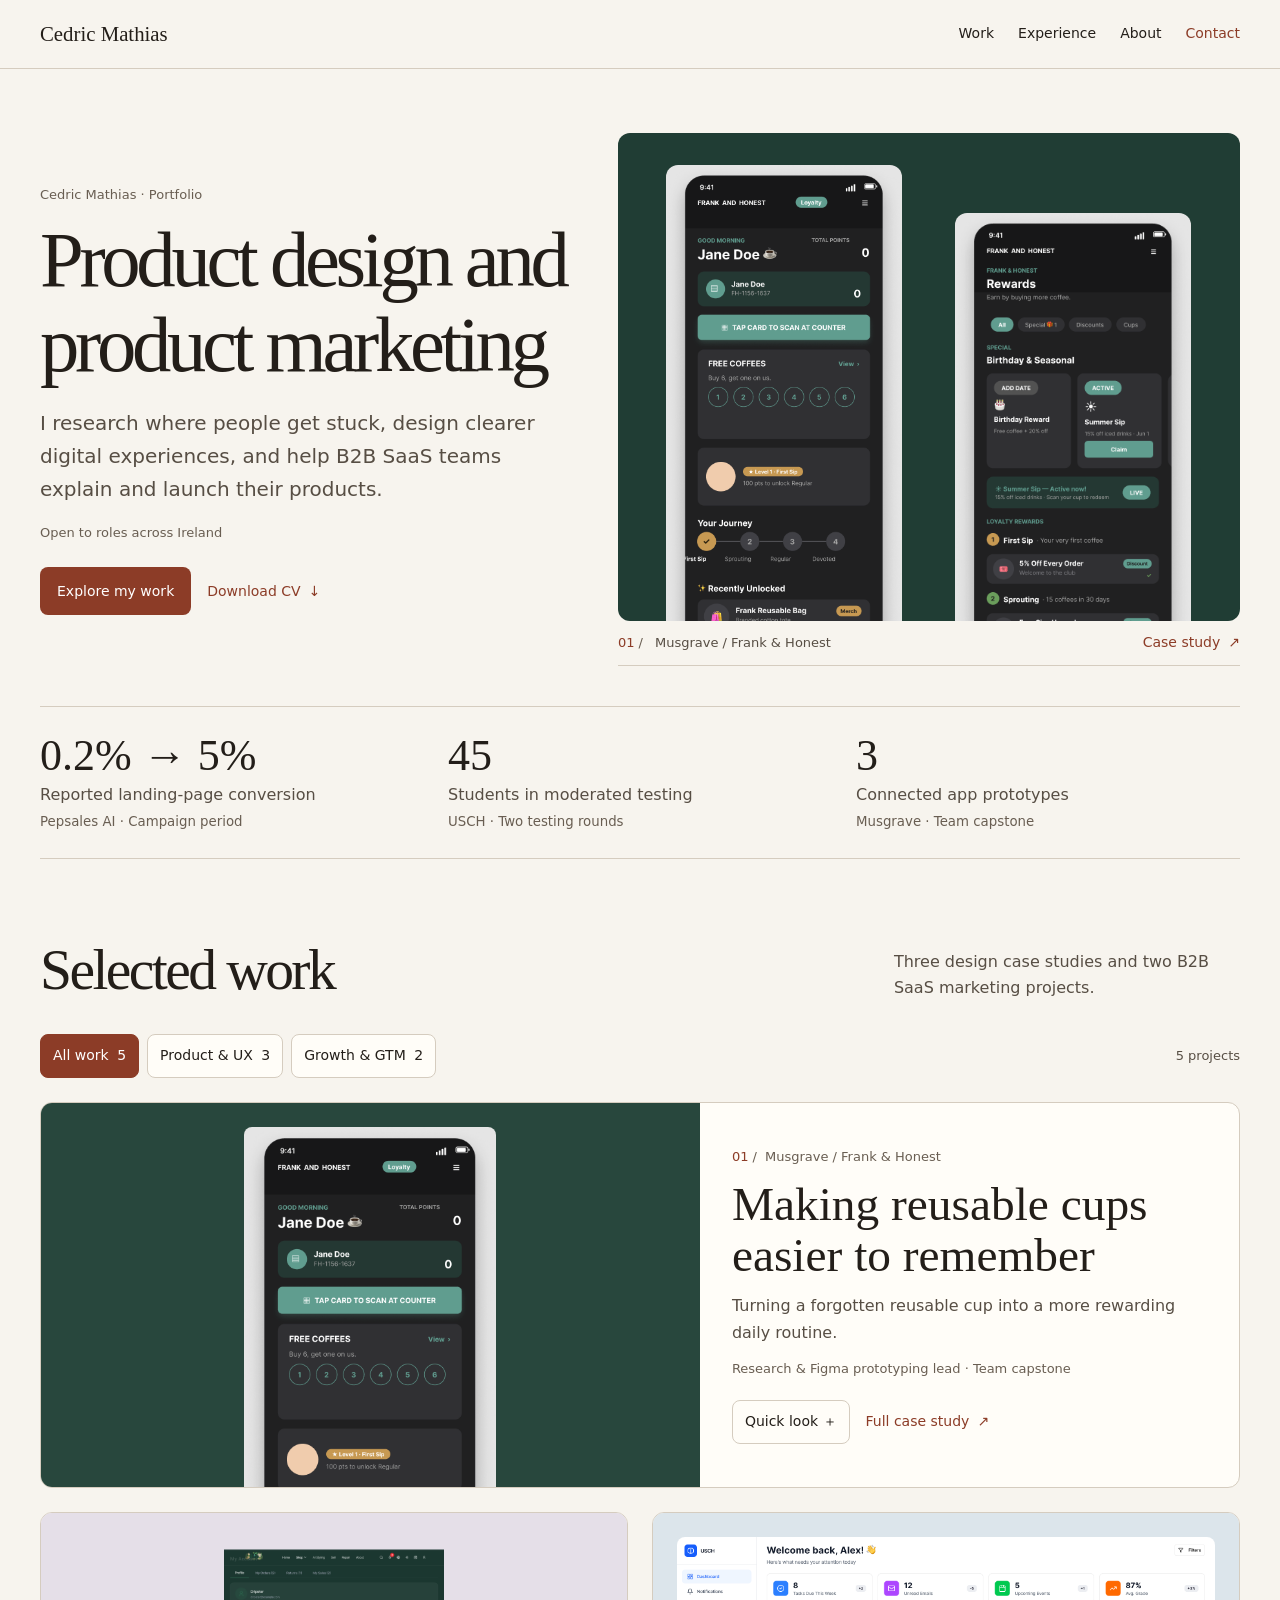
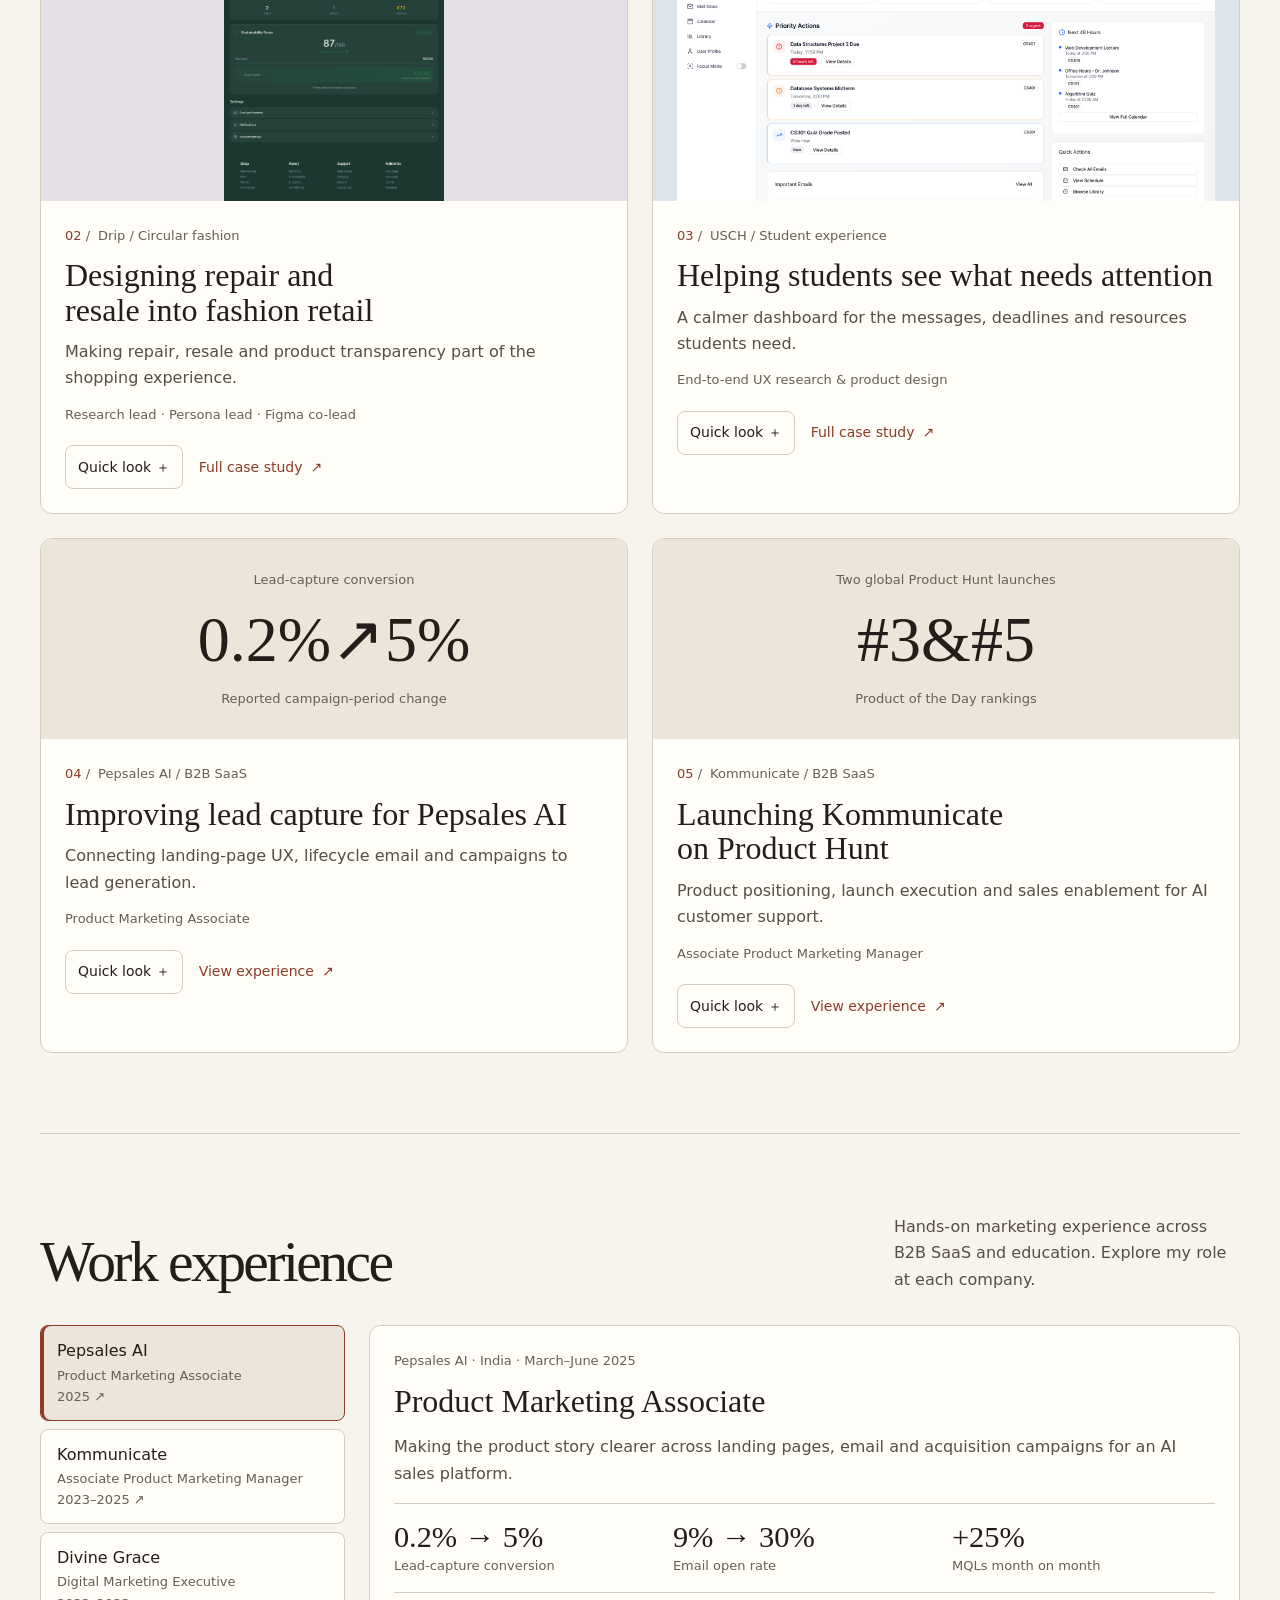
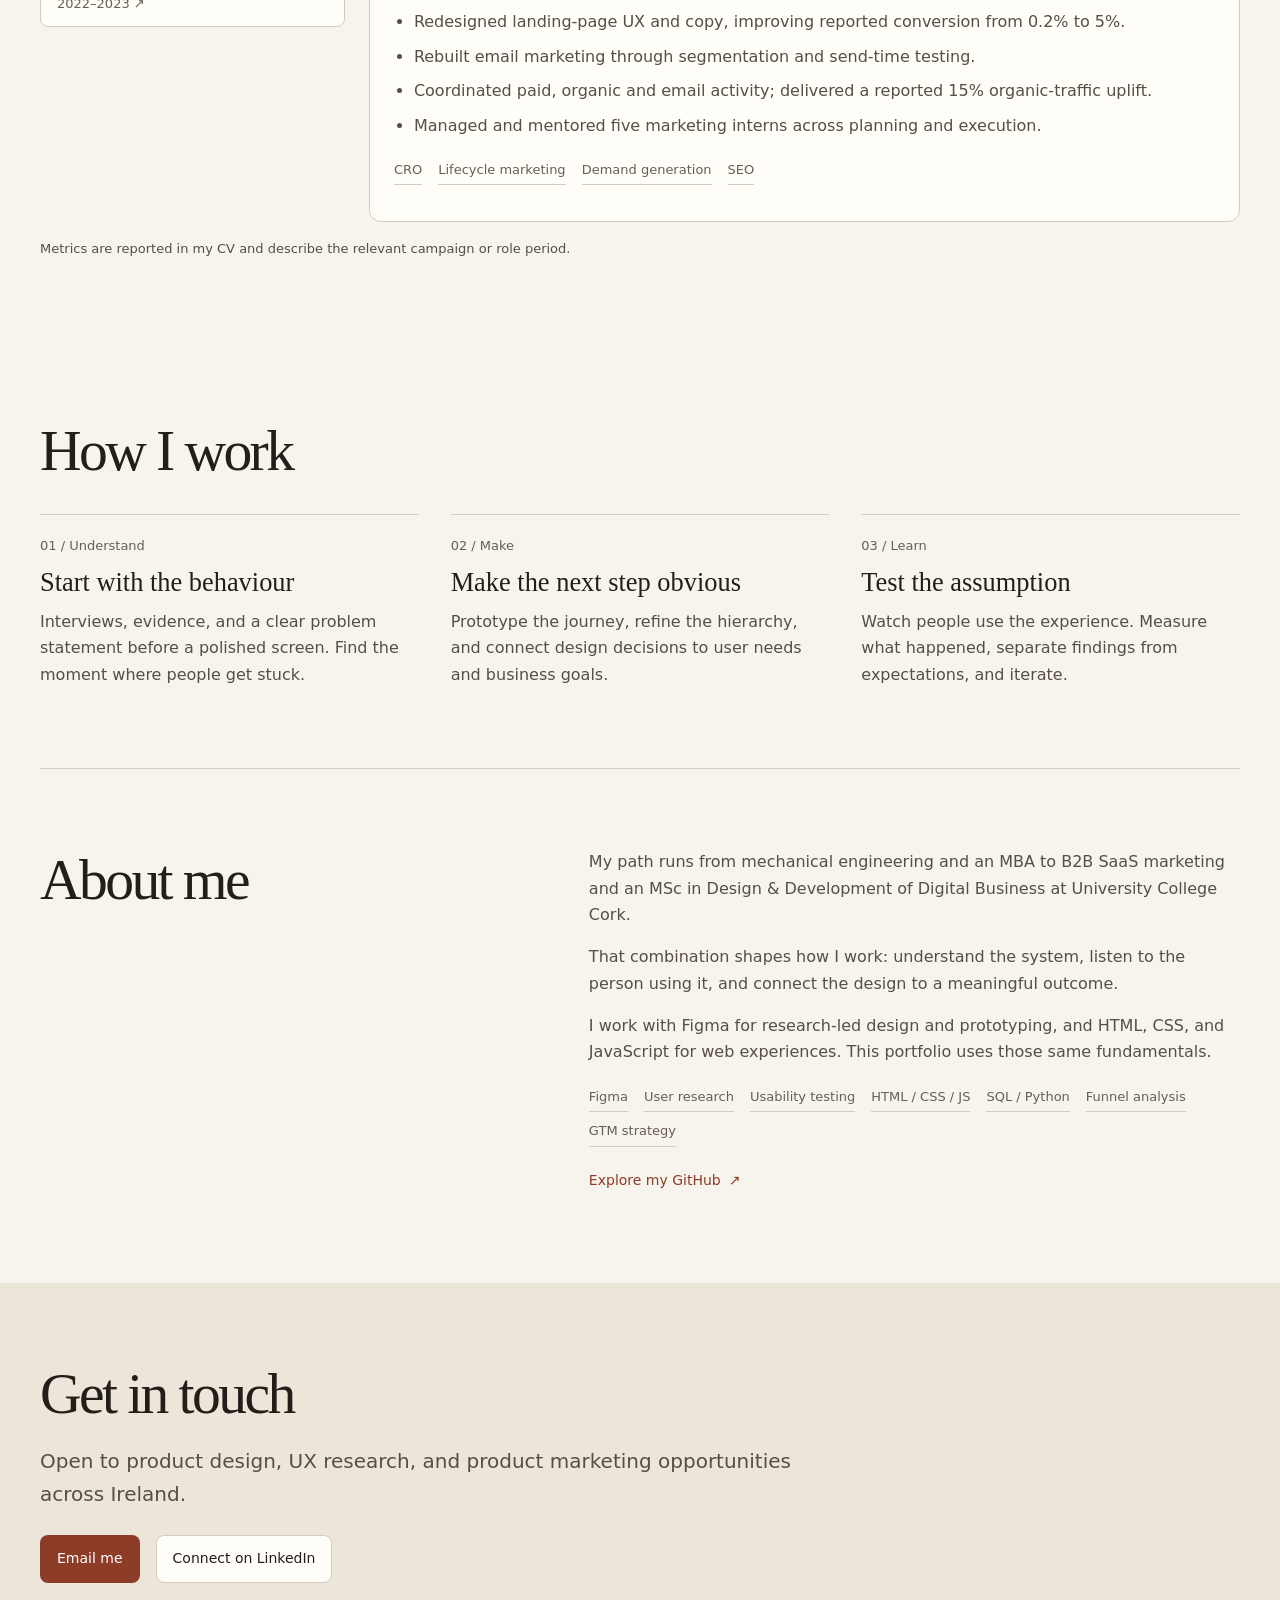
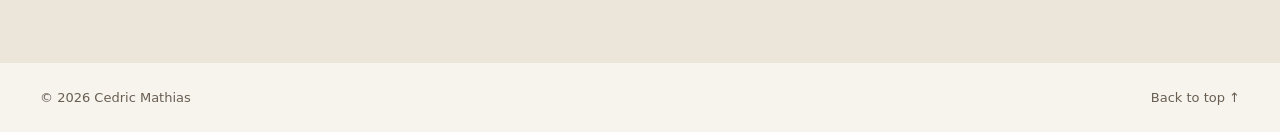
==== index.html @ 1164833d "Redesign portfolio as an editorial casebook" ====
<!doctype html>
<html lang="en">
<head>
  <meta charset="utf-8">
  <meta name="viewport" content="width=device-width,initial-scale=1">
  <meta name="theme-color" content="#f7f4ee">
  <title>Cedric Mathias | Product Design & Growth</title>
  <meta name="description" content="Product design informed by research. Growth grounded in real behaviour. Explore Cedric Mathias’s work across Musgrave, Drip, student experience and B2B SaaS.">
  <link rel="canonical" href="https://cedricmathias1.github.io/">
  <meta property="og:title" content="Cedric Mathias | Product design &amp; product marketing">
  <meta property="og:description" content="Selected work in product design, user research and B2B SaaS growth.">
  <meta property="og:type" content="website">
  <meta property="og:url" content="https://cedricmathias1.github.io/">
  <meta property="og:image" content="https://cedricmathias1.github.io/images/USCH_Dashboard.png">
  <meta name="twitter:card" content="summary_large_image">
  <link rel="icon" href="data:image/svg+xml,%3Csvg xmlns='http://www.w3.org/2000/svg' viewBox='0 0 64 64'%3E%3Crect width='64' height='64' rx='16' fill='%2308090b'/%3E%3Ctext x='32' y='43' text-anchor='middle' font-family='Arial' font-size='32' fill='white'%3EC%3C/text%3E%3C/svg%3E">
  <link rel="stylesheet" href="styles.css?v=casebook">
  <link rel="stylesheet" href="explore.css?v=casebook">
  <script src="project-data.js?v=casebook" defer></script>
  <script src="explore.js?v=casebook" defer></script>
</head>
<body>
<a class="skip" href="#main">Skip to content</a>
<header class="nav-shell"><nav class="nav" aria-label="Main navigation">
  <a class="brand" href="./" aria-label="Cedric Mathias home">Cedric Mathias</a>
  <div class="nav-links"><a href="#work">Work</a><a class="experience-link" href="#experience">Experience</a><a class="about-link" href="#about">About</a><a class="contact-link" href="#contact">Contact</a></div>
</nav></header>
<main id="main">
  <section class="hero" aria-labelledby="hero-title">
    <div class="wrap hero-grid">
      <div class="hero-copy">
        <p class="eyebrow">Cedric Mathias · Portfolio</p>
        <h1 id="hero-title">Product design and product marketing</h1>
        <p class="lede">I research where people get stuck, design clearer digital experiences, and help B2B SaaS teams explain and launch their products.</p>
        <p class="availability">Open to roles across Ireland</p>
        <div class="actions"><a class="button" href="#work">Explore my work</a><a class="text-link" href="Cedric-Mathias-CV.pdf" download>Download CV <span aria-hidden="true">↓</span></a></div>
      </div>
      <figure class="hero-feature">
        <a href="musgrave.html" class="hero-visual" aria-label="Read the Musgrave reusable-cup case study">
          <img src="images/musgrave-home.png" alt="Frank &amp; Honest loyalty prototype showing a barcode, cup journey, and rewards" fetchpriority="high">
          <img src="images/musgrave-rewards.png" alt="" aria-hidden="true">
        </a>
        <figcaption><span class="folio">01</span><span>Musgrave / Frank &amp; Honest</span><a class="text-link" href="musgrave.html">Case study <span aria-hidden="true">↗</span></a></figcaption>
      </figure>
    </div>
  </section>
  <div class="wrap proof" aria-label="Selected evidence">
    <div><strong>0.2% → 5%</strong><p>Reported landing-page conversion</p><small>Pepsales AI · Campaign period</small></div>
    <div><strong>45</strong><p>Students in moderated testing</p><small>USCH · Two testing rounds</small></div>
    <div><strong>3</strong><p>Connected app prototypes</p><small>Musgrave · Team capstone</small></div>
  </div>
  <section class="section wrap work-explorer" id="work" aria-labelledby="work-title">
    <div class="explorer-heading"><h2 id="work-title">Selected work</h2><p>Three design case studies and two B2B SaaS marketing projects.</p></div>
    <div class="filter-row" hidden><div class="filter-buttons" role="group" aria-label="Filter projects"><button type="button" data-filter="all" aria-pressed="true">All work <span>5</span></button><button type="button" data-filter="design" aria-pressed="false">Product & UX <span>3</span></button><button type="button" data-filter="growth" aria-pressed="false">Growth & GTM <span>2</span></button></div><p id="project-count" role="status" aria-live="polite">5 projects</p></div>
    <div class="work-grid"><article class="work-card card-featured" data-category="design" data-project="musgrave">
      <div class="card-art art-musgrave"><img src="images/musgrave-home.png" alt="Home dashboard with loyalty barcode, cup journey and coffee reminders" loading="lazy" decoding="async"></div><div class="card-copy"><p class="eyebrow"><span class="folio">01</span>Musgrave / Frank &amp; Honest</p><h3>Making reusable cups easier to remember</h3><p class="card-summary">Turning a forgotten reusable cup into a more rewarding daily routine.</p><p class="card-role">Research &amp; Figma prototyping lead · Team capstone</p><div class="card-actions"><button class="quick-button" data-quick="musgrave" hidden>Quick look <span aria-hidden="true">＋</span><span class="sr-only">: Musgrave / Frank &amp; Honest</span></button><a class="text-link" href="musgrave.html">Full case study <span aria-hidden="true">↗</span></a></div></div></article><article class="work-card " data-category="design" data-project="drip">
      <div class="card-art art-drip"><img src="images/drip-profile.png" alt="Sustainability profile with progress, Eco Points and store credit" loading="lazy" decoding="async"></div><div class="card-copy"><p class="eyebrow"><span class="folio">02</span>Drip / Circular fashion</p><h3>Designing repair and resale into fashion retail</h3><p class="card-summary">Making repair, resale and product transparency part of the shopping experience.</p><p class="card-role">Research lead · Persona lead · Figma co-lead</p><div class="card-actions"><button class="quick-button" data-quick="drip" hidden>Quick look <span aria-hidden="true">＋</span><span class="sr-only">: Drip / Circular fashion</span></button><a class="text-link" href="drip.html">Full case study <span aria-hidden="true">↗</span></a></div></div></article><article class="work-card " data-category="design" data-project="usch">
      <div class="card-art art-usch"><img src="images/USCH_Dashboard.png" alt="Unified dashboard with priority actions, events and messages" loading="lazy" decoding="async"></div><div class="card-copy"><p class="eyebrow"><span class="folio">03</span>USCH / Student experience</p><h3>Helping students see what needs attention</h3><p class="card-summary">A calmer dashboard for the messages, deadlines and resources students need.</p><p class="card-role">End-to-end UX research &amp; product design</p><div class="card-actions"><button class="quick-button" data-quick="usch" hidden>Quick look <span aria-hidden="true">＋</span><span class="sr-only">: USCH / Student experience</span></button><a class="text-link" href="usch.html">Full case study <span aria-hidden="true">↗</span></a></div></div></article><article class="work-card " data-category="growth" data-project="pepsales">
      <div class="card-art art-pepsales"><span class="art-kicker">Lead-capture conversion</span><div class="art-conversion"><span>0.2%</span><i aria-hidden="true">↗</i><strong>5%</strong></div><span class="art-caption">Reported campaign-period change</span></div><div class="card-copy"><p class="eyebrow"><span class="folio">04</span>Pepsales AI / B2B SaaS</p><h3>Improving lead capture for Pepsales AI</h3><p class="card-summary">Connecting landing-page UX, lifecycle email and campaigns to lead generation.</p><p class="card-role">Product Marketing Associate</p><div class="card-actions"><button class="quick-button" data-quick="pepsales" hidden>Quick look <span aria-hidden="true">＋</span><span class="sr-only">: Pepsales AI / B2B SaaS</span></button><a class="text-link" href="#experience">View experience <span aria-hidden="true">↗</span></a></div></div></article><article class="work-card " data-category="growth" data-project="kommunicate">
      <div class="card-art art-kommunicate"><span class="art-kicker">Two global Product Hunt launches</span><div class="launch-ranks"><strong>#3</strong><span>&</span><strong>#5</strong></div><span class="art-caption">Product of the Day rankings</span></div><div class="card-copy"><p class="eyebrow"><span class="folio">05</span>Kommunicate / B2B SaaS</p><h3>Launching Kommunicate on Product Hunt</h3><p class="card-summary">Product positioning, launch execution and sales enablement for AI customer support.</p><p class="card-role">Associate Product Marketing Manager</p><div class="card-actions"><button class="quick-button" data-quick="kommunicate" hidden>Quick look <span aria-hidden="true">＋</span><span class="sr-only">: Kommunicate / B2B SaaS</span></button><a class="text-link" href="#experience">View experience <span aria-hidden="true">↗</span></a></div></div></article></div>
  </section>
  <section class="section wrap experience" id="experience" aria-labelledby="experience-title">
    <div class="explorer-heading"><div><h2 id="experience-title">Work experience</h2></div><p>Hands-on marketing experience across B2B SaaS and education. Explore my role at each company.</p></div>
    <div class="experience-layout"><div class="company-list" role="tablist" aria-label="Work experience" aria-orientation="vertical" hidden>
      <button id="tab-pepsales" type="button" role="tab" aria-selected="true" aria-controls="job-pepsales" tabindex="0"><span>Pepsales AI</span><small>Product Marketing Associate</small><span class="company-period">2025 <i aria-hidden="true">↗</i></span></button>
      <button id="tab-kommunicate" type="button" role="tab" aria-selected="false" aria-controls="job-kommunicate" tabindex="-1"><span>Kommunicate</span><small>Associate Product Marketing Manager</small><span class="company-period">2023–2025 <i aria-hidden="true">↗</i></span></button>
      <button id="tab-divine" type="button" role="tab" aria-selected="false" aria-controls="job-divine" tabindex="-1"><span>Divine Grace</span><small>Digital Marketing Executive</small><span class="company-period">2022–2023 <i aria-hidden="true">↗</i></span></button>
    </div><div class="job-panels">
      <article class="job-panel" id="job-pepsales"><p class="eyebrow">Pepsales AI · India · March–June 2025</p><h3>Product Marketing Associate</h3><p class="job-intro">Making the product story clearer across landing pages, email and acquisition campaigns for an AI sales platform.</p><div class="job-metrics"><div><strong>0.2% → 5%</strong><span>Lead-capture conversion</span></div><div><strong>9% → 30%</strong><span>Email open rate</span></div><div><strong>+25%</strong><span>MQLs month on month</span></div></div><ul><li>Redesigned landing-page UX and copy, improving reported conversion from 0.2% to 5%.</li><li>Rebuilt email marketing through segmentation and send-time testing.</li><li>Coordinated paid, organic and email activity; delivered a reported 15% organic-traffic uplift.</li><li>Managed and mentored five marketing interns across planning and execution.</li></ul><div class="skill-pills"><span>CRO</span><span>Lifecycle marketing</span><span>Demand generation</span><span>SEO</span></div></article>
      <article class="job-panel" id="job-kommunicate"><p class="eyebrow">Kommunicate · India · August 2023–February 2025</p><h3>Associate Product Marketing Manager</h3><p class="job-intro">Connecting an AI customer-support product with the buyers, communities and sales conversations that drive adoption.</p><div class="job-metrics"><div><strong>#3 / #5</strong><span>Global Product Hunt rankings</span></div><div><strong>+20%</strong><span>New user acquisition</span></div><div><strong>+10%</strong><span>Sales close rates</span></div></div><ul><li>Led two Product Hunt launches and worked on GTM strategy for EU and global markets.</li><li>Built collateral, battlecards and competitive positioning to support Sales.</li><li>Delivered integrated campaigns associated with a reported 15% improvement in lead conversion.</li><li>Used NPS feedback to refine messaging and retention programmes, with a reported 25% improvement in customer satisfaction scores.</li></ul><div class="skill-pills"><span>Product launches</span><span>Positioning</span><span>Sales enablement</span><span>Customer insights</span></div></article>
      <article class="job-panel" id="job-divine"><p class="eyebrow">Divine Grace Institution of Health Sciences · India · November 2022–July 2023</p><h3>Digital Marketing Executive</h3><p class="job-intro">Helping an education institution reach prospective students through useful content, search visibility and enrolment campaigns.</p><ul><li>Managed social media and digital marketing channels.</li><li>Planned and executed enrolment campaigns focused on enquiry generation and cost per lead.</li><li>Optimised website content and technical SEO to improve organic search visibility.</li><li>Restructured paid-media activity with a focus on return on ad spend.</li></ul><div class="skill-pills"><span>Social media</span><span>Content marketing</span><span>Paid campaigns</span><span>Website optimisation</span></div></article>
    </div></div><p class="experience-note">Metrics are reported in my CV and describe the relevant campaign or role period.</p>
  </section>
  <section class="section wrap" aria-labelledby="approach-title"><h2 id="approach-title">How I work</h2><div class="approach">
    <article><p class="eyebrow">01 / Understand</p><h3>Start with the behaviour</h3><p>Interviews, evidence, and a clear problem statement before a polished screen. Find the moment where people get stuck.</p></article>
    <article><p class="eyebrow">02 / Make</p><h3>Make the next step obvious</h3><p>Prototype the journey, refine the hierarchy, and connect design decisions to user needs and business goals.</p></article>
    <article><p class="eyebrow">03 / Learn</p><h3>Test the assumption</h3><p>Watch people use the experience. Measure what happened, separate findings from expectations, and iterate.</p></article>
  </div></section>
  <section class="section wrap about" id="about" aria-labelledby="about-title"><div><h2 id="about-title">About me</h2></div><div><p>My path runs from mechanical engineering and an MBA to B2B SaaS marketing and an MSc in Design & Development of Digital Business at University College Cork.</p><p>That combination shapes how I work: understand the system, listen to the person using it, and connect the design to a meaningful outcome.</p><p>I work with Figma for research-led design and prototyping, and HTML, CSS, and JavaScript for web experiences. This portfolio uses those same fundamentals.</p><div class="stack" aria-label="Tools and methods"><span>Figma</span><span>User research</span><span>Usability testing</span><span>HTML / CSS / JS</span><span>SQL / Python</span><span>Funnel analysis</span><span>GTM strategy</span></div><a class="text-link" href="https://github.com/Cedricmathias1">Explore my GitHub <span aria-hidden="true">↗</span></a></div></section>
  <section class="section contact" id="contact" aria-labelledby="contact-title"><div class="wrap"><h2 id="contact-title">Get in touch</h2><p class="lede">Open to product design, UX research, and product marketing opportunities across Ireland.</p><div class="actions"><a class="button" href="mailto:mathiascedric3@gmail.com">Email me</a><a class="button secondary" href="https://www.linkedin.com/in/cedric-mathias/">Connect on LinkedIn</a></div></div></section>
</main>
<footer class="wrap footer"><span>© 2026 Cedric Mathias</span><a href="#main">Back to top ↑</a></footer>
<dialog id="project-dialog" aria-labelledby="dialog-title"><div class="dialog-toolbar"><span id="dialog-position" class="eyebrow"></span><button type="button" class="icon-button" id="close-project" aria-label="Close project">✕</button></div><div class="dialog-content"><div class="dialog-gallery"><figure id="screen-figure"><img id="project-screen" alt=""><figcaption id="screen-caption"></figcaption></figure><div id="metric-art" class="metric-art"></div><div class="gallery-controls" id="gallery-controls"><button type="button" class="icon-button" id="previous-screen" aria-label="Previous project screen">←</button><span id="screen-position" aria-live="polite"></span><button type="button" class="icon-button" id="next-screen" aria-label="Next project screen">→</button></div></div><div class="dialog-story"><p class="eyebrow" id="dialog-client"></p><h2 id="dialog-title"></h2><p class="dialog-role" id="dialog-role"></p><div class="story-chapters"><section><h3>The challenge</h3><p id="dialog-challenge"></p></section><section><h3>My contribution</h3><ul id="dialog-contributions"></ul></section><section><h3>Evidence & outcomes</h3><div class="dialog-metrics" id="dialog-metrics"></div><p class="fine-print" id="dialog-note"></p></section></div><a class="button" id="dialog-link">Read full case study ↗</a></div></div><div class="dialog-footer"><span id="dialog-status"></span><button type="button" class="text-link" id="next-project">Next project →</button></div></dialog>
</body>
</html>
---- styles.css ----
/* Design pass informed by Unslop by Damir Sokolovsky (heydamir.design/unslop). */
:root {
  color-scheme: light;
  --paper: #f7f4ee;
  --surface: #fffdf8;
  --board: #ece6da;
  --ink: #231e19;
  --secondary: #574e44;
  --muted: #695e52;
  --line: #d5ccbf;
  --accent: #8c3c27;
  --ease: cubic-bezier(.22, 1, .36, 1);
  --sans: system-ui, sans-serif;
  --serif: Georgia, "Times New Roman", serif;
  --radius: 8px;
}
* { box-sizing: border-box; }
html { scroll-padding-top: 24px; }
body { margin: 0; background: var(--paper); color: var(--ink); font: 400 16px/1.65 var(--sans); }
[hidden] { display: none !important; }
a { color: inherit; text-decoration: none; }
button { font: inherit; }
img { display: block; max-width: 100%; height: auto; }
h1, h2, h3, p, figure { margin: 0; }
h1, h2, h3 { font: 400 2rem/1.08 var(--serif); text-wrap: balance; }
h1 { font-size: clamp(2.75rem, 6.15vw, 5.5rem); letter-spacing: -.055em; }
h2 { font-size: clamp(2.25rem, 4.5vw, 4rem); letter-spacing: -.045em; }
p { color: var(--secondary); }
:focus-visible { outline: 2px solid var(--accent); outline-offset: 4px; }
::selection { background: var(--accent); color: white; }
.wrap, .nav { width: min(1200px, calc(100% - 64px)); margin-inline: auto; }
.section { padding-block: 80px; }
.eyebrow, .availability, .caption, .fine-print { font-size: .8125rem; color: var(--muted); }
.eyebrow { margin-bottom: 12px; }
.folio { display: inline-block; margin-right: 8px; color: var(--accent); font-variant-numeric: tabular-nums; }
.folio::after { content: " /"; color: var(--muted); }
.lede { margin-top: 20px; max-width: 60ch; font-size: clamp(1.05rem, 1.6vw, 1.25rem); }
.skip { position: fixed; z-index: 3; top: 8px; left: 8px; padding: 12px; background: var(--surface); transform: translateY(-150%); }
.skip:focus { transform: none; }
.nav-shell { border-bottom: 1px solid var(--line); }
.nav, .nav-links { display: flex; align-items: center; justify-content: space-between; gap: 24px; }
.nav { min-height: 68px; }
.brand { font: 400 1.3rem/1.2 var(--serif); }
.nav-links a, .text-link { display: inline-flex; align-items: center; gap: 8px; min-height: 44px; font-size: .875rem; }
.nav-links a:hover, .text-link:hover, .footer a:hover { text-decoration: underline; text-underline-offset: 4px; }
.text-link, .contact-link { color: var(--accent); }
.actions { display: flex; align-items: center; flex-wrap: wrap; gap: 16px; margin-top: 24px; }
.button { display: inline-flex; justify-content: center; align-items: center; gap: 8px; min-height: 48px; padding: 8px 16px; border: 1px solid transparent; border-radius: var(--radius); background: var(--accent); color: white; font-size: .875rem; }
.button:hover { background: #71301f; }
.button.secondary { color: var(--ink); background: var(--surface); border-color: var(--line); }
.button.secondary:hover { background: var(--board); }
.approach { display: grid; grid-template-columns: repeat(3, minmax(0, 1fr)); gap: 32px; margin-top: 32px; }
.approach article { padding-top: 20px; border-top: 1px solid var(--line); }
.approach h3 { margin-bottom: 12px; font-size: 1.65rem; }
.about { display: grid; grid-template-columns: 1fr 1.3fr; gap: 48px; border-top: 1px solid var(--line); }
.about p + p { margin-top: 16px; }
.stack, .skill-pills { display: flex; flex-wrap: wrap; gap: 8px 16px; margin-block: 20px 12px; font-size: .8125rem; color: var(--muted); }
.stack span, .skill-pills span { border-bottom: 1px solid var(--line); padding-bottom: 4px; }
.contact { background: var(--board); }
.footer { display: flex; justify-content: space-between; flex-wrap: wrap; gap: 16px; padding-block: 24px; color: var(--muted); font-size: .8125rem; }
@media (max-width: 720px) {
  .wrap, .nav { width: calc(100% - 40px); }
  .section { padding-block: 56px; }
  .about, .approach { grid-template-columns: 1fr; gap: 24px; }
}
@media (max-width: 520px) {
  .nav { align-items: flex-start; flex-direction: column; gap: 0; padding-top: 12px; }
  .nav-links { justify-content: flex-start; flex-wrap: wrap; gap: 0 16px; }
}
@media print {
  .nav-shell, .skip, .actions { display: none; }
  body { background: white; color: black; }
  .section { padding-block: 24px; }
}
---- explore.css ----
.hero { padding-block: 64px 40px; }
.hero-grid { display: grid; grid-template-columns: .92fr 1.08fr; align-items: center; gap: 48px; }
.hero h1 { text-wrap: initial; }
.hero .availability { margin-top: 16px; }
.hero-feature { min-width: 0; }
.hero-visual { display: grid; grid-template-columns: repeat(2, minmax(0, 1fr)); align-items: end; justify-items: center; gap: 20px; padding: 32px 32px 0; height: clamp(320px, 39vw, 488px); overflow: hidden; background: #203d34; border-radius: 12px; }
.hero-visual img { width: 100%; max-width: 236px; align-self: start; border-radius: 12px; }
.hero-visual img + img { margin-top: 48px; }
.hero-feature figcaption { display: flex; align-items: center; flex-wrap: wrap; gap: 4px; color: var(--secondary); font-size: .8125rem; border-bottom: 1px solid var(--line); }
.hero-feature figcaption a { margin-left: auto; }
.proof { display: grid; grid-template-columns: repeat(3, minmax(0, 1fr)); gap: 24px; padding-block: 24px; border-block: 1px solid var(--line); }
.proof strong, .job-metrics strong, .dialog-metrics strong, .metric-art strong, .art-conversion, .launch-ranks { display: block; color: var(--ink); font: 400 clamp(1.5rem, 3.5vw, 2.75rem)/1.15 var(--serif); font-variant-numeric: tabular-nums; }
.proof small { color: var(--muted); }
.explorer-heading { display: flex; align-items: end; justify-content: space-between; gap: 24px; margin-bottom: 32px; }
.explorer-heading > p { max-width: 34ch; }
.filter-row { display: flex; align-items: center; justify-content: space-between; gap: 12px; margin-bottom: 24px; }
.filter-buttons, .card-actions { display: flex; flex-wrap: wrap; gap: 8px; }
.filter-row p { font-size: .8125rem; }
.filter-buttons button, .quick-button, .icon-button { min-height: 44px; padding: 8px 12px; background: var(--surface); color: var(--ink); border: 1px solid var(--line); border-radius: var(--radius); cursor: pointer; font-size: .875rem; }
.filter-buttons button:hover, .quick-button:hover, .icon-button:hover { background: var(--board); }
.filter-buttons button[aria-pressed=true] { color: white; background: var(--accent); border-color: var(--accent); }
.filter-buttons button span { margin-left: 4px; font-variant-numeric: tabular-nums; }
.work-grid { display: grid; grid-template-columns: repeat(2, minmax(0, 1fr)); gap: 24px; }
.work-card { background: var(--surface); border: 1px solid var(--line); border-radius: 12px; }
.work-card.card-featured { grid-column: 1 / -1; display: grid; grid-template-columns: 1.1fr .9fr; }
.card-art { display: grid; justify-items: center; align-items: start; overflow: hidden; height: 288px; padding: 24px 24px 0; background: var(--board); border-radius: 11px 11px 0 0; }
.card-featured .card-art { height: 384px; border-radius: 11px 0 0 11px; }
.card-art img { width: min(220px, 100%); border-radius: 8px; }
.art-musgrave { background: #28473d; }
.art-musgrave img { width: min(252px, 100%); }
.art-drip { background: #e5dfe8; }
.art-usch { background: #dce5eb; align-items: center; padding-bottom: 24px; }
.art-usch img { width: 100%; }
.art-pepsales, .art-kommunicate { height: 200px; align-content: center; gap: 12px; padding: 24px; text-align: center; }
.art-conversion, .launch-ranks { font-size: clamp(2.25rem, 5vw, 4.25rem); }
.art-conversion strong, .launch-ranks strong { font-weight: 400; }
.art-conversion i, .company-period i { font-style: normal; }
.art-kicker, .art-caption, .card-role { font-size: .8125rem; color: var(--muted); }
.card-copy { padding: 24px; align-self: center; }
.card-featured .card-copy { padding: 32px; }
.card-featured h3 { font-size: clamp(2rem, 3.7vw, 3.5rem); }
.card-summary, .card-role { margin-top: 12px; }
.card-actions { align-items: center; gap: 8px 16px; margin-top: 20px; }
.sr-only { position: absolute; width: 1px; height: 1px; overflow: hidden; clip-path: inset(50%); white-space: nowrap; }
.experience { border-top: 1px solid var(--line); }
.experience-layout { display: grid; grid-template-columns: minmax(0, 1fr); gap: 24px; }
.experience-layout:has(.company-list:not([hidden])) { grid-template-columns: minmax(0, .35fr) minmax(0, 1fr); }
.company-list { display: grid; align-content: start; gap: 8px; }
.company-list button { min-height: 72px; padding: 12px 16px; text-align: left; color: var(--ink); border: 1px solid var(--line); border-radius: var(--radius); background: var(--surface); cursor: pointer; }
.company-list button[aria-selected=true] { border-color: var(--accent); box-shadow: inset 3px 0 var(--accent); background: var(--board); }
.company-list small, .company-period, .job-metrics span, .dialog-metrics span, .metric-art span { display: block; color: var(--muted); font-size: .8125rem; }
.job-panel { padding: 24px; background: var(--surface); border: 1px solid var(--line); border-radius: 12px; }
.job-panel + .job-panel { margin-top: 16px; }
.job-intro, .experience-note { margin-top: 16px; }
.experience-note { font-size: .8125rem; }
.job-panel ul, .story-chapters ul { padding-left: 20px; color: var(--secondary); }
.job-panel li + li, .story-chapters li + li { margin-top: 8px; }
.job-metrics, .dialog-metrics { display: grid; grid-template-columns: repeat(3, minmax(0, 1fr)); gap: 16px; padding-block: 16px; margin-top: 16px; border-block: 1px solid var(--line); }
.job-metrics strong, .dialog-metrics strong { font-size: clamp(1.25rem, 2.6vw, 1.9rem); }
#project-dialog { width: min(1000px, calc(100% - 32px)); max-height: calc(100dvh - 32px); padding: 0; border: 1px solid var(--line); border-radius: 12px; background: var(--surface); color: var(--ink); overscroll-behavior: contain; }
#project-dialog::backdrop { background: #231e19ad; }
.dialog-toolbar, .dialog-footer { display: flex; align-items: center; justify-content: space-between; gap: 16px; padding: 12px 20px; background: var(--surface); }
.dialog-toolbar { position: sticky; top: 0; z-index: 1; border-bottom: 1px solid var(--line); }
.dialog-toolbar .eyebrow { margin: 0; }
.dialog-footer { border-top: 1px solid var(--line); font-size: .8125rem; color: var(--muted); }
.dialog-footer button { border: 0; background: none; cursor: pointer; }
.icon-button { width: 44px; padding: 0; font-size: 1.1rem; }
.dialog-content { display: grid; grid-template-columns: minmax(0, .9fr) minmax(0, 1.1fr); }
.dialog-gallery { display: grid; align-content: start; justify-items: center; gap: 16px; padding: 24px; background: var(--board); text-align: center; }
.dialog-gallery img { max-height: 420px; width: auto; margin-inline: auto; object-fit: contain; border-radius: 8px; }
.dialog-gallery figcaption, .dialog-role { color: var(--muted); font-size: .8125rem; margin-top: 12px; }
.gallery-controls { display: flex; align-items: center; gap: 16px; }
.metric-art { display: grid; gap: 16px; }
.dialog-story { padding: 24px; }
.dialog-story h2 { font-size: clamp(1.8rem, 3vw, 2.75rem); }
.story-chapters section { margin-top: 20px; }
.story-chapters h3 { font-size: 1.3rem; margin-bottom: 8px; }
.story-chapters .fine-print { margin-top: 12px; }
.dialog-story > .button { margin-top: 20px; }
.modal-open { overflow: hidden; }
@media (prefers-reduced-motion: no-preference) {
  .filter-enter, #project-dialog[open] { animation: appear 180ms var(--ease); }
  .button, .quick-button, .icon-button { transition: background-color 160ms var(--ease); }
  @keyframes appear { from { opacity: .6; } to { opacity: 1; } }
}
@media (max-width: 800px) {
  .hero-grid { gap: 24px; }
  .hero-visual { height: 320px; padding: 24px 16px 0; gap: 12px; }
}
@media (max-width: 700px) {
  .hero { padding-block: 40px 24px; }
  .hero-grid, .work-grid, .work-card.card-featured, .experience-layout:has(.company-list:not([hidden])), .dialog-content { grid-template-columns: 1fr; }
  .hero-visual { height: clamp(280px, 70vw, 404px); }
  .card-featured .card-art { border-radius: 11px 11px 0 0; height: 304px; }
  .explorer-heading, .filter-row { align-items: start; flex-direction: column; }
  .dialog-gallery img { max-height: 260px; }
}
@media (max-width: 430px) {
  .proof, .job-metrics { grid-template-columns: 1fr; gap: 12px; }
  .proof > div + div { border-top: 1px solid var(--line); padding-top: 12px; }
}
@media (forced-colors: active) {
  .filter-buttons button[aria-pressed=true], .company-list button[aria-selected=true] { outline: 2px solid Highlight; outline-offset: -3px; }
}
@media print {
  .filter-row, .quick-button, .company-list, #project-dialog { display: none !important; }
  .work-card[hidden], .job-panel[hidden] { display: block !important; }
  .work-card, .job-panel { break-inside: avoid; }
}
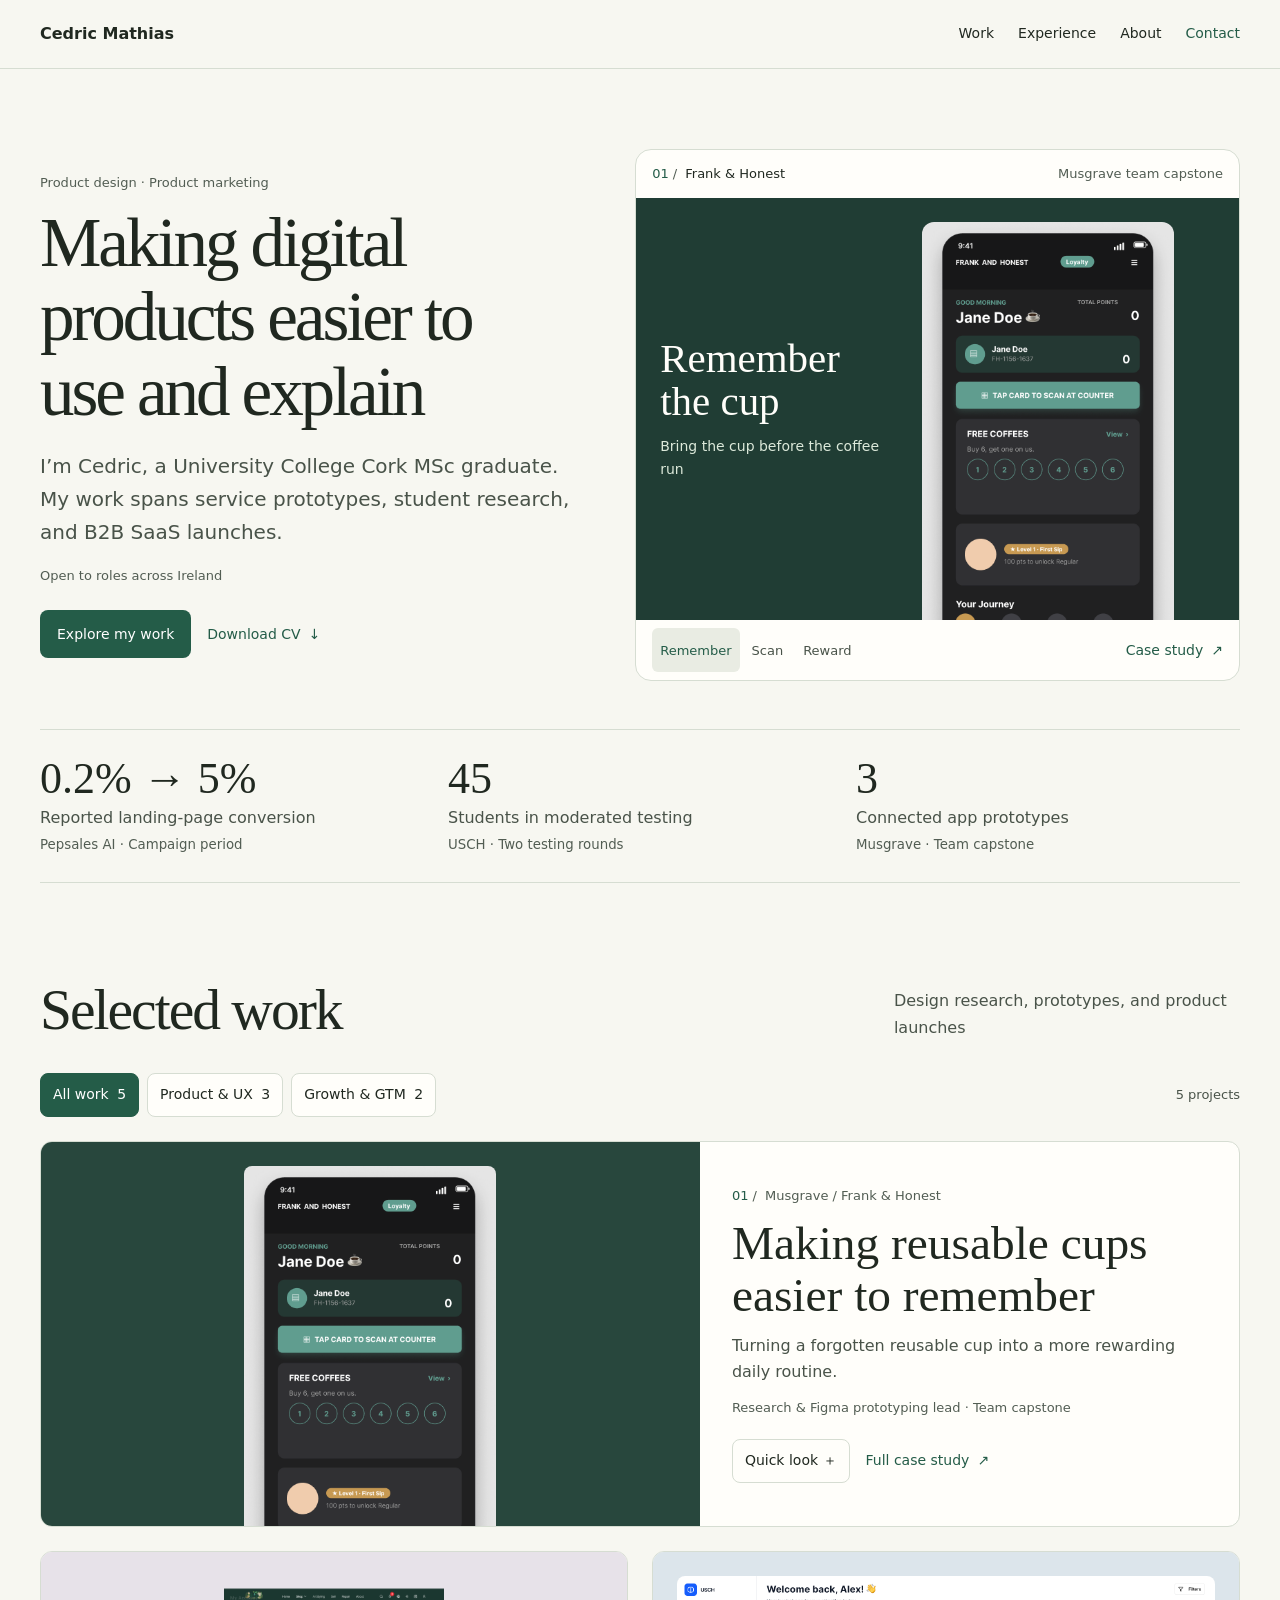
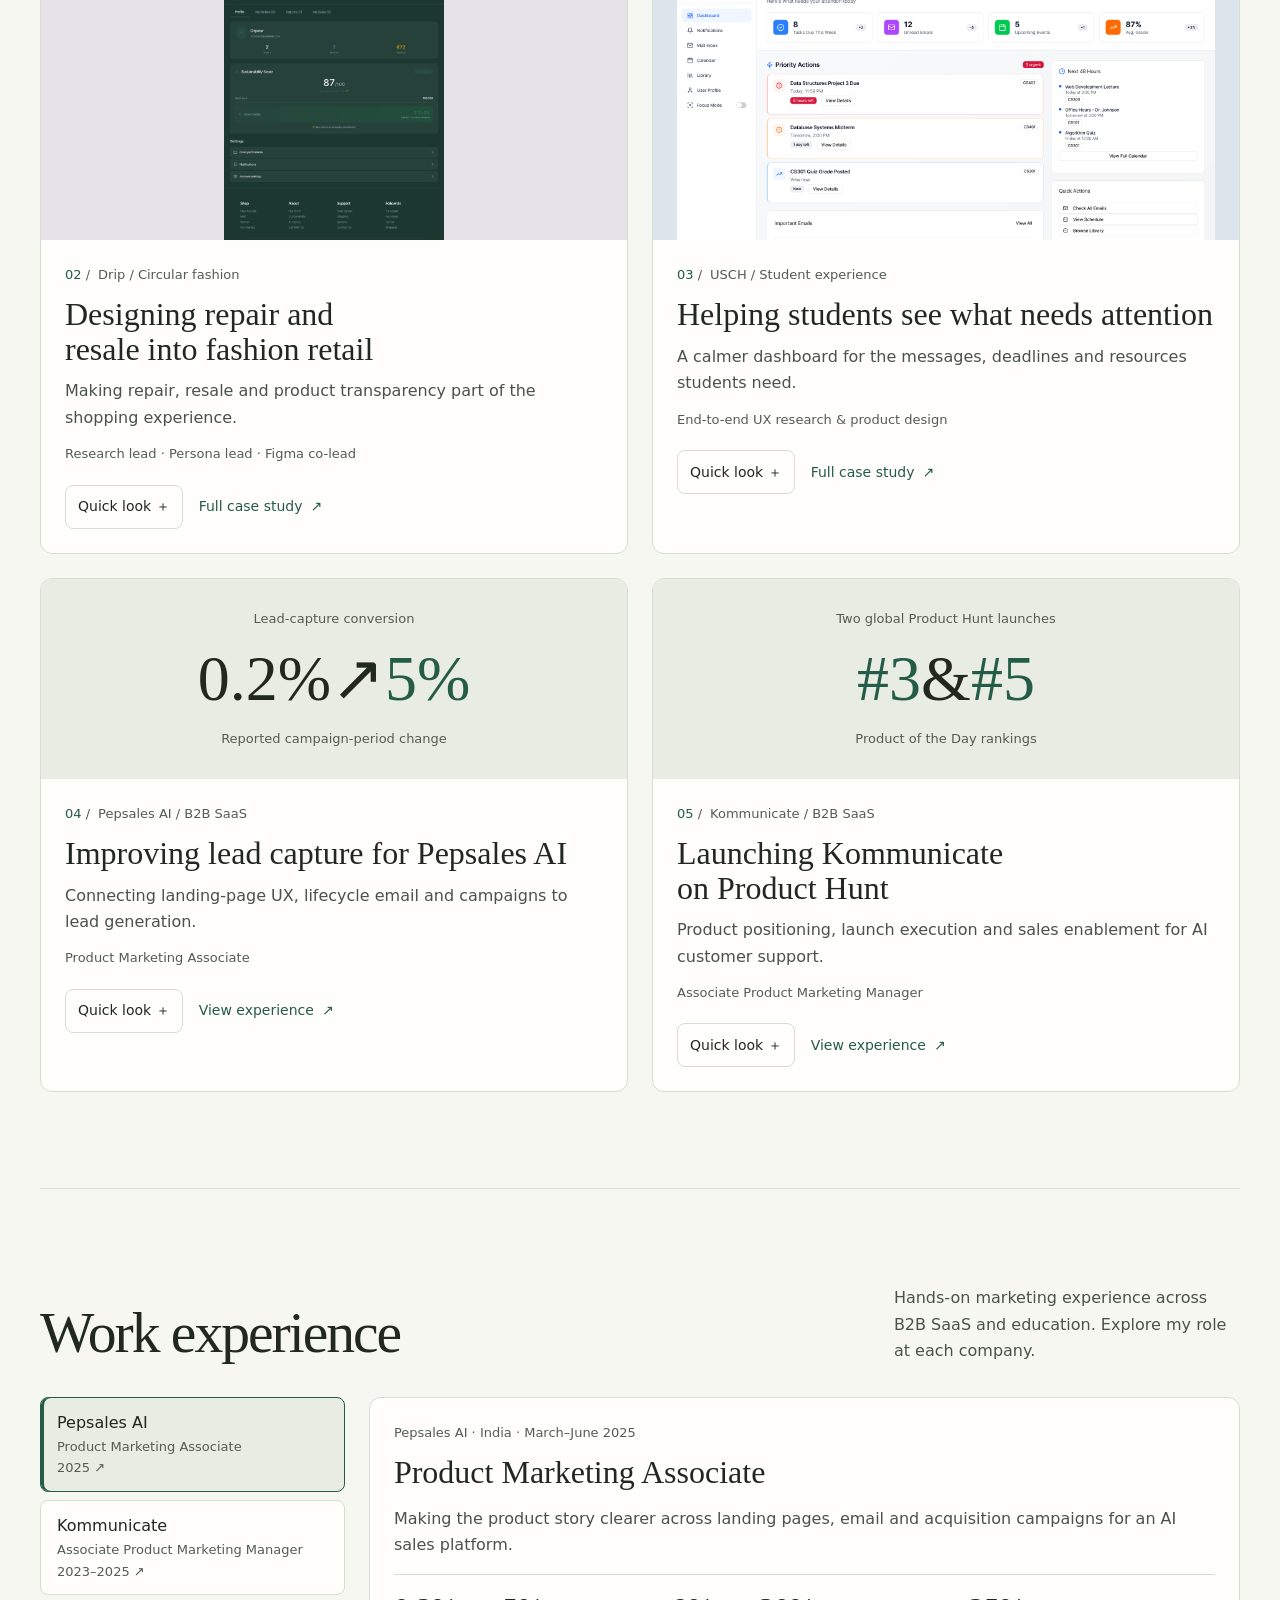
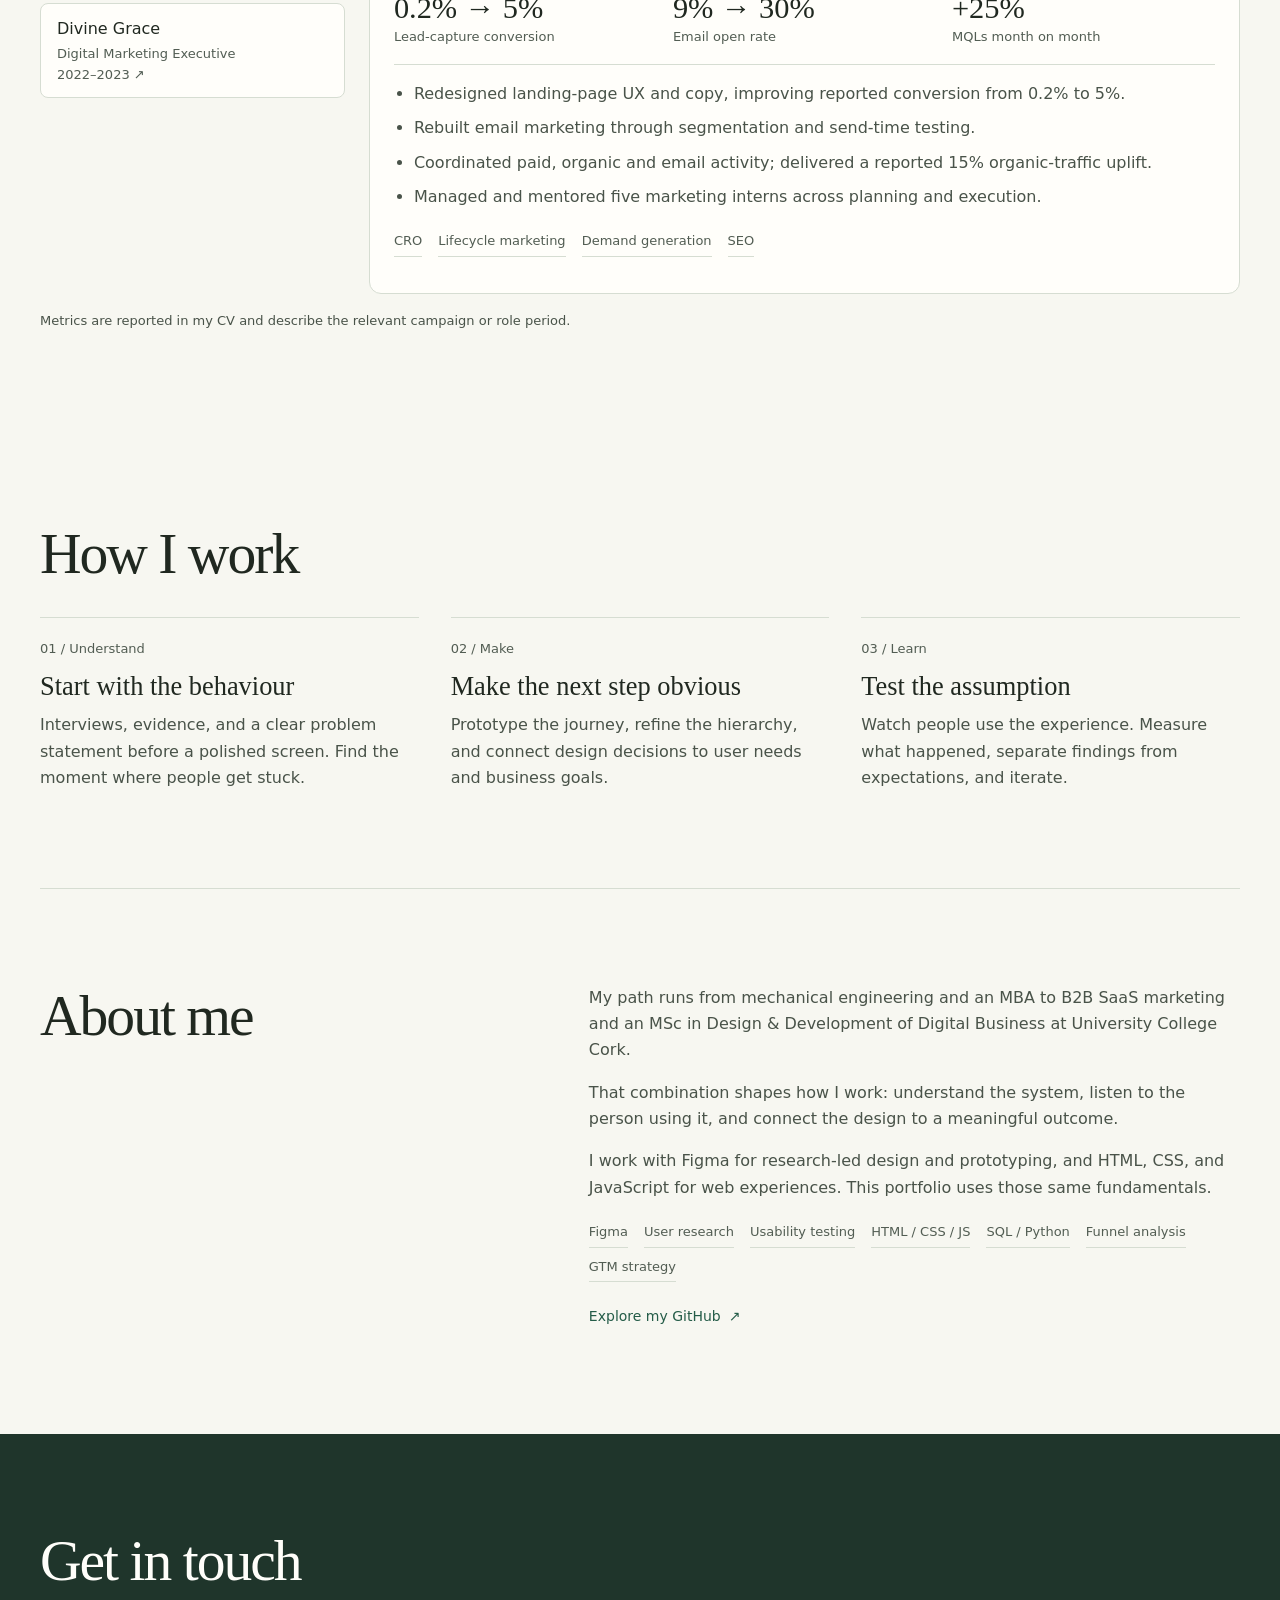
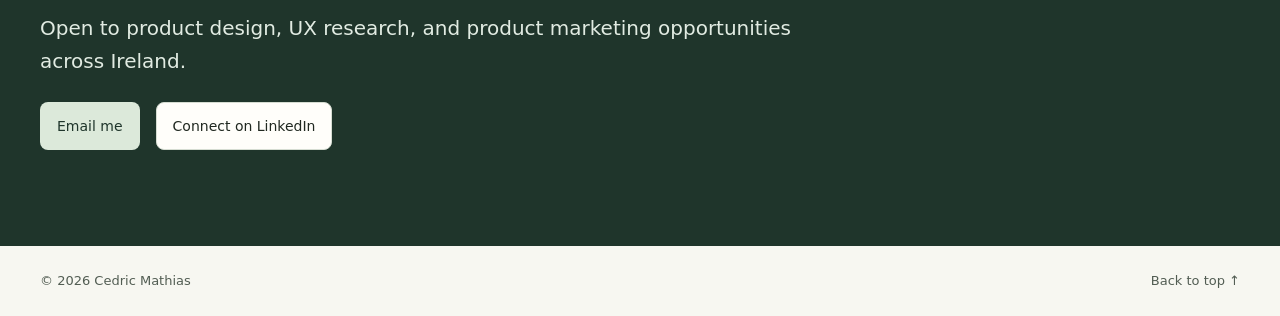
==== commit 53e7263b: "Redesign portfolio around interactive project evidence" ====
--- a/index.html
+++ b/index.html
@@ -3,7 +3,7 @@
 <head>
   <meta charset="utf-8">
   <meta name="viewport" content="width=device-width,initial-scale=1">
-  <meta name="theme-color" content="#f7f4ee">
+  <meta name="theme-color" content="#f7f7f1">
   <title>Cedric Mathias | Product Design & Growth</title>
   <meta name="description" content="Product design informed by research. Growth grounded in real behaviour. Explore Cedric Mathias’s work across Musgrave, Drip, student experience and B2B SaaS.">
   <link rel="canonical" href="https://cedricmathias1.github.io/">
@@ -14,10 +14,10 @@
   <meta property="og:image" content="https://cedricmathias1.github.io/images/USCH_Dashboard.png">
   <meta name="twitter:card" content="summary_large_image">
   <link rel="icon" href="data:image/svg+xml,%3Csvg xmlns='http://www.w3.org/2000/svg' viewBox='0 0 64 64'%3E%3Crect width='64' height='64' rx='16' fill='%2308090b'/%3E%3Ctext x='32' y='43' text-anchor='middle' font-family='Arial' font-size='32' fill='white'%3EC%3C/text%3E%3C/svg%3E">
-  <link rel="stylesheet" href="styles.css?v=casebook">
-  <link rel="stylesheet" href="explore.css?v=casebook">
-  <script src="project-data.js?v=casebook" defer></script>
-  <script src="explore.js?v=casebook" defer></script>
+  <link rel="stylesheet" href="styles.css?v=studio">
+  <link rel="stylesheet" href="explore.css?v=studio">
+  <script src="project-data.js?v=studio" defer></script>
+  <script src="explore.js?v=studio" defer></script>
 </head>
 <body>
 <a class="skip" href="#main">Skip to content</a>
@@ -29,19 +29,40 @@
   <section class="hero" aria-labelledby="hero-title">
     <div class="wrap hero-grid">
       <div class="hero-copy">
-        <p class="eyebrow">Cedric Mathias · Portfolio</p>
-        <h1 id="hero-title">Product design and product marketing</h1>
-        <p class="lede">I research where people get stuck, design clearer digital experiences, and help B2B SaaS teams explain and launch their products.</p>
+        <p class="eyebrow">Product design · Product marketing</p>
+        <h1 id="hero-title">Making digital products easier to use and explain</h1>
+        <p class="lede">I’m Cedric, a University College Cork MSc graduate. My work spans service prototypes, student research, and B2B SaaS launches.</p>
         <p class="availability">Open to roles across Ireland</p>
         <div class="actions"><a class="button" href="#work">Explore my work</a><a class="text-link" href="Cedric-Mathias-CV.pdf" download>Download CV <span aria-hidden="true">↓</span></a></div>
       </div>
-      <figure class="hero-feature">
-        <a href="musgrave.html" class="hero-visual" aria-label="Read the Musgrave reusable-cup case study">
-          <img src="images/musgrave-home.png" alt="Frank &amp; Honest loyalty prototype showing a barcode, cup journey, and rewards" fetchpriority="high">
-          <img src="images/musgrave-rewards.png" alt="" aria-hidden="true">
-        </a>
-        <figcaption><span class="folio">01</span><span>Musgrave / Frank &amp; Honest</span><a class="text-link" href="musgrave.html">Case study <span aria-hidden="true">↗</span></a></figcaption>
-      </figure>
+      <div class="hero-feature" aria-label="Featured project prototype">
+        <div class="prototype-bar">
+          <span><span class="folio">01</span>Frank &amp; Honest</span>
+          <span>Musgrave team capstone</span>
+        </div>
+        <div class="prototype-stages">
+          <figure class="prototype-stage" id="prototype-remember">
+            <figcaption><strong>Remember the cup</strong><span>Bring the cup before the coffee run</span></figcaption>
+            <a href="images/musgrave-home.png"><img src="images/musgrave-home.png" alt="Frank &amp; Honest dashboard with cup activity and reminders" width="365" height="1200" fetchpriority="high"></a>
+          </figure>
+          <figure class="prototype-stage" id="prototype-scan" hidden>
+            <figcaption><strong>Scan at the till</strong><span>Use the familiar loyalty barcode</span></figcaption>
+            <a href="images/musgrave-scan.png"><img src="images/musgrave-scan.png" alt="Frank &amp; Honest loyalty barcode screen" width="447" height="884" loading="lazy"></a>
+          </figure>
+          <figure class="prototype-stage" id="prototype-reward" hidden>
+            <figcaption><strong>See the reward</strong><span>Track progress after each reuse</span></figcaption>
+            <a href="images/musgrave-rewards.png"><img src="images/musgrave-rewards.png" alt="Frank &amp; Honest screen showing available loyalty rewards" width="312" height="1200" loading="lazy"></a>
+          </figure>
+        </div>
+        <div class="prototype-footer">
+          <div class="prototype-tabs" role="tablist" aria-label="Reusable cup journey" hidden>
+            <button type="button" role="tab" id="prototype-tab-remember" aria-controls="prototype-remember" aria-selected="true">Remember</button>
+            <button type="button" role="tab" id="prototype-tab-scan" aria-controls="prototype-scan" aria-selected="false" tabindex="-1">Scan</button>
+            <button type="button" role="tab" id="prototype-tab-reward" aria-controls="prototype-reward" aria-selected="false" tabindex="-1">Reward</button>
+          </div>
+          <a class="text-link" href="musgrave.html">Case study <span aria-hidden="true">↗︎</span></a>
+        </div>
+      </div>
     </div>
   </section>
   <div class="wrap proof" aria-label="Selected evidence">
@@ -50,21 +71,21 @@
     <div><strong>3</strong><p>Connected app prototypes</p><small>Musgrave · Team capstone</small></div>
   </div>
   <section class="section wrap work-explorer" id="work" aria-labelledby="work-title">
-    <div class="explorer-heading"><h2 id="work-title">Selected work</h2><p>Three design case studies and two B2B SaaS marketing projects.</p></div>
+    <div class="explorer-heading"><h2 id="work-title">Selected work</h2><p>Design research, prototypes, and product launches</p></div>
     <div class="filter-row" hidden><div class="filter-buttons" role="group" aria-label="Filter projects"><button type="button" data-filter="all" aria-pressed="true">All work <span>5</span></button><button type="button" data-filter="design" aria-pressed="false">Product & UX <span>3</span></button><button type="button" data-filter="growth" aria-pressed="false">Growth & GTM <span>2</span></button></div><p id="project-count" role="status" aria-live="polite">5 projects</p></div>
     <div class="work-grid"><article class="work-card card-featured" data-category="design" data-project="musgrave">
-      <div class="card-art art-musgrave"><img src="images/musgrave-home.png" alt="Home dashboard with loyalty barcode, cup journey and coffee reminders" loading="lazy" decoding="async"></div><div class="card-copy"><p class="eyebrow"><span class="folio">01</span>Musgrave / Frank &amp; Honest</p><h3>Making reusable cups easier to remember</h3><p class="card-summary">Turning a forgotten reusable cup into a more rewarding daily routine.</p><p class="card-role">Research &amp; Figma prototyping lead · Team capstone</p><div class="card-actions"><button class="quick-button" data-quick="musgrave" hidden>Quick look <span aria-hidden="true">＋</span><span class="sr-only">: Musgrave / Frank &amp; Honest</span></button><a class="text-link" href="musgrave.html">Full case study <span aria-hidden="true">↗</span></a></div></div></article><article class="work-card " data-category="design" data-project="drip">
-      <div class="card-art art-drip"><img src="images/drip-profile.png" alt="Sustainability profile with progress, Eco Points and store credit" loading="lazy" decoding="async"></div><div class="card-copy"><p class="eyebrow"><span class="folio">02</span>Drip / Circular fashion</p><h3>Designing repair and resale into fashion retail</h3><p class="card-summary">Making repair, resale and product transparency part of the shopping experience.</p><p class="card-role">Research lead · Persona lead · Figma co-lead</p><div class="card-actions"><button class="quick-button" data-quick="drip" hidden>Quick look <span aria-hidden="true">＋</span><span class="sr-only">: Drip / Circular fashion</span></button><a class="text-link" href="drip.html">Full case study <span aria-hidden="true">↗</span></a></div></div></article><article class="work-card " data-category="design" data-project="usch">
-      <div class="card-art art-usch"><img src="images/USCH_Dashboard.png" alt="Unified dashboard with priority actions, events and messages" loading="lazy" decoding="async"></div><div class="card-copy"><p class="eyebrow"><span class="folio">03</span>USCH / Student experience</p><h3>Helping students see what needs attention</h3><p class="card-summary">A calmer dashboard for the messages, deadlines and resources students need.</p><p class="card-role">End-to-end UX research &amp; product design</p><div class="card-actions"><button class="quick-button" data-quick="usch" hidden>Quick look <span aria-hidden="true">＋</span><span class="sr-only">: USCH / Student experience</span></button><a class="text-link" href="usch.html">Full case study <span aria-hidden="true">↗</span></a></div></div></article><article class="work-card " data-category="growth" data-project="pepsales">
-      <div class="card-art art-pepsales"><span class="art-kicker">Lead-capture conversion</span><div class="art-conversion"><span>0.2%</span><i aria-hidden="true">↗</i><strong>5%</strong></div><span class="art-caption">Reported campaign-period change</span></div><div class="card-copy"><p class="eyebrow"><span class="folio">04</span>Pepsales AI / B2B SaaS</p><h3>Improving lead capture for Pepsales AI</h3><p class="card-summary">Connecting landing-page UX, lifecycle email and campaigns to lead generation.</p><p class="card-role">Product Marketing Associate</p><div class="card-actions"><button class="quick-button" data-quick="pepsales" hidden>Quick look <span aria-hidden="true">＋</span><span class="sr-only">: Pepsales AI / B2B SaaS</span></button><a class="text-link" href="#experience">View experience <span aria-hidden="true">↗</span></a></div></div></article><article class="work-card " data-category="growth" data-project="kommunicate">
-      <div class="card-art art-kommunicate"><span class="art-kicker">Two global Product Hunt launches</span><div class="launch-ranks"><strong>#3</strong><span>&</span><strong>#5</strong></div><span class="art-caption">Product of the Day rankings</span></div><div class="card-copy"><p class="eyebrow"><span class="folio">05</span>Kommunicate / B2B SaaS</p><h3>Launching Kommunicate on Product Hunt</h3><p class="card-summary">Product positioning, launch execution and sales enablement for AI customer support.</p><p class="card-role">Associate Product Marketing Manager</p><div class="card-actions"><button class="quick-button" data-quick="kommunicate" hidden>Quick look <span aria-hidden="true">＋</span><span class="sr-only">: Kommunicate / B2B SaaS</span></button><a class="text-link" href="#experience">View experience <span aria-hidden="true">↗</span></a></div></div></article></div>
+      <div class="card-art art-musgrave"><img src="images/musgrave-home.png" alt="Home dashboard with loyalty barcode, cup journey and coffee reminders" loading="lazy" decoding="async"></div><div class="card-copy"><p class="eyebrow"><span class="folio">01</span>Musgrave / Frank &amp; Honest</p><h3>Making reusable cups easier to remember</h3><p class="card-summary">Turning a forgotten reusable cup into a more rewarding daily routine.</p><p class="card-role">Research &amp; Figma prototyping lead · Team capstone</p><div class="card-actions"><button class="quick-button" data-quick="musgrave" hidden>Quick look <span aria-hidden="true">＋</span><span class="sr-only">: Musgrave / Frank &amp; Honest</span></button><a class="text-link" href="musgrave.html">Full case study <span aria-hidden="true">↗︎</span></a></div></div></article><article class="work-card " data-category="design" data-project="drip">
+      <div class="card-art art-drip"><img src="images/drip-profile.png" alt="Sustainability profile with progress, Eco Points and store credit" loading="lazy" decoding="async"></div><div class="card-copy"><p class="eyebrow"><span class="folio">02</span>Drip / Circular fashion</p><h3>Designing repair and resale into fashion retail</h3><p class="card-summary">Making repair, resale and product transparency part of the shopping experience.</p><p class="card-role">Research lead · Persona lead · Figma co-lead</p><div class="card-actions"><button class="quick-button" data-quick="drip" hidden>Quick look <span aria-hidden="true">＋</span><span class="sr-only">: Drip / Circular fashion</span></button><a class="text-link" href="drip.html">Full case study <span aria-hidden="true">↗︎</span></a></div></div></article><article class="work-card " data-category="design" data-project="usch">
+      <div class="card-art art-usch"><img src="images/USCH_Dashboard.png" alt="Unified dashboard with priority actions, events and messages" loading="lazy" decoding="async"></div><div class="card-copy"><p class="eyebrow"><span class="folio">03</span>USCH / Student experience</p><h3>Helping students see what needs attention</h3><p class="card-summary">A calmer dashboard for the messages, deadlines and resources students need.</p><p class="card-role">End-to-end UX research &amp; product design</p><div class="card-actions"><button class="quick-button" data-quick="usch" hidden>Quick look <span aria-hidden="true">＋</span><span class="sr-only">: USCH / Student experience</span></button><a class="text-link" href="usch.html">Full case study <span aria-hidden="true">↗︎</span></a></div></div></article><article class="work-card " data-category="growth" data-project="pepsales">
+      <div class="card-art art-pepsales"><span class="art-kicker">Lead-capture conversion</span><div class="art-conversion"><span>0.2%</span><i aria-hidden="true">↗︎</i><strong>5%</strong></div><span class="art-caption">Reported campaign-period change</span></div><div class="card-copy"><p class="eyebrow"><span class="folio">04</span>Pepsales AI / B2B SaaS</p><h3>Improving lead capture for Pepsales AI</h3><p class="card-summary">Connecting landing-page UX, lifecycle email and campaigns to lead generation.</p><p class="card-role">Product Marketing Associate</p><div class="card-actions"><button class="quick-button" data-quick="pepsales" hidden>Quick look <span aria-hidden="true">＋</span><span class="sr-only">: Pepsales AI / B2B SaaS</span></button><a class="text-link" href="#experience">View experience <span aria-hidden="true">↗︎</span></a></div></div></article><article class="work-card " data-category="growth" data-project="kommunicate">
+      <div class="card-art art-kommunicate"><span class="art-kicker">Two global Product Hunt launches</span><div class="launch-ranks"><strong>#3</strong><span>&</span><strong>#5</strong></div><span class="art-caption">Product of the Day rankings</span></div><div class="card-copy"><p class="eyebrow"><span class="folio">05</span>Kommunicate / B2B SaaS</p><h3>Launching Kommunicate on Product Hunt</h3><p class="card-summary">Product positioning, launch execution and sales enablement for AI customer support.</p><p class="card-role">Associate Product Marketing Manager</p><div class="card-actions"><button class="quick-button" data-quick="kommunicate" hidden>Quick look <span aria-hidden="true">＋</span><span class="sr-only">: Kommunicate / B2B SaaS</span></button><a class="text-link" href="#experience">View experience <span aria-hidden="true">↗︎</span></a></div></div></article></div>
   </section>
   <section class="section wrap experience" id="experience" aria-labelledby="experience-title">
     <div class="explorer-heading"><div><h2 id="experience-title">Work experience</h2></div><p>Hands-on marketing experience across B2B SaaS and education. Explore my role at each company.</p></div>
     <div class="experience-layout"><div class="company-list" role="tablist" aria-label="Work experience" aria-orientation="vertical" hidden>
-      <button id="tab-pepsales" type="button" role="tab" aria-selected="true" aria-controls="job-pepsales" tabindex="0"><span>Pepsales AI</span><small>Product Marketing Associate</small><span class="company-period">2025 <i aria-hidden="true">↗</i></span></button>
-      <button id="tab-kommunicate" type="button" role="tab" aria-selected="false" aria-controls="job-kommunicate" tabindex="-1"><span>Kommunicate</span><small>Associate Product Marketing Manager</small><span class="company-period">2023–2025 <i aria-hidden="true">↗</i></span></button>
-      <button id="tab-divine" type="button" role="tab" aria-selected="false" aria-controls="job-divine" tabindex="-1"><span>Divine Grace</span><small>Digital Marketing Executive</small><span class="company-period">2022–2023 <i aria-hidden="true">↗</i></span></button>
+      <button id="tab-pepsales" type="button" role="tab" aria-selected="true" aria-controls="job-pepsales" tabindex="0"><span>Pepsales AI</span><small>Product Marketing Associate</small><span class="company-period">2025 <i aria-hidden="true">↗︎</i></span></button>
+      <button id="tab-kommunicate" type="button" role="tab" aria-selected="false" aria-controls="job-kommunicate" tabindex="-1"><span>Kommunicate</span><small>Associate Product Marketing Manager</small><span class="company-period">2023–2025 <i aria-hidden="true">↗︎</i></span></button>
+      <button id="tab-divine" type="button" role="tab" aria-selected="false" aria-controls="job-divine" tabindex="-1"><span>Divine Grace</span><small>Digital Marketing Executive</small><span class="company-period">2022–2023 <i aria-hidden="true">↗︎</i></span></button>
     </div><div class="job-panels">
       <article class="job-panel" id="job-pepsales"><p class="eyebrow">Pepsales AI · India · March–June 2025</p><h3>Product Marketing Associate</h3><p class="job-intro">Making the product story clearer across landing pages, email and acquisition campaigns for an AI sales platform.</p><div class="job-metrics"><div><strong>0.2% → 5%</strong><span>Lead-capture conversion</span></div><div><strong>9% → 30%</strong><span>Email open rate</span></div><div><strong>+25%</strong><span>MQLs month on month</span></div></div><ul><li>Redesigned landing-page UX and copy, improving reported conversion from 0.2% to 5%.</li><li>Rebuilt email marketing through segmentation and send-time testing.</li><li>Coordinated paid, organic and email activity; delivered a reported 15% organic-traffic uplift.</li><li>Managed and mentored five marketing interns across planning and execution.</li></ul><div class="skill-pills"><span>CRO</span><span>Lifecycle marketing</span><span>Demand generation</span><span>SEO</span></div></article>
       <article class="job-panel" id="job-kommunicate"><p class="eyebrow">Kommunicate · India · August 2023–February 2025</p><h3>Associate Product Marketing Manager</h3><p class="job-intro">Connecting an AI customer-support product with the buyers, communities and sales conversations that drive adoption.</p><div class="job-metrics"><div><strong>#3 / #5</strong><span>Global Product Hunt rankings</span></div><div><strong>+20%</strong><span>New user acquisition</span></div><div><strong>+10%</strong><span>Sales close rates</span></div></div><ul><li>Led two Product Hunt launches and worked on GTM strategy for EU and global markets.</li><li>Built collateral, battlecards and competitive positioning to support Sales.</li><li>Delivered integrated campaigns associated with a reported 15% improvement in lead conversion.</li><li>Used NPS feedback to refine messaging and retention programmes, with a reported 25% improvement in customer satisfaction scores.</li></ul><div class="skill-pills"><span>Product launches</span><span>Positioning</span><span>Sales enablement</span><span>Customer insights</span></div></article>
@@ -76,10 +97,10 @@
     <article><p class="eyebrow">02 / Make</p><h3>Make the next step obvious</h3><p>Prototype the journey, refine the hierarchy, and connect design decisions to user needs and business goals.</p></article>
     <article><p class="eyebrow">03 / Learn</p><h3>Test the assumption</h3><p>Watch people use the experience. Measure what happened, separate findings from expectations, and iterate.</p></article>
   </div></section>
-  <section class="section wrap about" id="about" aria-labelledby="about-title"><div><h2 id="about-title">About me</h2></div><div><p>My path runs from mechanical engineering and an MBA to B2B SaaS marketing and an MSc in Design & Development of Digital Business at University College Cork.</p><p>That combination shapes how I work: understand the system, listen to the person using it, and connect the design to a meaningful outcome.</p><p>I work with Figma for research-led design and prototyping, and HTML, CSS, and JavaScript for web experiences. This portfolio uses those same fundamentals.</p><div class="stack" aria-label="Tools and methods"><span>Figma</span><span>User research</span><span>Usability testing</span><span>HTML / CSS / JS</span><span>SQL / Python</span><span>Funnel analysis</span><span>GTM strategy</span></div><a class="text-link" href="https://github.com/Cedricmathias1">Explore my GitHub <span aria-hidden="true">↗</span></a></div></section>
+  <section class="section wrap about" id="about" aria-labelledby="about-title"><div><h2 id="about-title">About me</h2></div><div><p>My path runs from mechanical engineering and an MBA to B2B SaaS marketing and an MSc in Design & Development of Digital Business at University College Cork.</p><p>That combination shapes how I work: understand the system, listen to the person using it, and connect the design to a meaningful outcome.</p><p>I work with Figma for research-led design and prototyping, and HTML, CSS, and JavaScript for web experiences. This portfolio uses those same fundamentals.</p><div class="stack" aria-label="Tools and methods"><span>Figma</span><span>User research</span><span>Usability testing</span><span>HTML / CSS / JS</span><span>SQL / Python</span><span>Funnel analysis</span><span>GTM strategy</span></div><a class="text-link" href="https://github.com/Cedricmathias1">Explore my GitHub <span aria-hidden="true">↗︎</span></a></div></section>
   <section class="section contact" id="contact" aria-labelledby="contact-title"><div class="wrap"><h2 id="contact-title">Get in touch</h2><p class="lede">Open to product design, UX research, and product marketing opportunities across Ireland.</p><div class="actions"><a class="button" href="mailto:mathiascedric3@gmail.com">Email me</a><a class="button secondary" href="https://www.linkedin.com/in/cedric-mathias/">Connect on LinkedIn</a></div></div></section>
 </main>
 <footer class="wrap footer"><span>© 2026 Cedric Mathias</span><a href="#main">Back to top ↑</a></footer>
-<dialog id="project-dialog" aria-labelledby="dialog-title"><div class="dialog-toolbar"><span id="dialog-position" class="eyebrow"></span><button type="button" class="icon-button" id="close-project" aria-label="Close project">✕</button></div><div class="dialog-content"><div class="dialog-gallery"><figure id="screen-figure"><img id="project-screen" alt=""><figcaption id="screen-caption"></figcaption></figure><div id="metric-art" class="metric-art"></div><div class="gallery-controls" id="gallery-controls"><button type="button" class="icon-button" id="previous-screen" aria-label="Previous project screen">←</button><span id="screen-position" aria-live="polite"></span><button type="button" class="icon-button" id="next-screen" aria-label="Next project screen">→</button></div></div><div class="dialog-story"><p class="eyebrow" id="dialog-client"></p><h2 id="dialog-title"></h2><p class="dialog-role" id="dialog-role"></p><div class="story-chapters"><section><h3>The challenge</h3><p id="dialog-challenge"></p></section><section><h3>My contribution</h3><ul id="dialog-contributions"></ul></section><section><h3>Evidence & outcomes</h3><div class="dialog-metrics" id="dialog-metrics"></div><p class="fine-print" id="dialog-note"></p></section></div><a class="button" id="dialog-link">Read full case study ↗</a></div></div><div class="dialog-footer"><span id="dialog-status"></span><button type="button" class="text-link" id="next-project">Next project →</button></div></dialog>
+<dialog id="project-dialog" aria-labelledby="dialog-title"><div class="dialog-toolbar"><span id="dialog-position" class="eyebrow"></span><button type="button" class="icon-button" id="close-project" aria-label="Close project">✕</button></div><div class="dialog-content"><div class="dialog-gallery"><figure id="screen-figure"><img id="project-screen" alt=""><figcaption id="screen-caption"></figcaption></figure><div id="metric-art" class="metric-art"></div><div class="gallery-controls" id="gallery-controls"><button type="button" class="icon-button" id="previous-screen" aria-label="Previous project screen">←</button><span id="screen-position" aria-live="polite"></span><button type="button" class="icon-button" id="next-screen" aria-label="Next project screen">→</button></div></div><div class="dialog-story"><p class="eyebrow" id="dialog-client"></p><h2 id="dialog-title"></h2><p class="dialog-role" id="dialog-role"></p><div class="story-chapters"><section><h3>The challenge</h3><p id="dialog-challenge"></p></section><section><h3>My contribution</h3><ul id="dialog-contributions"></ul></section><section><h3>Evidence & outcomes</h3><div class="dialog-metrics" id="dialog-metrics"></div><p class="fine-print" id="dialog-note"></p></section></div><a class="button" id="dialog-link">Read full case study ↗︎</a></div></div><div class="dialog-footer"><span id="dialog-status"></span><button type="button" class="text-link" id="next-project">Next project →</button></div></dialog>
 </body>
 </html>
--- a/styles.css
+++ b/styles.css
@@ -1,14 +1,14 @@
 /* Design pass informed by Unslop by Damir Sokolovsky (heydamir.design/unslop). */
 :root {
   color-scheme: light;
-  --paper: #f7f4ee;
-  --surface: #fffdf8;
-  --board: #ece6da;
-  --ink: #231e19;
-  --secondary: #574e44;
-  --muted: #695e52;
-  --line: #d5ccbf;
-  --accent: #8c3c27;
+  --paper: #f7f7f1;
+  --surface: #fffefa;
+  --board: #e9ece3;
+  --ink: #202820;
+  --secondary: #495349;
+  --muted: #525d53;
+  --line: #d6ddd2;
+  --accent: #245c48;
   --ease: cubic-bezier(.22, 1, .36, 1);
   --sans: system-ui, sans-serif;
   --serif: Georgia, "Times New Roman", serif;
@@ -23,13 +23,13 @@
 img { display: block; max-width: 100%; height: auto; }
 h1, h2, h3, p, figure { margin: 0; }
 h1, h2, h3 { font: 400 2rem/1.08 var(--serif); text-wrap: balance; }
-h1 { font-size: clamp(2.75rem, 6.15vw, 5.5rem); letter-spacing: -.055em; }
-h2 { font-size: clamp(2.25rem, 4.5vw, 4rem); letter-spacing: -.045em; }
+h1 { font-size: clamp(2.75rem, 6.15vw, 5.5rem); letter-spacing: -.045em; }
+h2 { font-size: clamp(2.25rem, 4.5vw, 4rem); letter-spacing: -.035em; }
 p { color: var(--secondary); }
 :focus-visible { outline: 2px solid var(--accent); outline-offset: 4px; }
 ::selection { background: var(--accent); color: white; }
 .wrap, .nav { width: min(1200px, calc(100% - 64px)); margin-inline: auto; }
-.section { padding-block: 80px; }
+.section { padding-block: 96px; }
 .eyebrow, .availability, .caption, .fine-print { font-size: .8125rem; color: var(--muted); }
 .eyebrow { margin-bottom: 12px; }
 .folio { display: inline-block; margin-right: 8px; color: var(--accent); font-variant-numeric: tabular-nums; }
@@ -37,16 +37,16 @@
 .lede { margin-top: 20px; max-width: 60ch; font-size: clamp(1.05rem, 1.6vw, 1.25rem); }
 .skip { position: fixed; z-index: 3; top: 8px; left: 8px; padding: 12px; background: var(--surface); transform: translateY(-150%); }
 .skip:focus { transform: none; }
-.nav-shell { border-bottom: 1px solid var(--line); }
+.nav-shell { background: var(--paper); border-bottom: 1px solid var(--line); }
 .nav, .nav-links { display: flex; align-items: center; justify-content: space-between; gap: 24px; }
 .nav { min-height: 68px; }
-.brand { font: 400 1.3rem/1.2 var(--serif); }
+.brand { font-weight: 600; }
 .nav-links a, .text-link { display: inline-flex; align-items: center; gap: 8px; min-height: 44px; font-size: .875rem; }
 .nav-links a:hover, .text-link:hover, .footer a:hover { text-decoration: underline; text-underline-offset: 4px; }
 .text-link, .contact-link { color: var(--accent); }
 .actions { display: flex; align-items: center; flex-wrap: wrap; gap: 16px; margin-top: 24px; }
 .button { display: inline-flex; justify-content: center; align-items: center; gap: 8px; min-height: 48px; padding: 8px 16px; border: 1px solid transparent; border-radius: var(--radius); background: var(--accent); color: white; font-size: .875rem; }
-.button:hover { background: #71301f; }
+.button:hover { background: #194533; }
 .button.secondary { color: var(--ink); background: var(--surface); border-color: var(--line); }
 .button.secondary:hover { background: var(--board); }
 .approach { display: grid; grid-template-columns: repeat(3, minmax(0, 1fr)); gap: 32px; margin-top: 32px; }
@@ -56,7 +56,11 @@
 .about p + p { margin-top: 16px; }
 .stack, .skill-pills { display: flex; flex-wrap: wrap; gap: 8px 16px; margin-block: 20px 12px; font-size: .8125rem; color: var(--muted); }
 .stack span, .skill-pills span { border-bottom: 1px solid var(--line); padding-bottom: 4px; }
-.contact { background: var(--board); }
+.contact { background: #1f352b; color: #fffefa; }
+.contact .lede { color: #e1ebe2; }
+.contact .button:not(.secondary) { background: #dce9da; color: #1f352b; }
+.contact .button:not(.secondary):hover { background: #c7dcc6; }
+.contact :focus-visible { outline-color: white; }
 .footer { display: flex; justify-content: space-between; flex-wrap: wrap; gap: 16px; padding-block: 24px; color: var(--muted); font-size: .8125rem; }
 @media (max-width: 720px) {
   .wrap, .nav { width: calc(100% - 40px); }
--- a/explore.css
+++ b/explore.css
@@ -1,13 +1,23 @@
-.hero { padding-block: 64px 40px; }
-.hero-grid { display: grid; grid-template-columns: .92fr 1.08fr; align-items: center; gap: 48px; }
-.hero h1 { text-wrap: initial; }
+.hero { padding-block: 80px 48px; }
+.hero-grid { display: grid; grid-template-columns: minmax(0, .95fr) minmax(0, 1.05fr); align-items: center; gap: 48px; }
+.hero h1 { font-size: clamp(2.75rem, 5.4vw, 5.25rem); text-wrap: balance; }
 .hero .availability { margin-top: 16px; }
-.hero-feature { min-width: 0; }
-.hero-visual { display: grid; grid-template-columns: repeat(2, minmax(0, 1fr)); align-items: end; justify-items: center; gap: 20px; padding: 32px 32px 0; height: clamp(320px, 39vw, 488px); overflow: hidden; background: #203d34; border-radius: 12px; }
-.hero-visual img { width: 100%; max-width: 236px; align-self: start; border-radius: 12px; }
-.hero-visual img + img { margin-top: 48px; }
-.hero-feature figcaption { display: flex; align-items: center; flex-wrap: wrap; gap: 4px; color: var(--secondary); font-size: .8125rem; border-bottom: 1px solid var(--line); }
-.hero-feature figcaption a { margin-left: auto; }
+.hero-feature { min-width: 0; overflow: hidden; border: 1px solid var(--line); border-radius: 16px; background: var(--surface); }
+.prototype-bar, .prototype-footer { display: flex; align-items: center; justify-content: space-between; flex-wrap: wrap; gap: 4px 16px; padding: 8px 16px; font-size: .8125rem; }
+.prototype-bar { min-height: 48px; }
+.prototype-bar > span:last-child { color: var(--muted); }
+.prototype-stages { background: #203d34; color: #fffefa; }
+.prototype-stage { display: grid; grid-template-columns: minmax(0, .84fr) minmax(0, 1fr); align-items: end; grid-template-rows: minmax(0, 1fr); gap: 16px; height: clamp(296px, 33vw, 456px); padding: 24px 24px 0; overflow: hidden; }
+.prototype-stage figcaption { align-self: center; padding-block-end: 24px; }
+.prototype-stage strong { display: block; font: 400 clamp(1.75rem, 3.2vw, 3.5rem)/1.05 var(--serif); text-wrap: balance; }
+.prototype-stage figcaption span { display: block; color: #dce9da; font-size: .875rem; margin-top: 12px; }
+.prototype-stage a { display: block; width: min(100%, 252px); height: 100%; min-height: 0; align-self: start; }
+.prototype-stage a:focus-visible { outline-color: white; outline-offset: 4px; }
+.prototype-stage img { width: 100%; border-radius: 12px 12px 0 0; }
+.prototype-tabs { display: flex; flex-wrap: wrap; gap: 4px; }
+.prototype-tabs button { border: 0; border-radius: 6px; min-height: 44px; padding-inline: 8px; background: transparent; color: var(--secondary); cursor: pointer; }
+.prototype-tabs button:hover, .prototype-tabs button[aria-selected=true] { color: var(--accent); background: var(--board); }
+.prototype-footer > a { margin-left: auto; }
 .proof { display: grid; grid-template-columns: repeat(3, minmax(0, 1fr)); gap: 24px; padding-block: 24px; border-block: 1px solid var(--line); }
 .proof strong, .job-metrics strong, .dialog-metrics strong, .metric-art strong, .art-conversion, .launch-ranks { display: block; color: var(--ink); font: 400 clamp(1.5rem, 3.5vw, 2.75rem)/1.15 var(--serif); font-variant-numeric: tabular-nums; }
 .proof small { color: var(--muted); }
@@ -28,12 +38,12 @@
 .card-art img { width: min(220px, 100%); border-radius: 8px; }
 .art-musgrave { background: #28473d; }
 .art-musgrave img { width: min(252px, 100%); }
-.art-drip { background: #e5dfe8; }
+.art-drip { background: #e7e2e9; }
 .art-usch { background: #dce5eb; align-items: center; padding-bottom: 24px; }
 .art-usch img { width: 100%; }
 .art-pepsales, .art-kommunicate { height: 200px; align-content: center; gap: 12px; padding: 24px; text-align: center; }
 .art-conversion, .launch-ranks { font-size: clamp(2.25rem, 5vw, 4.25rem); }
-.art-conversion strong, .launch-ranks strong { font-weight: 400; }
+.art-conversion strong, .launch-ranks strong { display: inline; color: var(--accent); font: inherit; }
 .art-conversion i, .company-period i { font-style: normal; }
 .art-kicker, .art-caption, .card-role { font-size: .8125rem; color: var(--muted); }
 .card-copy { padding: 24px; align-self: center; }
@@ -50,7 +60,7 @@
 .company-list button[aria-selected=true] { border-color: var(--accent); box-shadow: inset 3px 0 var(--accent); background: var(--board); }
 .company-list small, .company-period, .job-metrics span, .dialog-metrics span, .metric-art span { display: block; color: var(--muted); font-size: .8125rem; }
 .job-panel { padding: 24px; background: var(--surface); border: 1px solid var(--line); border-radius: 12px; }
-.job-panel + .job-panel { margin-top: 16px; }
+.job-panel + .job-panel:not([role=tabpanel]) { margin-top: 16px; }
 .job-intro, .experience-note { margin-top: 16px; }
 .experience-note { font-size: .8125rem; }
 .job-panel ul, .story-chapters ul { padding-left: 20px; color: var(--secondary); }
@@ -79,18 +89,21 @@
 .dialog-story > .button { margin-top: 20px; }
 .modal-open { overflow: hidden; }
 @media (prefers-reduced-motion: no-preference) {
-  .filter-enter, #project-dialog[open] { animation: appear 180ms var(--ease); }
+  .filter-enter { animation: appear 160ms var(--ease); }
+  #project-dialog[open] { animation: arrive 220ms var(--ease); }
+  .hero-copy { animation: arrive 300ms var(--ease); }
+  @keyframes arrive { from { opacity: 0; transform: translateY(8px); } to { opacity: 1; transform: none; } }
   .button, .quick-button, .icon-button { transition: background-color 160ms var(--ease); }
   @keyframes appear { from { opacity: .6; } to { opacity: 1; } }
 }
 @media (max-width: 800px) {
   .hero-grid { gap: 24px; }
-  .hero-visual { height: 320px; padding: 24px 16px 0; gap: 12px; }
+
 }
 @media (max-width: 700px) {
   .hero { padding-block: 40px 24px; }
   .hero-grid, .work-grid, .work-card.card-featured, .experience-layout:has(.company-list:not([hidden])), .dialog-content { grid-template-columns: 1fr; }
-  .hero-visual { height: clamp(280px, 70vw, 404px); }
+  .prototype-stage { height: clamp(248px, 58vw, 380px); padding: 16px 16px 0; }
   .card-featured .card-art { border-radius: 11px 11px 0 0; height: 304px; }
   .explorer-heading, .filter-row { align-items: start; flex-direction: column; }
   .dialog-gallery img { max-height: 260px; }
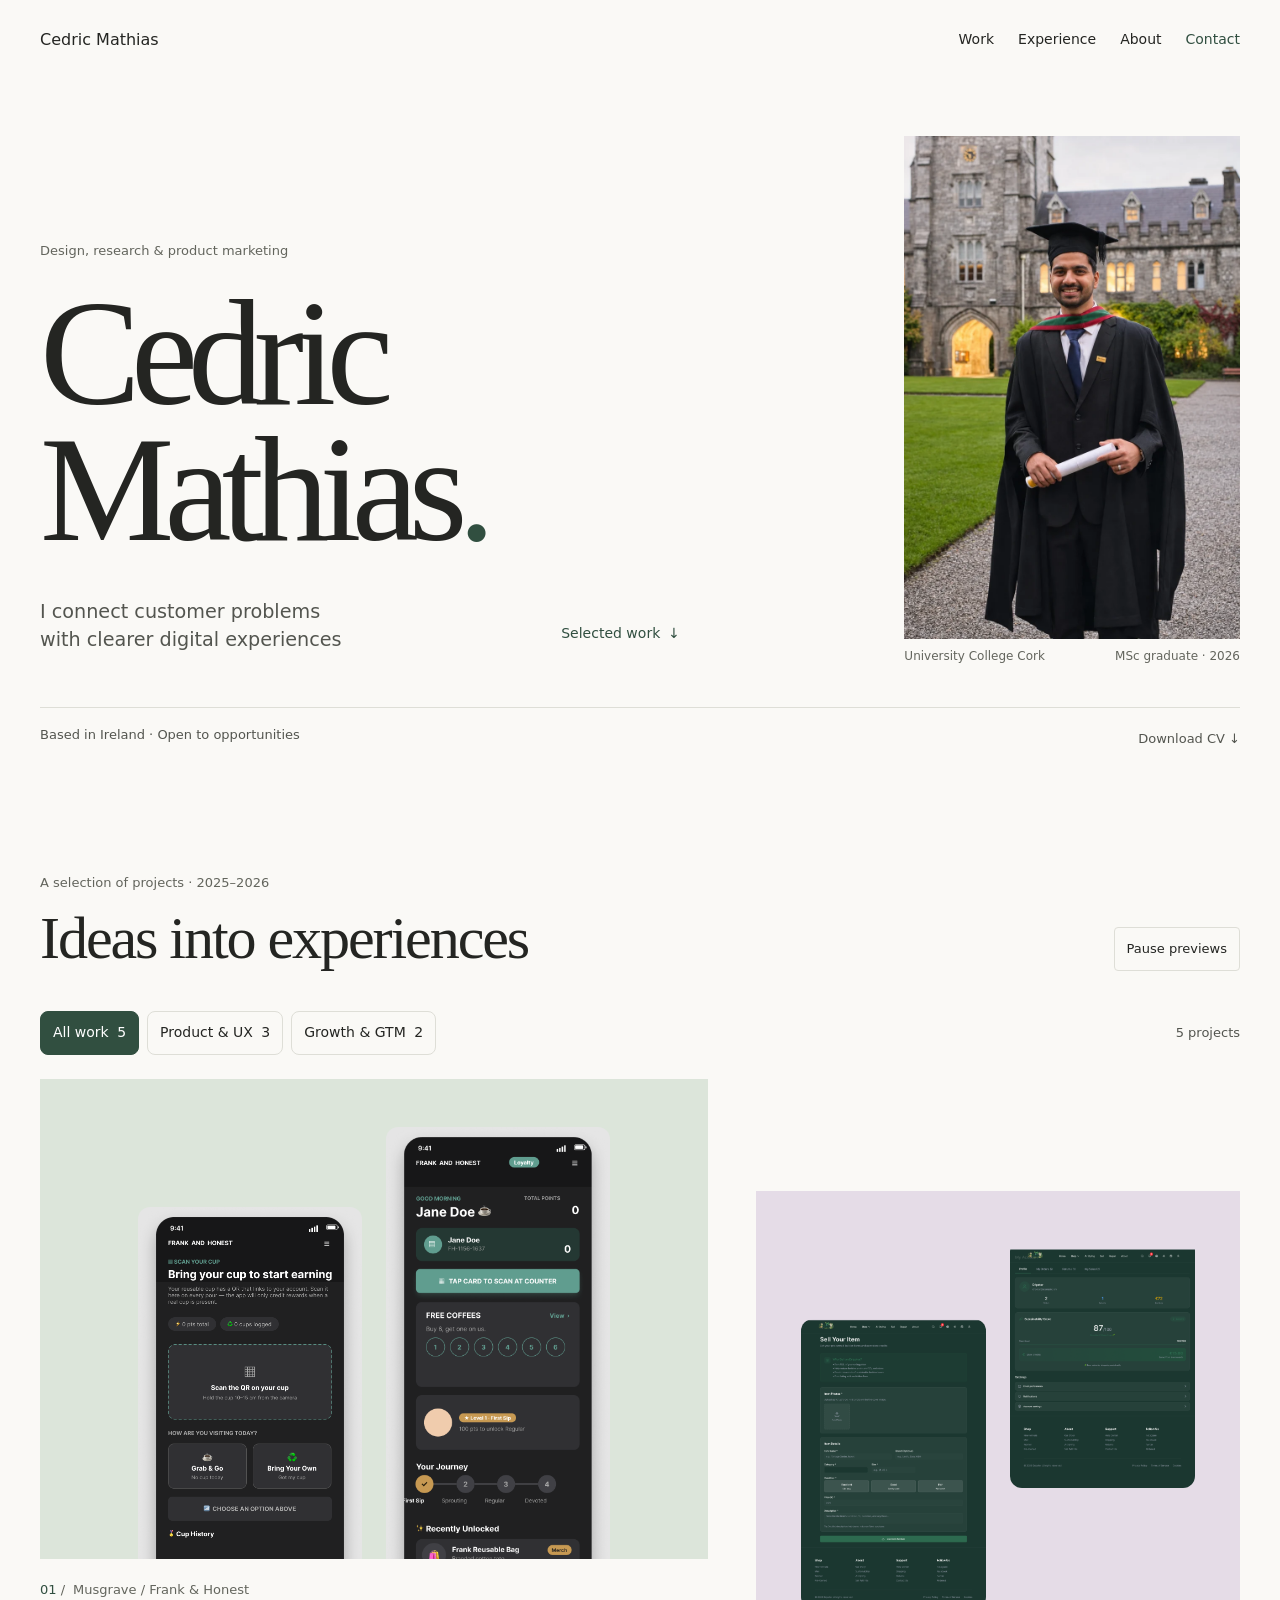
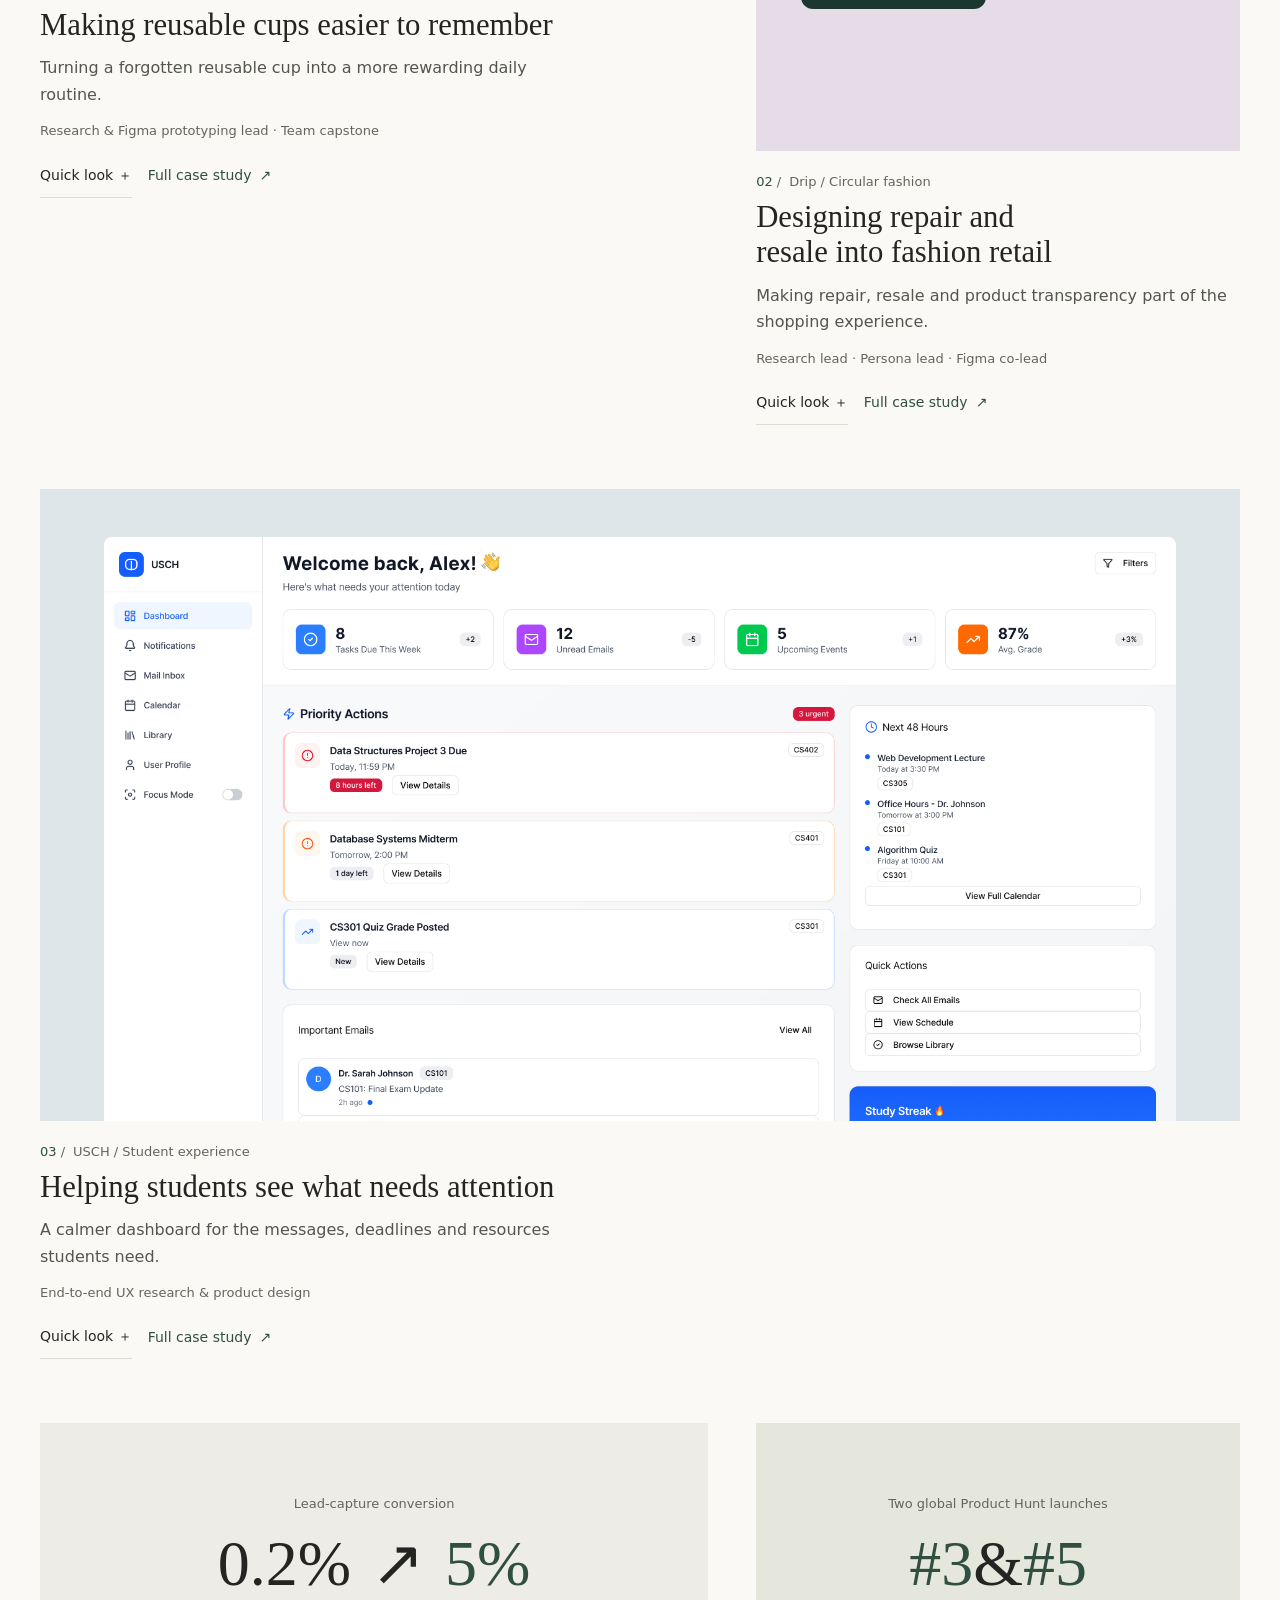
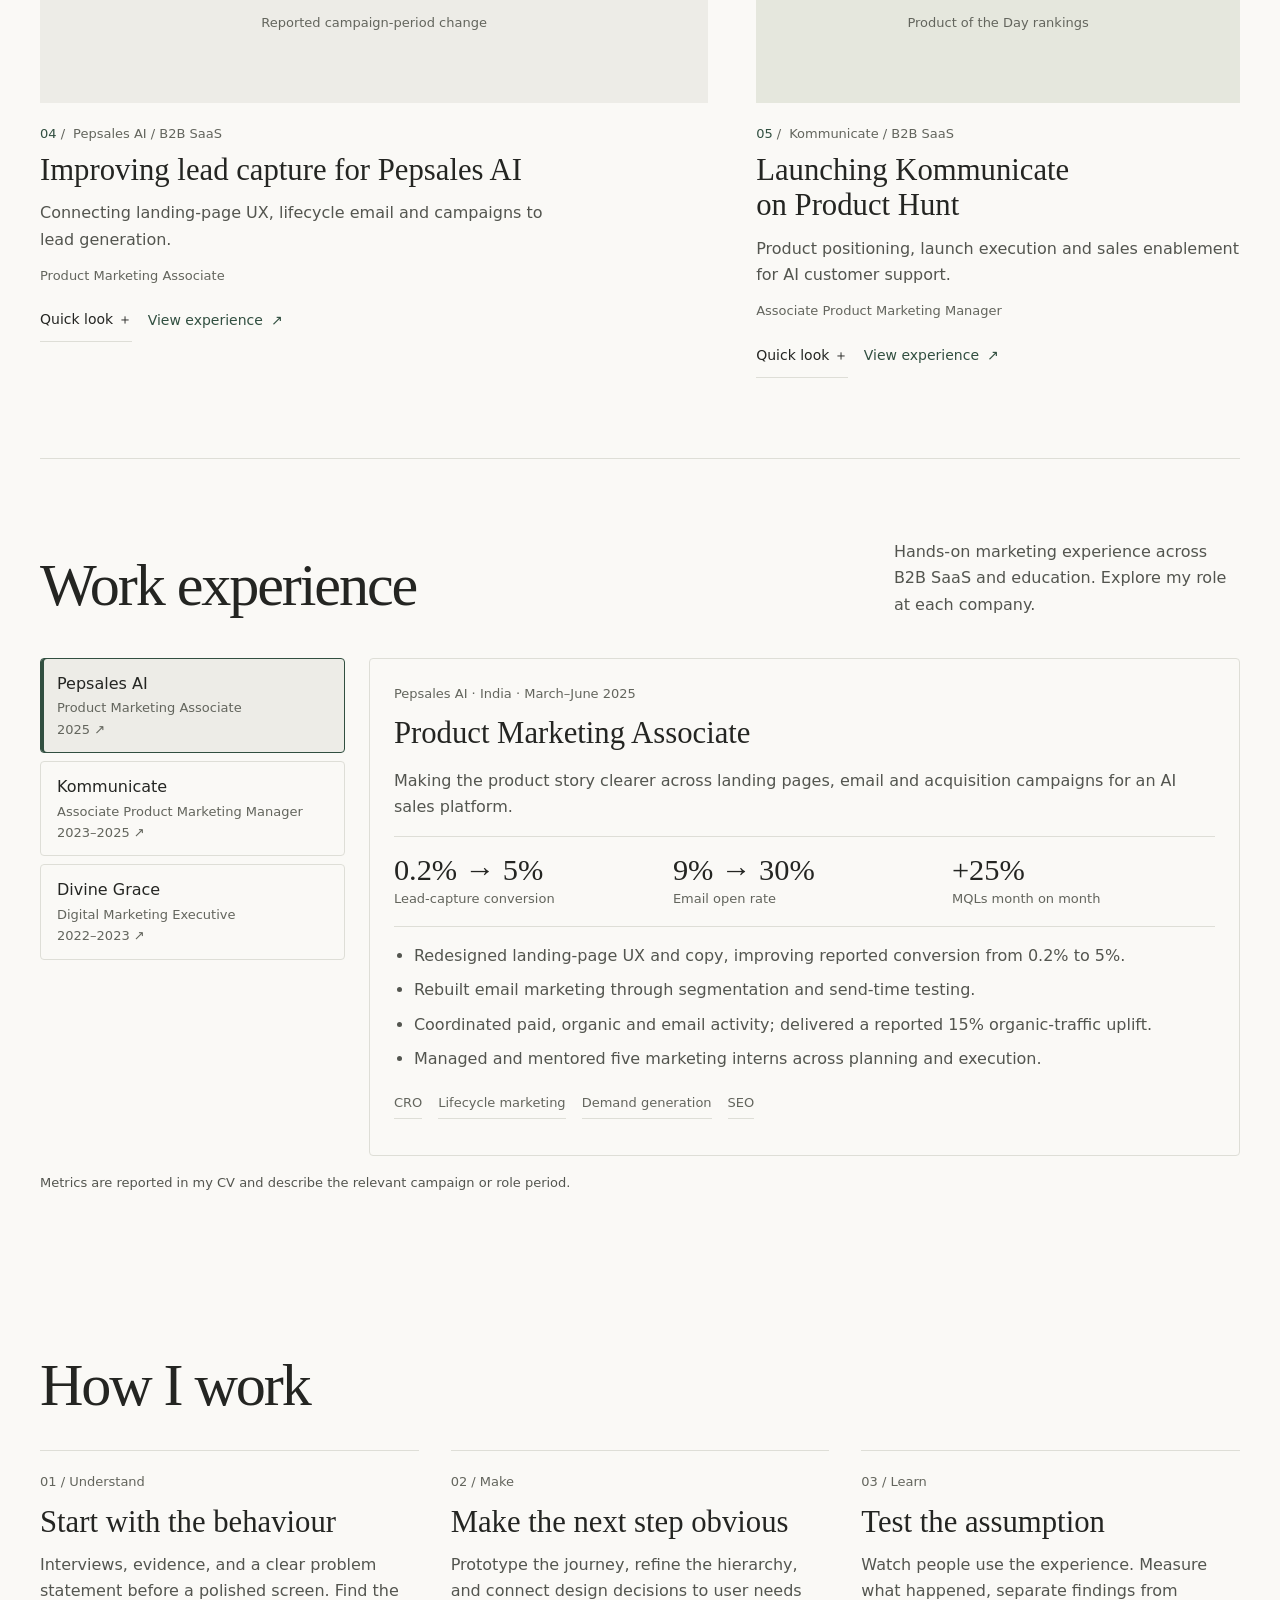
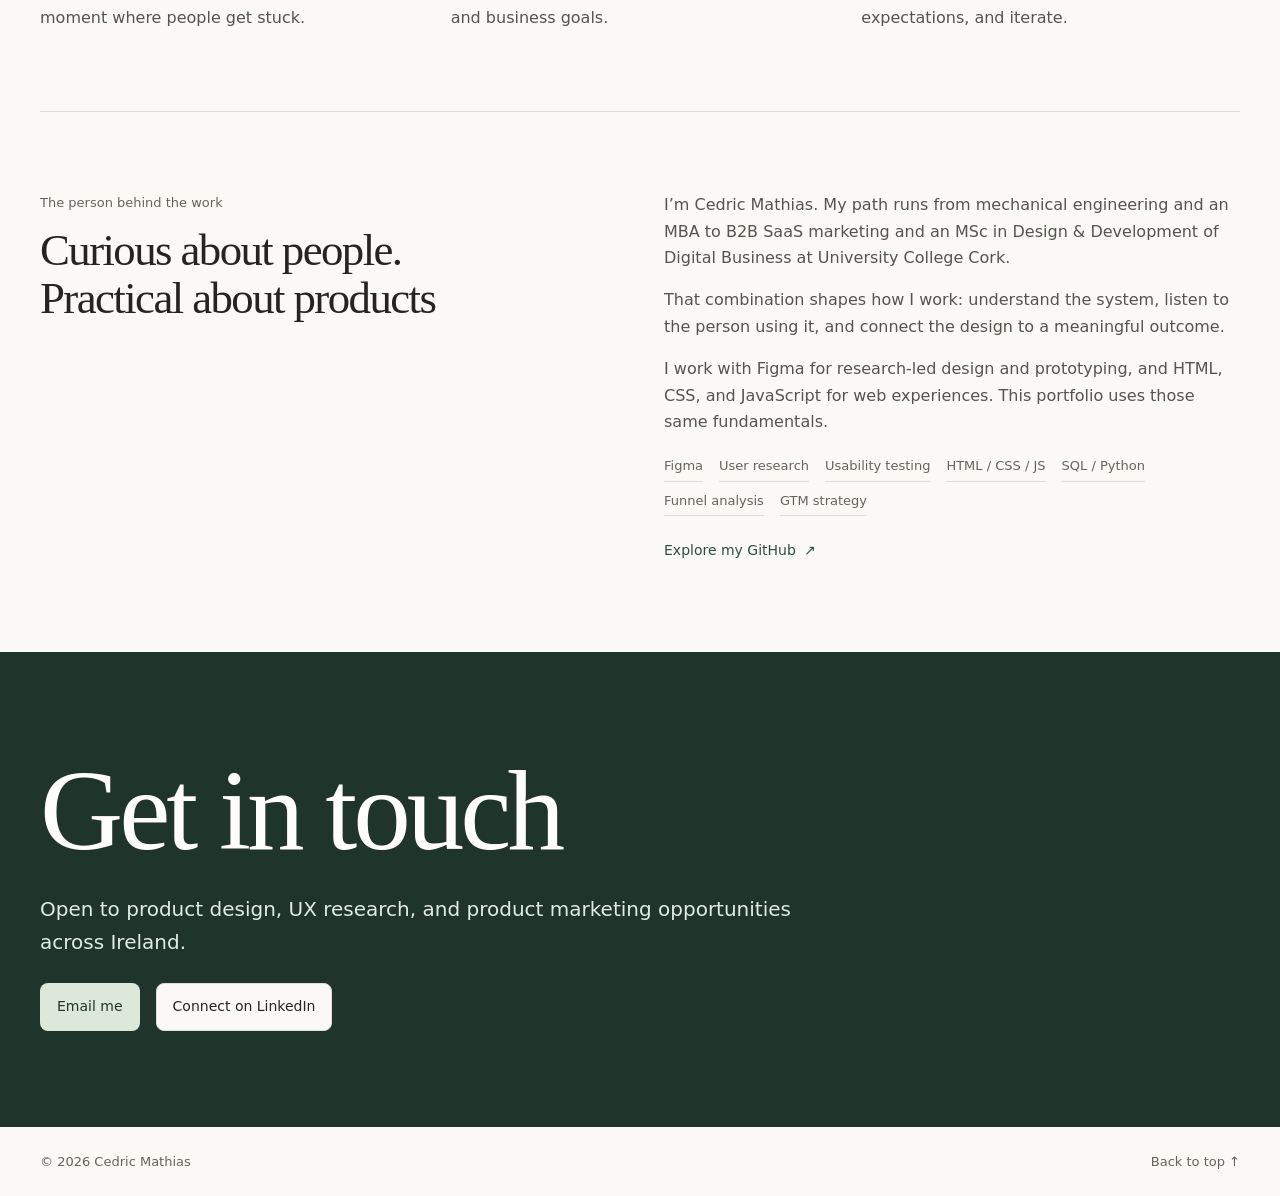
==== commit 70985950: "Create animated project gallery and add enhanced graduation portrait" ====
--- a/index.html
+++ b/index.html
@@ -18,64 +18,27 @@
   <link rel="stylesheet" href="explore.css?v=studio">
   <script src="project-data.js?v=studio" defer></script>
   <script src="explore.js?v=studio" defer></script>
+  <link rel="stylesheet" href="gallery.css?v=gallery">
+  <script src="gallery.js?v=gallery" defer></script>
 </head>
-<body>
+<body class="gallery-home">
 <a class="skip" href="#main">Skip to content</a>
 <header class="nav-shell"><nav class="nav" aria-label="Main navigation">
   <a class="brand" href="./" aria-label="Cedric Mathias home">Cedric Mathias</a>
   <div class="nav-links"><a href="#work">Work</a><a class="experience-link" href="#experience">Experience</a><a class="about-link" href="#about">About</a><a class="contact-link" href="#contact">Contact</a></div>
 </nav></header>
 <main id="main">
-  <section class="hero" aria-labelledby="hero-title">
-    <div class="wrap hero-grid">
-      <div class="hero-copy">
-        <p class="eyebrow">Product design · Product marketing</p>
-        <h1 id="hero-title">Making digital products easier to use and explain</h1>
-        <p class="lede">I’m Cedric, a University College Cork MSc graduate. My work spans service prototypes, student research, and B2B SaaS launches.</p>
-        <p class="availability">Open to roles across Ireland</p>
-        <div class="actions"><a class="button" href="#work">Explore my work</a><a class="text-link" href="Cedric-Mathias-CV.pdf" download>Download CV <span aria-hidden="true">↓</span></a></div>
-      </div>
-      <div class="hero-feature" aria-label="Featured project prototype">
-        <div class="prototype-bar">
-          <span><span class="folio">01</span>Frank &amp; Honest</span>
-          <span>Musgrave team capstone</span>
-        </div>
-        <div class="prototype-stages">
-          <figure class="prototype-stage" id="prototype-remember">
-            <figcaption><strong>Remember the cup</strong><span>Bring the cup before the coffee run</span></figcaption>
-            <a href="images/musgrave-home.png"><img src="images/musgrave-home.png" alt="Frank &amp; Honest dashboard with cup activity and reminders" width="365" height="1200" fetchpriority="high"></a>
-          </figure>
-          <figure class="prototype-stage" id="prototype-scan" hidden>
-            <figcaption><strong>Scan at the till</strong><span>Use the familiar loyalty barcode</span></figcaption>
-            <a href="images/musgrave-scan.png"><img src="images/musgrave-scan.png" alt="Frank &amp; Honest loyalty barcode screen" width="447" height="884" loading="lazy"></a>
-          </figure>
-          <figure class="prototype-stage" id="prototype-reward" hidden>
-            <figcaption><strong>See the reward</strong><span>Track progress after each reuse</span></figcaption>
-            <a href="images/musgrave-rewards.png"><img src="images/musgrave-rewards.png" alt="Frank &amp; Honest screen showing available loyalty rewards" width="312" height="1200" loading="lazy"></a>
-          </figure>
-        </div>
-        <div class="prototype-footer">
-          <div class="prototype-tabs" role="tablist" aria-label="Reusable cup journey" hidden>
-            <button type="button" role="tab" id="prototype-tab-remember" aria-controls="prototype-remember" aria-selected="true">Remember</button>
-            <button type="button" role="tab" id="prototype-tab-scan" aria-controls="prototype-scan" aria-selected="false" tabindex="-1">Scan</button>
-            <button type="button" role="tab" id="prototype-tab-reward" aria-controls="prototype-reward" aria-selected="false" tabindex="-1">Reward</button>
-          </div>
-          <a class="text-link" href="musgrave.html">Case study <span aria-hidden="true">↗︎</span></a>
-        </div>
-      </div>
-    </div>
+  <section class="intro wrap" aria-labelledby="hero-title">
+    <div class="intro-type"><p class="eyebrow">Design, research &amp; product marketing</p><h1 id="hero-title"><span>Cedric</span><span>Mathias<span class="name-dot">.</span></span></h1><div class="intro-note"><p>I connect customer problems<br>with clearer digital experiences</p><a class="text-link" href="#work">Selected work <span aria-hidden="true">↓</span></a></div></div>
+    <figure class="portrait"><img src="images/cedric-portrait.webp" alt="Cedric Mathias at his University College Cork graduation" width="800" height="1200" fetchpriority="high"><figcaption><span>University College Cork</span><span>MSc graduate · 2026</span></figcaption></figure>
+    <div class="intro-bottom"><span>Based in Ireland · Open to opportunities</span><a href="Cedric-Mathias-CV.pdf" download>Download CV ↓</a></div>
   </section>
-  <div class="wrap proof" aria-label="Selected evidence">
-    <div><strong>0.2% → 5%</strong><p>Reported landing-page conversion</p><small>Pepsales AI · Campaign period</small></div>
-    <div><strong>45</strong><p>Students in moderated testing</p><small>USCH · Two testing rounds</small></div>
-    <div><strong>3</strong><p>Connected app prototypes</p><small>Musgrave · Team capstone</small></div>
-  </div>
   <section class="section wrap work-explorer" id="work" aria-labelledby="work-title">
-    <div class="explorer-heading"><h2 id="work-title">Selected work</h2><p>Design research, prototypes, and product launches</p></div>
+    <div class="explorer-heading"><div><p class="eyebrow">A selection of projects · 2025–2026</p><h2 id="work-title">Ideas into experiences</h2></div><button class="motion-toggle" type="button" aria-pressed="false" hidden>Play previews</button></div>
     <div class="filter-row" hidden><div class="filter-buttons" role="group" aria-label="Filter projects"><button type="button" data-filter="all" aria-pressed="true">All work <span>5</span></button><button type="button" data-filter="design" aria-pressed="false">Product & UX <span>3</span></button><button type="button" data-filter="growth" aria-pressed="false">Growth & GTM <span>2</span></button></div><p id="project-count" role="status" aria-live="polite">5 projects</p></div>
     <div class="work-grid"><article class="work-card card-featured" data-category="design" data-project="musgrave">
-      <div class="card-art art-musgrave"><img src="images/musgrave-home.png" alt="Home dashboard with loyalty barcode, cup journey and coffee reminders" loading="lazy" decoding="async"></div><div class="card-copy"><p class="eyebrow"><span class="folio">01</span>Musgrave / Frank &amp; Honest</p><h3>Making reusable cups easier to remember</h3><p class="card-summary">Turning a forgotten reusable cup into a more rewarding daily routine.</p><p class="card-role">Research &amp; Figma prototyping lead · Team capstone</p><div class="card-actions"><button class="quick-button" data-quick="musgrave" hidden>Quick look <span aria-hidden="true">＋</span><span class="sr-only">: Musgrave / Frank &amp; Honest</span></button><a class="text-link" href="musgrave.html">Full case study <span aria-hidden="true">↗︎</span></a></div></div></article><article class="work-card " data-category="design" data-project="drip">
-      <div class="card-art art-drip"><img src="images/drip-profile.png" alt="Sustainability profile with progress, Eco Points and store credit" loading="lazy" decoding="async"></div><div class="card-copy"><p class="eyebrow"><span class="folio">02</span>Drip / Circular fashion</p><h3>Designing repair and resale into fashion retail</h3><p class="card-summary">Making repair, resale and product transparency part of the shopping experience.</p><p class="card-role">Research lead · Persona lead · Figma co-lead</p><div class="card-actions"><button class="quick-button" data-quick="drip" hidden>Quick look <span aria-hidden="true">＋</span><span class="sr-only">: Drip / Circular fashion</span></button><a class="text-link" href="drip.html">Full case study <span aria-hidden="true">↗︎</span></a></div></div></article><article class="work-card " data-category="design" data-project="usch">
+      <div class="card-art art-musgrave"><div class="screen-pair"><img src="images/musgrave-scan.png" alt="" aria-hidden="true" loading="lazy"><img src="images/musgrave-home.png" alt="Home dashboard with loyalty barcode, cup journey and coffee reminders" loading="lazy" decoding="async"></div></div><div class="card-copy"><p class="eyebrow"><span class="folio">01</span>Musgrave / Frank &amp; Honest</p><h3>Making reusable cups easier to remember</h3><p class="card-summary">Turning a forgotten reusable cup into a more rewarding daily routine.</p><p class="card-role">Research &amp; Figma prototyping lead · Team capstone</p><div class="card-actions"><button class="quick-button" data-quick="musgrave" hidden>Quick look <span aria-hidden="true">＋</span><span class="sr-only">: Musgrave / Frank &amp; Honest</span></button><a class="text-link" href="musgrave.html">Full case study <span aria-hidden="true">↗︎</span></a></div></div></article><article class="work-card " data-category="design" data-project="drip">
+      <div class="card-art art-drip"><div class="screen-pair"><img src="images/drip-sell.png" alt="" aria-hidden="true" loading="lazy"><img src="images/drip-profile.png" alt="Sustainability profile with progress, Eco Points and store credit" loading="lazy" decoding="async"></div></div><div class="card-copy"><p class="eyebrow"><span class="folio">02</span>Drip / Circular fashion</p><h3>Designing repair and resale into fashion retail</h3><p class="card-summary">Making repair, resale and product transparency part of the shopping experience.</p><p class="card-role">Research lead · Persona lead · Figma co-lead</p><div class="card-actions"><button class="quick-button" data-quick="drip" hidden>Quick look <span aria-hidden="true">＋</span><span class="sr-only">: Drip / Circular fashion</span></button><a class="text-link" href="drip.html">Full case study <span aria-hidden="true">↗︎</span></a></div></div></article><article class="work-card " data-category="design" data-project="usch">
       <div class="card-art art-usch"><img src="images/USCH_Dashboard.png" alt="Unified dashboard with priority actions, events and messages" loading="lazy" decoding="async"></div><div class="card-copy"><p class="eyebrow"><span class="folio">03</span>USCH / Student experience</p><h3>Helping students see what needs attention</h3><p class="card-summary">A calmer dashboard for the messages, deadlines and resources students need.</p><p class="card-role">End-to-end UX research &amp; product design</p><div class="card-actions"><button class="quick-button" data-quick="usch" hidden>Quick look <span aria-hidden="true">＋</span><span class="sr-only">: USCH / Student experience</span></button><a class="text-link" href="usch.html">Full case study <span aria-hidden="true">↗︎</span></a></div></div></article><article class="work-card " data-category="growth" data-project="pepsales">
       <div class="card-art art-pepsales"><span class="art-kicker">Lead-capture conversion</span><div class="art-conversion"><span>0.2%</span><i aria-hidden="true">↗︎</i><strong>5%</strong></div><span class="art-caption">Reported campaign-period change</span></div><div class="card-copy"><p class="eyebrow"><span class="folio">04</span>Pepsales AI / B2B SaaS</p><h3>Improving lead capture for Pepsales AI</h3><p class="card-summary">Connecting landing-page UX, lifecycle email and campaigns to lead generation.</p><p class="card-role">Product Marketing Associate</p><div class="card-actions"><button class="quick-button" data-quick="pepsales" hidden>Quick look <span aria-hidden="true">＋</span><span class="sr-only">: Pepsales AI / B2B SaaS</span></button><a class="text-link" href="#experience">View experience <span aria-hidden="true">↗︎</span></a></div></div></article><article class="work-card " data-category="growth" data-project="kommunicate">
       <div class="card-art art-kommunicate"><span class="art-kicker">Two global Product Hunt launches</span><div class="launch-ranks"><strong>#3</strong><span>&</span><strong>#5</strong></div><span class="art-caption">Product of the Day rankings</span></div><div class="card-copy"><p class="eyebrow"><span class="folio">05</span>Kommunicate / B2B SaaS</p><h3>Launching Kommunicate on Product Hunt</h3><p class="card-summary">Product positioning, launch execution and sales enablement for AI customer support.</p><p class="card-role">Associate Product Marketing Manager</p><div class="card-actions"><button class="quick-button" data-quick="kommunicate" hidden>Quick look <span aria-hidden="true">＋</span><span class="sr-only">: Kommunicate / B2B SaaS</span></button><a class="text-link" href="#experience">View experience <span aria-hidden="true">↗︎</span></a></div></div></article></div>
@@ -97,7 +60,7 @@
     <article><p class="eyebrow">02 / Make</p><h3>Make the next step obvious</h3><p>Prototype the journey, refine the hierarchy, and connect design decisions to user needs and business goals.</p></article>
     <article><p class="eyebrow">03 / Learn</p><h3>Test the assumption</h3><p>Watch people use the experience. Measure what happened, separate findings from expectations, and iterate.</p></article>
   </div></section>
-  <section class="section wrap about" id="about" aria-labelledby="about-title"><div><h2 id="about-title">About me</h2></div><div><p>My path runs from mechanical engineering and an MBA to B2B SaaS marketing and an MSc in Design & Development of Digital Business at University College Cork.</p><p>That combination shapes how I work: understand the system, listen to the person using it, and connect the design to a meaningful outcome.</p><p>I work with Figma for research-led design and prototyping, and HTML, CSS, and JavaScript for web experiences. This portfolio uses those same fundamentals.</p><div class="stack" aria-label="Tools and methods"><span>Figma</span><span>User research</span><span>Usability testing</span><span>HTML / CSS / JS</span><span>SQL / Python</span><span>Funnel analysis</span><span>GTM strategy</span></div><a class="text-link" href="https://github.com/Cedricmathias1">Explore my GitHub <span aria-hidden="true">↗︎</span></a></div></section>
+  <section class="section wrap about" id="about" aria-labelledby="about-title"><div><p class="eyebrow">The person behind the work</p><h2 id="about-title">Curious about people.<br>Practical about products</h2></div><div><p>I’m Cedric Mathias. My path runs from mechanical engineering and an MBA to B2B SaaS marketing and an MSc in Design & Development of Digital Business at University College Cork.</p><p>That combination shapes how I work: understand the system, listen to the person using it, and connect the design to a meaningful outcome.</p><p>I work with Figma for research-led design and prototyping, and HTML, CSS, and JavaScript for web experiences. This portfolio uses those same fundamentals.</p><div class="stack" aria-label="Tools and methods"><span>Figma</span><span>User research</span><span>Usability testing</span><span>HTML / CSS / JS</span><span>SQL / Python</span><span>Funnel analysis</span><span>GTM strategy</span></div><a class="text-link" href="https://github.com/Cedricmathias1">Explore my GitHub <span aria-hidden="true">↗︎</span></a></div></section>
   <section class="section contact" id="contact" aria-labelledby="contact-title"><div class="wrap"><h2 id="contact-title">Get in touch</h2><p class="lede">Open to product design, UX research, and product marketing opportunities across Ireland.</p><div class="actions"><a class="button" href="mailto:mathiascedric3@gmail.com">Email me</a><a class="button secondary" href="https://www.linkedin.com/in/cedric-mathias/">Connect on LinkedIn</a></div></div></section>
 </main>
 <footer class="wrap footer"><span>© 2026 Cedric Mathias</span><a href="#main">Back to top ↑</a></footer>
--- a/gallery.css
+++ b/gallery.css
@@ -0,0 +1,96 @@
+/* Art direction informed by Unslop, Damir Sokolovsky, CC BY 4.0. */
+.gallery-home { --paper: #faf9f6; --surface: #faf9f6; --board: #edece7; --ink: #242522; --secondary: #53554f; --muted: #63655d; --line: #deded7; --accent: #314f40; }
+.gallery-home .wrap, .gallery-home .nav { width: min(1360px, calc(100% - 80px)); }
+.gallery-home .nav { min-height: 80px; }
+.gallery-home .nav-shell { border: 0; }
+.gallery-home .brand { font-weight: 500; }
+.intro { display: grid; grid-template-columns: minmax(0, 1.55fr) minmax(0, .65fr); align-items: end; column-gap: 64px; padding-block: 56px 32px; }
+.intro-type { padding-bottom: 12px; }
+.intro h1 { font: 400 clamp(5rem, 11.8vw, 11.5rem)/.9 var(--serif); letter-spacing: -.065em; margin-top: 24px; }
+.intro h1 > span { display: block; }
+.name-dot { color: var(--accent); }
+.intro-note { display: flex; align-items: end; justify-content: space-between; gap: 24px; margin-top: 40px; max-width: 640px; }
+.intro-note p { font-size: clamp(1rem, 1.5vw, 1.25rem); line-height: 1.5; }
+.portrait { width: 100%; }
+.portrait img { width: 100%; aspect-ratio: 2 / 3; object-fit: cover; }
+.portrait figcaption { display: flex; justify-content: space-between; flex-wrap: wrap; gap: 0 8px; font-size: .75rem; color: var(--muted); margin-top: 8px; }
+.intro-bottom { grid-column: 1 / -1; display: flex; flex-wrap: wrap; justify-content: space-between; gap: 8px 24px; margin-top: 40px; border-top: 1px solid var(--line); padding-top: 16px; font-size: .8125rem; color: var(--secondary); }
+.intro-bottom a { min-height: 44px; display: inline-flex; align-items: center; margin-top: -8px; }
+.gallery-home .section { padding-block: 80px; }
+.gallery-home h2 { font-size: clamp(2.5rem, 4.7vw, 4.5rem); }
+.gallery-home h3 { font-size: clamp(1.5rem, 2.4vw, 2.25rem); line-height: 1.15; }
+.gallery-home .explorer-heading { margin-bottom: 40px; }
+.motion-toggle { min-height: 44px; padding: 4px 12px; border: 1px solid var(--line); border-radius: 4px; background: transparent; color: var(--ink); cursor: pointer; font-size: .8125rem; }
+.motion-toggle:hover { background: var(--board); }
+.gallery-home .work-grid { grid-template-columns: minmax(0, 1.16fr) minmax(0, .84fr); column-gap: 48px; row-gap: 64px; align-items: start; }
+.gallery-home .work-card, .gallery-home .work-card.card-featured { display: block; grid-column: auto; border: 0; border-radius: 0; background: transparent; min-width: 0; }
+.gallery-home .work-card:nth-child(2) { margin-top: 112px; }
+.gallery-home .work-card[data-project=usch] { grid-column: 1 / -1; }
+.gallery-home .card-art, .gallery-home .card-featured .card-art { position: relative; border-radius: 0; height: 480px; padding: 48px 32px 0; }
+.gallery-home .art-musgrave { background: #dce5da; }
+.gallery-home .art-drip { background: #e5dce7; height: 560px; }
+.screen-pair { display: flex; align-items: start; justify-content: center; gap: 24px; width: 100%; }
+.gallery-home .screen-pair img { width: min(44%, 224px); border-radius: 12px; flex: 0 0 auto; object-fit: cover; }
+.gallery-home .screen-pair img:first-child { margin-top: 80px; }
+.gallery-home .art-usch { background: #dfe6e9; height: auto; aspect-ratio: 1.9; padding: 48px 64px; overflow: hidden; align-items: center; }
+.gallery-home .art-usch img { width: 100%; max-width: none; border-radius: 8px; }
+.gallery-home .card-copy, .gallery-home .card-featured .card-copy { padding: 20px 0 0; }
+.gallery-home .card-copy .eyebrow { margin-bottom: 8px; }
+.gallery-home .card-summary { max-width: 52ch; }
+.gallery-home .card-actions { margin-top: 12px; }
+.gallery-home .quick-button { border: 0; border-bottom: 1px solid var(--line); border-radius: 0; padding-inline: 0; background: transparent; }
+.gallery-home .quick-button:hover { border-color: var(--ink); }
+.gallery-home .art-pepsales, .gallery-home .art-kommunicate { height: 280px; padding: 32px; align-content: center; background: var(--board); }
+.gallery-home .art-kommunicate { background: #e5e7dd; }
+.gallery-home .art-conversion, .gallery-home .launch-ranks { font-size: clamp(3rem, 5vw, 5rem); }
+.gallery-home .art-conversion { display: flex; align-items: center; gap: 20px; }
+.gallery-home .job-panel, .gallery-home .company-list button { border-radius: 4px; }
+.gallery-home .about { grid-template-columns: 1fr 1fr; }
+.gallery-home .about h2 { font-size: clamp(2.25rem, 3.5vw, 3.5rem); }
+.gallery-home .contact h2 { font-size: clamp(4rem, 9vw, 8rem); }
+.gallery-home .contact { padding-block: 96px; }
+@media (prefers-reduced-motion: no-preference) {
+  .intro h1 > span { animation: name-enter 700ms var(--ease) both; }
+  .intro h1 > span + span { animation-delay: 100ms; }
+  .portrait { animation: portrait-enter 800ms var(--ease) both; }
+  .gallery-arrive { animation: gallery-enter 650ms var(--ease) both; }
+  @keyframes name-enter { from { opacity: 0; transform: translateY(32px); } to { opacity: 1; transform: none; } }
+  @keyframes portrait-enter { from { opacity: 0; clip-path: inset(12% 0 0); transform: translateY(16px); } to { opacity: 1; clip-path: inset(0); transform: none; } }
+  @keyframes gallery-enter { from { opacity: .2; transform: translateY(24px); } to { opacity: 1; transform: none; } }
+}
+@media (max-width: 900px) {
+  .gallery-home .wrap, .gallery-home .nav { width: calc(100% - 48px); }
+  .intro { column-gap: 32px; grid-template-columns: minmax(0, 1.1fr) minmax(0, .7fr); padding-top: 40px; }
+  .intro h1 { font-size: clamp(4rem, 12vw, 8rem); }
+  .intro-note { display: block; margin-top: 24px; }
+  .intro-note a { margin-top: 12px; }
+  .gallery-home .work-grid { gap: 40px 24px; }
+  .gallery-home .card-art, .gallery-home .card-featured .card-art { height: 360px; padding: 24px 16px 0; }
+  .screen-pair { gap: 12px; }
+  .gallery-home .art-usch { height: auto; padding: 24px; }
+  .gallery-home .art-pepsales, .gallery-home .art-kommunicate { padding: 24px 12px; height: 240px; }
+}
+@media (max-width: 600px) {
+  .gallery-home .wrap, .gallery-home .nav { width: calc(100% - 40px); }
+  .gallery-home .nav { min-height: 72px; }
+  .intro { grid-template-columns: minmax(0, 1fr) minmax(0, .65fr); gap: 24px 16px; padding-top: 32px; align-items: start; }
+  .intro-type { grid-column: 1 / -1; }
+  .intro h1 { font-size: clamp(5rem, 22vw, 8rem); }
+  .intro-note { margin-top: 24px; }
+  .portrait { grid-column: 2; margin-top: -4px; }
+  .intro-bottom { grid-column: 1; grid-row: 2; display: block; margin: 0; padding-top: 12px; }
+  .intro-bottom a { display: flex; margin-top: 12px; }
+  .gallery-home .section { padding-block: 48px; }
+  .gallery-home .work-grid { grid-template-columns: 1fr; gap: 40px; }
+  .gallery-home .work-card:nth-child(2) { margin-top: 0; }
+  .gallery-home .card-art, .gallery-home .card-featured .card-art { height: 420px; padding: 32px 24px 0; }
+  .gallery-home .art-usch { height: auto; padding: 24px 12px; aspect-ratio: 1.4; }
+  .gallery-home .art-pepsales, .gallery-home .art-kommunicate { height: 240px; padding: 24px; }
+  .gallery-home .about { grid-template-columns: 1fr; }
+  .gallery-home .art-conversion { gap: 12px; }
+}
+@media print {
+  .motion-toggle { display: none !important; }
+  .gallery-home .work-card:nth-child(2) { margin-top: 0; }
+  .intro h1 { font-size: 5rem; }
+}
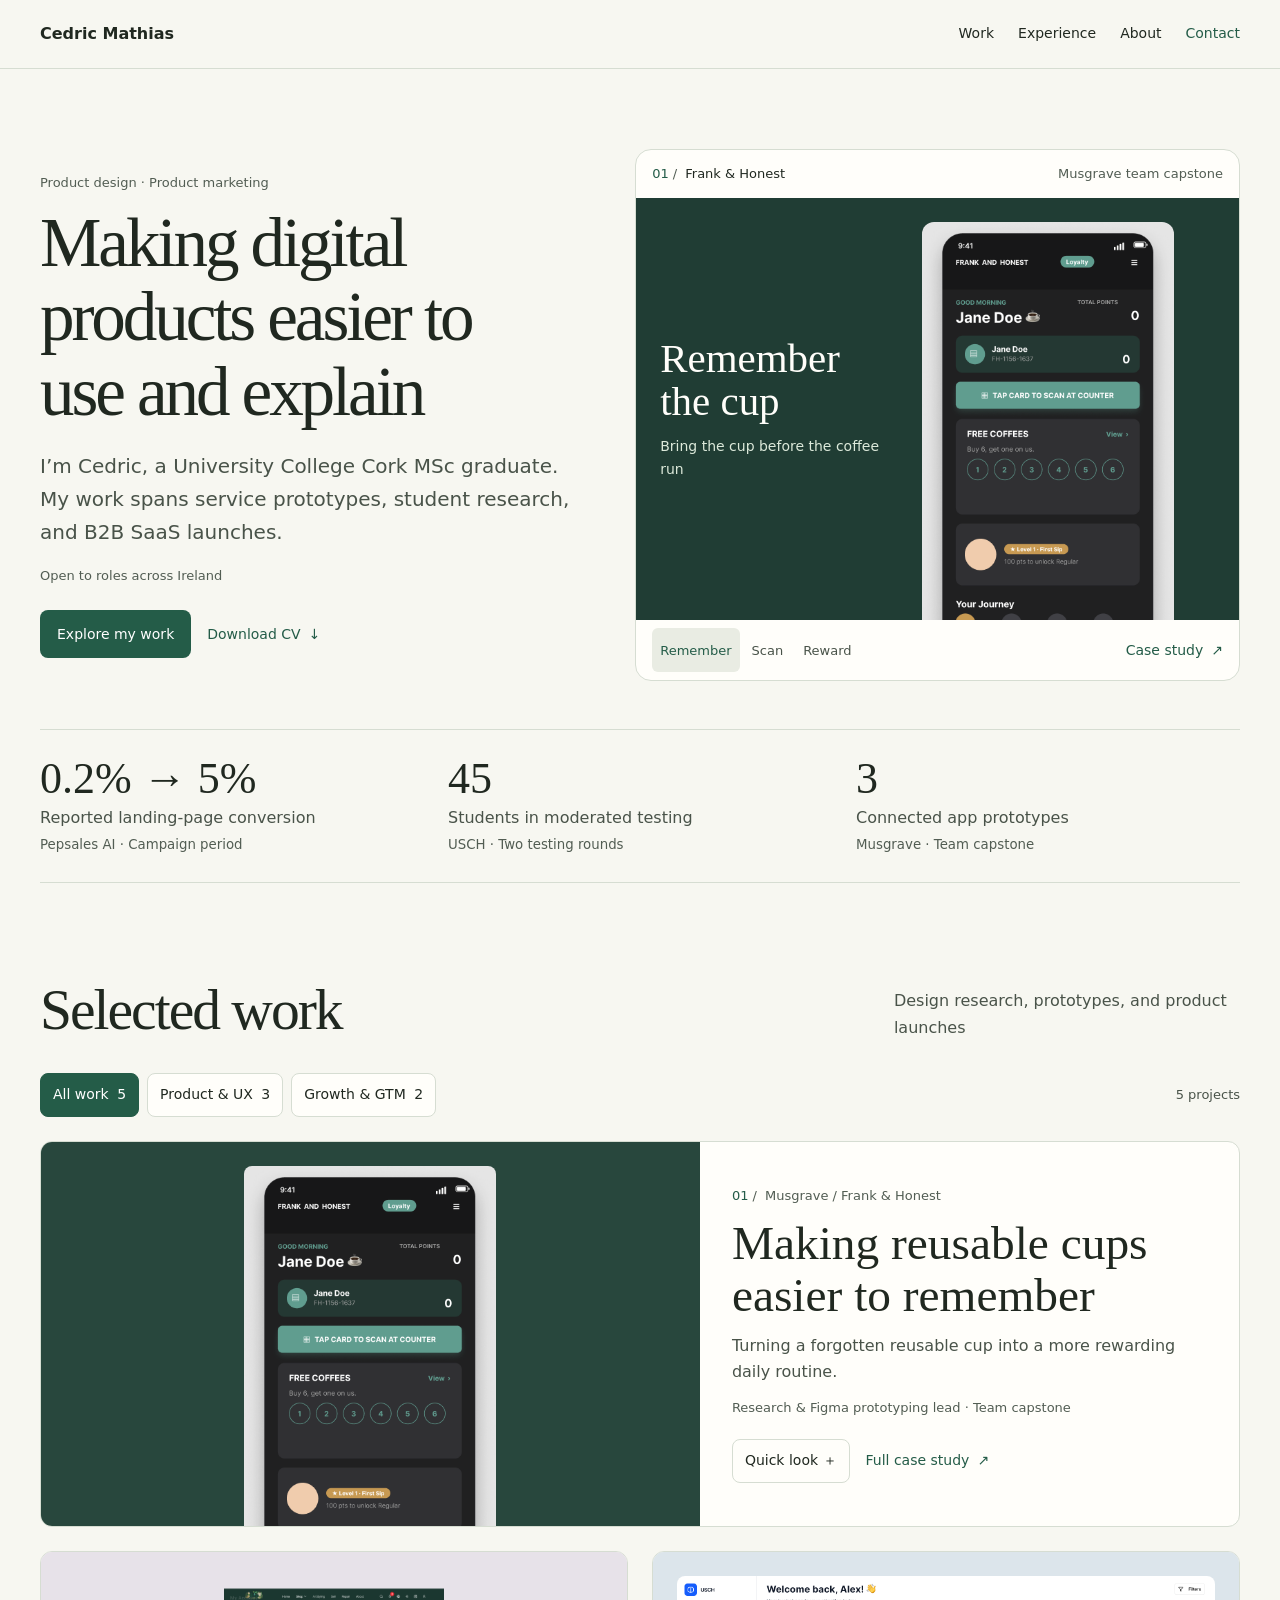
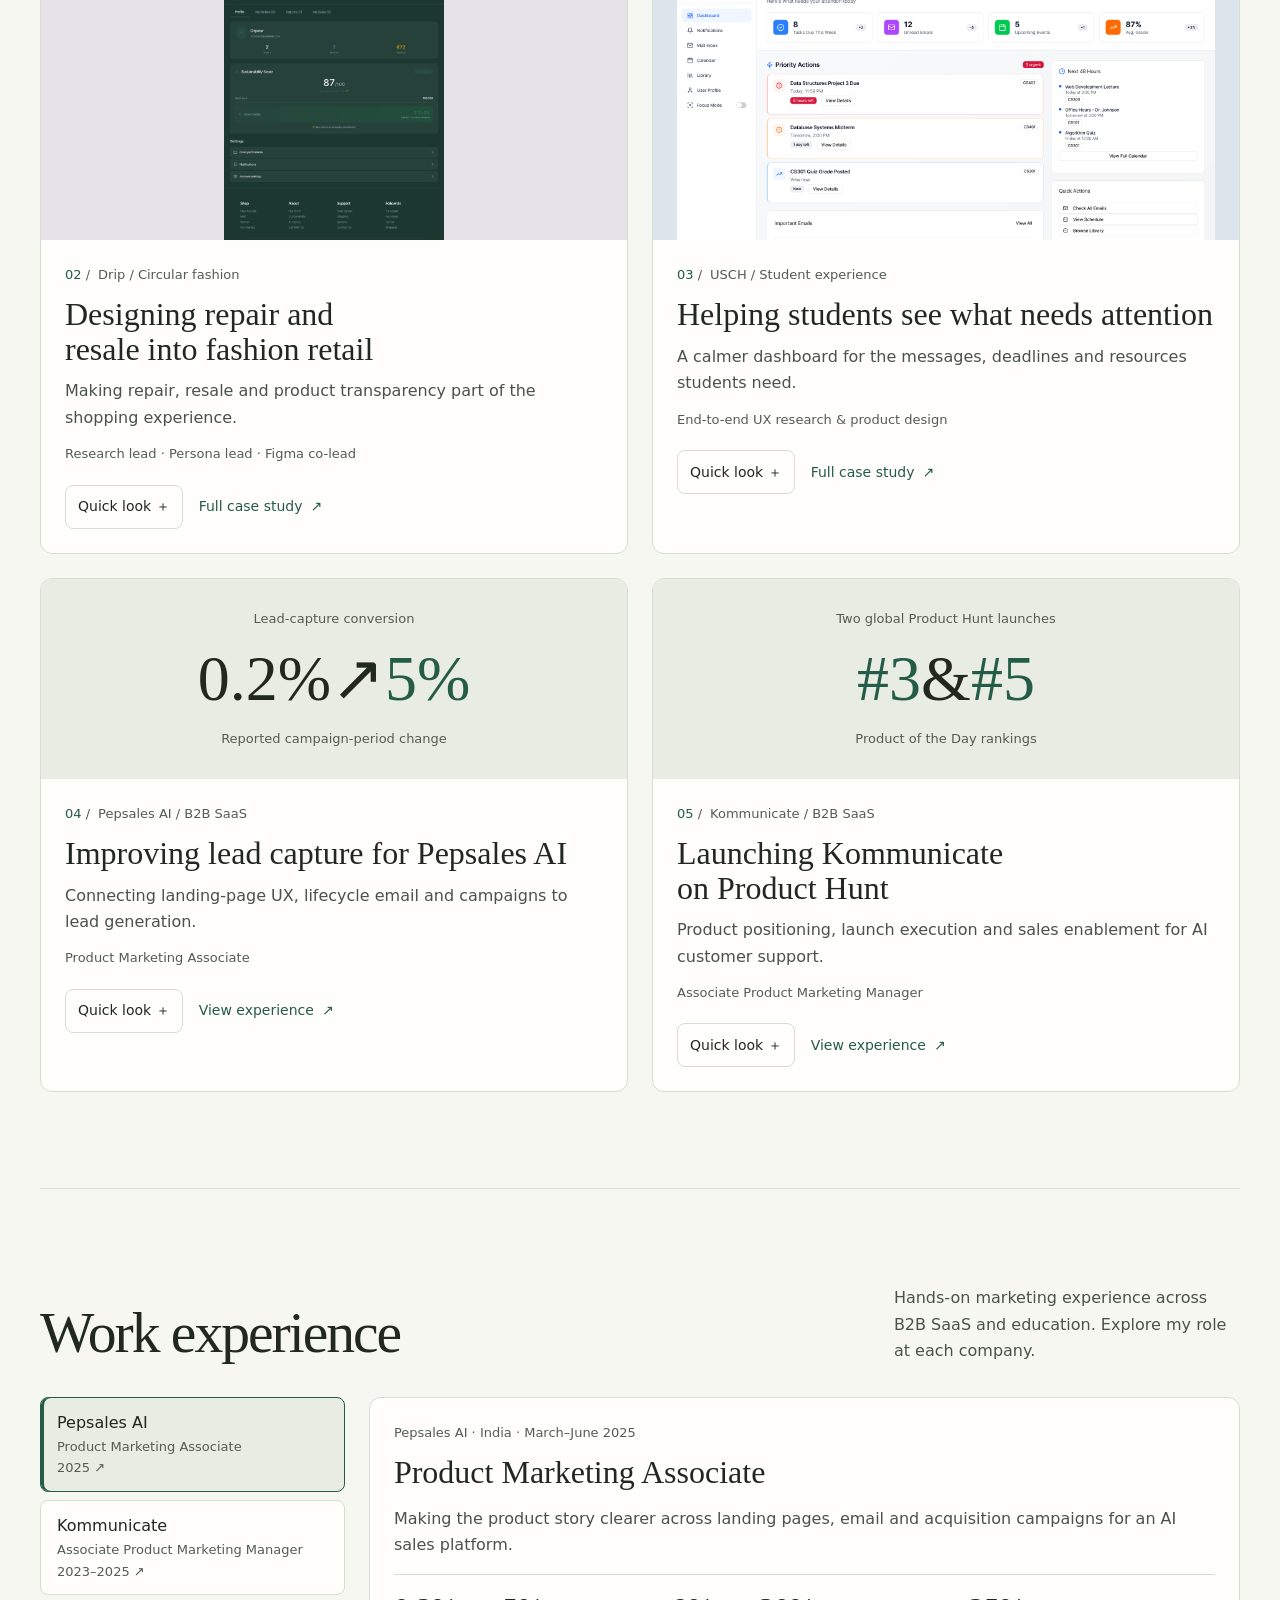
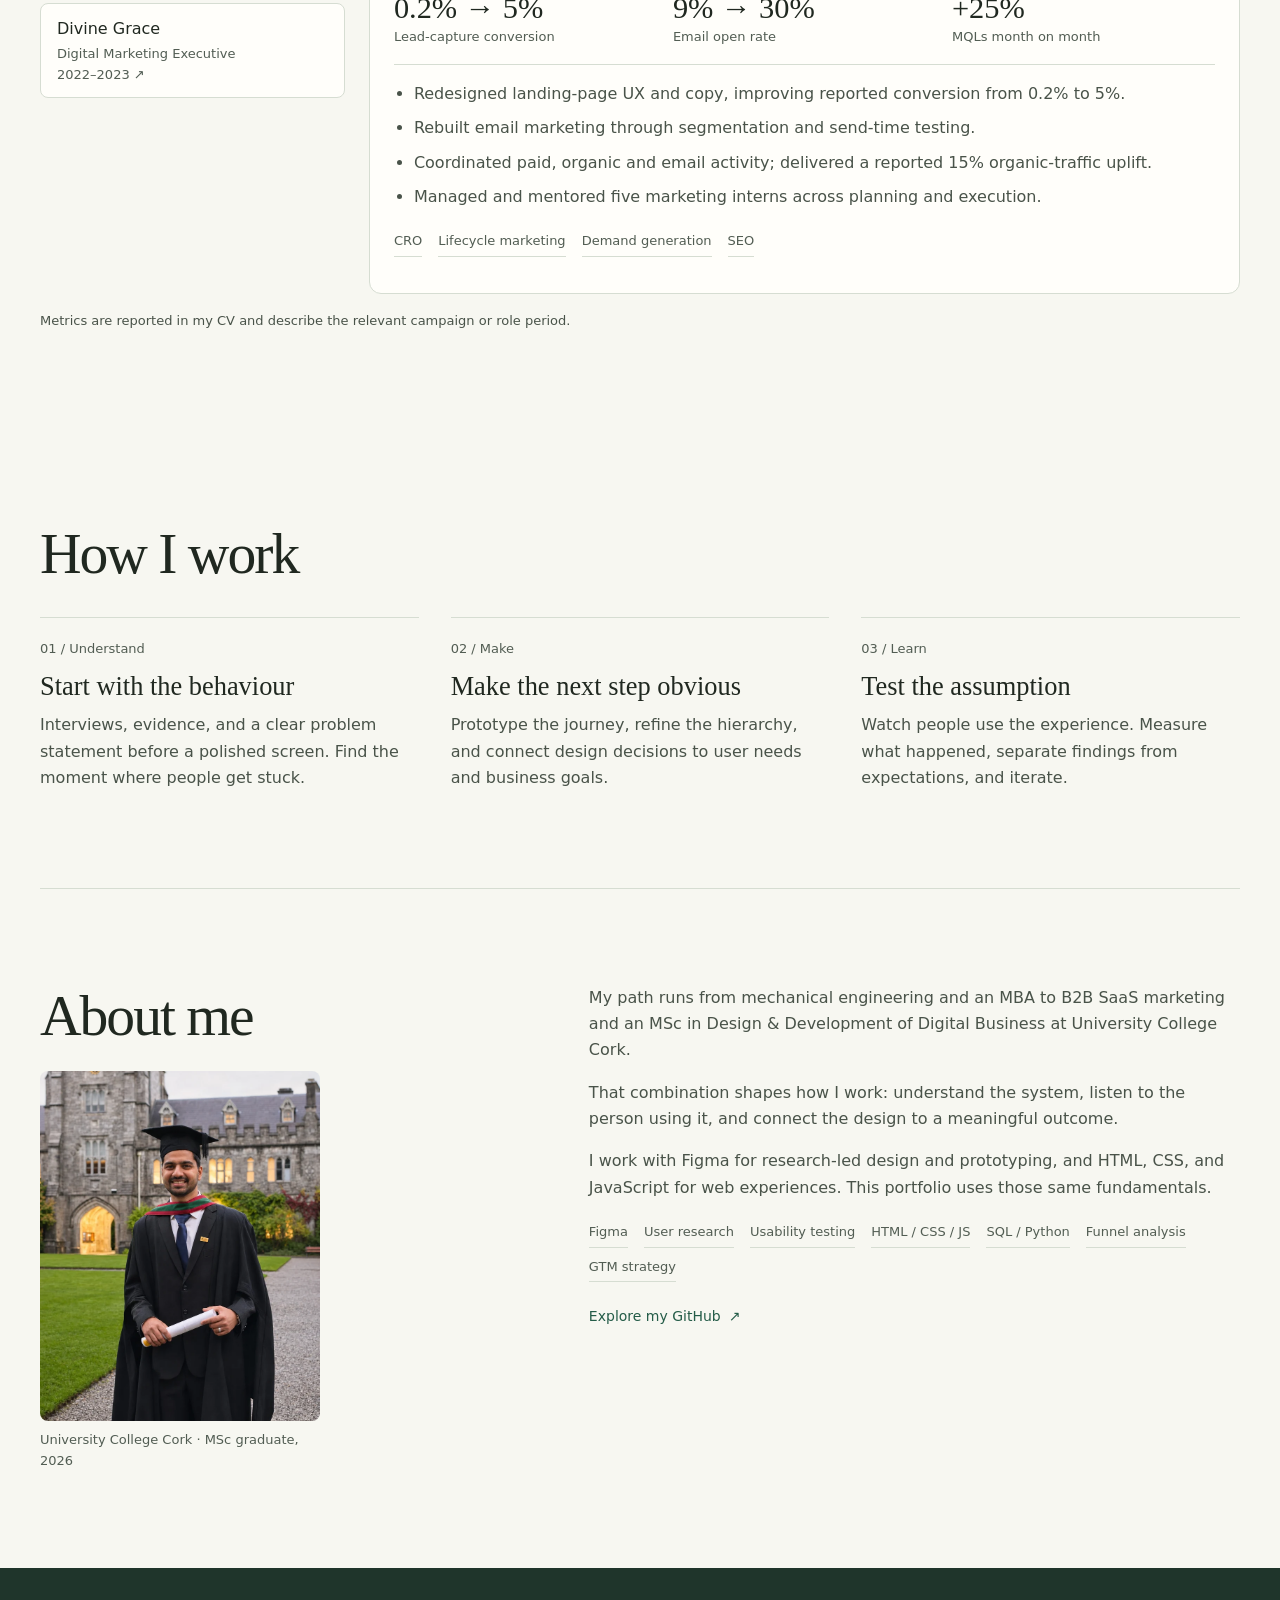
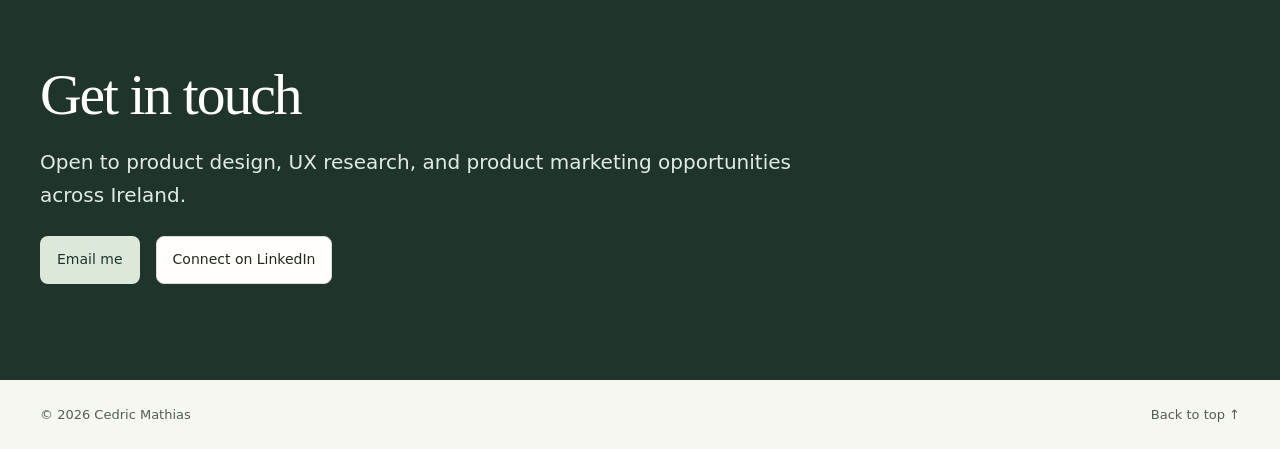
==== commit 4690aac1: "Restore work-focused homepage with rewards walkthrough and About portrait" ====
--- a/index.html
+++ b/index.html
@@ -14,31 +14,68 @@
   <meta property="og:image" content="https://cedricmathias1.github.io/images/USCH_Dashboard.png">
   <meta name="twitter:card" content="summary_large_image">
   <link rel="icon" href="data:image/svg+xml,%3Csvg xmlns='http://www.w3.org/2000/svg' viewBox='0 0 64 64'%3E%3Crect width='64' height='64' rx='16' fill='%2308090b'/%3E%3Ctext x='32' y='43' text-anchor='middle' font-family='Arial' font-size='32' fill='white'%3EC%3C/text%3E%3C/svg%3E">
-  <link rel="stylesheet" href="styles.css?v=studio">
+  <link rel="stylesheet" href="styles.css?v=work-first">
   <link rel="stylesheet" href="explore.css?v=studio">
   <script src="project-data.js?v=studio" defer></script>
-  <script src="explore.js?v=studio" defer></script>
-  <link rel="stylesheet" href="gallery.css?v=gallery">
-  <script src="gallery.js?v=gallery" defer></script>
+  <script src="explore.js?v=work-first" defer></script>
 </head>
-<body class="gallery-home">
+<body>
 <a class="skip" href="#main">Skip to content</a>
 <header class="nav-shell"><nav class="nav" aria-label="Main navigation">
   <a class="brand" href="./" aria-label="Cedric Mathias home">Cedric Mathias</a>
   <div class="nav-links"><a href="#work">Work</a><a class="experience-link" href="#experience">Experience</a><a class="about-link" href="#about">About</a><a class="contact-link" href="#contact">Contact</a></div>
 </nav></header>
 <main id="main">
-  <section class="intro wrap" aria-labelledby="hero-title">
-    <div class="intro-type"><p class="eyebrow">Design, research &amp; product marketing</p><h1 id="hero-title"><span>Cedric</span><span>Mathias<span class="name-dot">.</span></span></h1><div class="intro-note"><p>I connect customer problems<br>with clearer digital experiences</p><a class="text-link" href="#work">Selected work <span aria-hidden="true">↓</span></a></div></div>
-    <figure class="portrait"><img src="images/cedric-portrait.webp" alt="Cedric Mathias at his University College Cork graduation" width="800" height="1200" fetchpriority="high"><figcaption><span>University College Cork</span><span>MSc graduate · 2026</span></figcaption></figure>
-    <div class="intro-bottom"><span>Based in Ireland · Open to opportunities</span><a href="Cedric-Mathias-CV.pdf" download>Download CV ↓</a></div>
+  <section class="hero" aria-labelledby="hero-title">
+    <div class="wrap hero-grid">
+      <div class="hero-copy">
+        <p class="eyebrow">Product design · Product marketing</p>
+        <h1 id="hero-title">Making digital products easier to use and explain</h1>
+        <p class="lede">I’m Cedric, a University College Cork MSc graduate. My work spans service prototypes, student research, and B2B SaaS launches.</p>
+        <p class="availability">Open to roles across Ireland</p>
+        <div class="actions"><a class="button" href="#work">Explore my work</a><a class="text-link" href="Cedric-Mathias-CV.pdf" download>Download CV <span aria-hidden="true">↓</span></a></div>
+      </div>
+      <div class="hero-feature" aria-label="Featured project prototype">
+        <div class="prototype-bar">
+          <span><span class="folio">01</span>Frank &amp; Honest</span>
+          <span>Musgrave team capstone</span>
+        </div>
+        <div class="prototype-stages">
+          <figure class="prototype-stage" id="prototype-remember">
+            <figcaption><strong>Remember the cup</strong><span>Bring the cup before the coffee run</span></figcaption>
+            <a href="images/musgrave-home.png"><img src="images/musgrave-home.png" alt="Frank &amp; Honest dashboard with cup activity and reminders" width="365" height="1200" fetchpriority="high"></a>
+          </figure>
+          <figure class="prototype-stage" id="prototype-scan" hidden>
+            <figcaption><strong>Scan at the till</strong><span>Use the familiar loyalty barcode</span></figcaption>
+            <a href="images/musgrave-scan.png"><img src="images/musgrave-scan.png" alt="Frank &amp; Honest loyalty barcode screen" width="447" height="884" loading="lazy"></a>
+          </figure>
+          <figure class="prototype-stage" id="prototype-reward" hidden>
+            <figcaption><strong>See the reward</strong><span>Track progress after each reuse</span></figcaption>
+            <a href="images/musgrave-rewards.png"><img src="images/musgrave-rewards.png" alt="Frank &amp; Honest screen showing available loyalty rewards" width="312" height="1200" loading="lazy"></a>
+          </figure>
+        </div>
+        <div class="prototype-footer">
+          <div class="prototype-tabs" role="tablist" aria-label="Reusable cup journey" hidden>
+            <button type="button" role="tab" id="prototype-tab-remember" aria-controls="prototype-remember" aria-selected="true">Remember</button>
+            <button type="button" role="tab" id="prototype-tab-scan" aria-controls="prototype-scan" aria-selected="false" tabindex="-1">Scan</button>
+            <button type="button" role="tab" id="prototype-tab-reward" aria-controls="prototype-reward" aria-selected="false" tabindex="-1">Reward</button>
+          </div>
+          <a class="text-link" href="musgrave.html">Case study <span aria-hidden="true">↗︎</span></a>
+        </div>
+      </div>
+    </div>
   </section>
+  <div class="wrap proof" aria-label="Selected evidence">
+    <div><strong>0.2% → 5%</strong><p>Reported landing-page conversion</p><small>Pepsales AI · Campaign period</small></div>
+    <div><strong>45</strong><p>Students in moderated testing</p><small>USCH · Two testing rounds</small></div>
+    <div><strong>3</strong><p>Connected app prototypes</p><small>Musgrave · Team capstone</small></div>
+  </div>
   <section class="section wrap work-explorer" id="work" aria-labelledby="work-title">
-    <div class="explorer-heading"><div><p class="eyebrow">A selection of projects · 2025–2026</p><h2 id="work-title">Ideas into experiences</h2></div><button class="motion-toggle" type="button" aria-pressed="false" hidden>Play previews</button></div>
+    <div class="explorer-heading"><h2 id="work-title">Selected work</h2><p>Design research, prototypes, and product launches</p></div>
     <div class="filter-row" hidden><div class="filter-buttons" role="group" aria-label="Filter projects"><button type="button" data-filter="all" aria-pressed="true">All work <span>5</span></button><button type="button" data-filter="design" aria-pressed="false">Product & UX <span>3</span></button><button type="button" data-filter="growth" aria-pressed="false">Growth & GTM <span>2</span></button></div><p id="project-count" role="status" aria-live="polite">5 projects</p></div>
     <div class="work-grid"><article class="work-card card-featured" data-category="design" data-project="musgrave">
-      <div class="card-art art-musgrave"><div class="screen-pair"><img src="images/musgrave-scan.png" alt="" aria-hidden="true" loading="lazy"><img src="images/musgrave-home.png" alt="Home dashboard with loyalty barcode, cup journey and coffee reminders" loading="lazy" decoding="async"></div></div><div class="card-copy"><p class="eyebrow"><span class="folio">01</span>Musgrave / Frank &amp; Honest</p><h3>Making reusable cups easier to remember</h3><p class="card-summary">Turning a forgotten reusable cup into a more rewarding daily routine.</p><p class="card-role">Research &amp; Figma prototyping lead · Team capstone</p><div class="card-actions"><button class="quick-button" data-quick="musgrave" hidden>Quick look <span aria-hidden="true">＋</span><span class="sr-only">: Musgrave / Frank &amp; Honest</span></button><a class="text-link" href="musgrave.html">Full case study <span aria-hidden="true">↗︎</span></a></div></div></article><article class="work-card " data-category="design" data-project="drip">
-      <div class="card-art art-drip"><div class="screen-pair"><img src="images/drip-sell.png" alt="" aria-hidden="true" loading="lazy"><img src="images/drip-profile.png" alt="Sustainability profile with progress, Eco Points and store credit" loading="lazy" decoding="async"></div></div><div class="card-copy"><p class="eyebrow"><span class="folio">02</span>Drip / Circular fashion</p><h3>Designing repair and resale into fashion retail</h3><p class="card-summary">Making repair, resale and product transparency part of the shopping experience.</p><p class="card-role">Research lead · Persona lead · Figma co-lead</p><div class="card-actions"><button class="quick-button" data-quick="drip" hidden>Quick look <span aria-hidden="true">＋</span><span class="sr-only">: Drip / Circular fashion</span></button><a class="text-link" href="drip.html">Full case study <span aria-hidden="true">↗︎</span></a></div></div></article><article class="work-card " data-category="design" data-project="usch">
+      <div class="card-art art-musgrave"><img src="images/musgrave-home.png" alt="Home dashboard with loyalty barcode, cup journey and coffee reminders" loading="lazy" decoding="async"></div><div class="card-copy"><p class="eyebrow"><span class="folio">01</span>Musgrave / Frank &amp; Honest</p><h3>Making reusable cups easier to remember</h3><p class="card-summary">Turning a forgotten reusable cup into a more rewarding daily routine.</p><p class="card-role">Research &amp; Figma prototyping lead · Team capstone</p><div class="card-actions"><button class="quick-button" data-quick="musgrave" hidden>Quick look <span aria-hidden="true">＋</span><span class="sr-only">: Musgrave / Frank &amp; Honest</span></button><a class="text-link" href="musgrave.html">Full case study <span aria-hidden="true">↗︎</span></a></div></div></article><article class="work-card " data-category="design" data-project="drip">
+      <div class="card-art art-drip"><img src="images/drip-profile.png" alt="Sustainability profile with progress, Eco Points and store credit" loading="lazy" decoding="async"></div><div class="card-copy"><p class="eyebrow"><span class="folio">02</span>Drip / Circular fashion</p><h3>Designing repair and resale into fashion retail</h3><p class="card-summary">Making repair, resale and product transparency part of the shopping experience.</p><p class="card-role">Research lead · Persona lead · Figma co-lead</p><div class="card-actions"><button class="quick-button" data-quick="drip" hidden>Quick look <span aria-hidden="true">＋</span><span class="sr-only">: Drip / Circular fashion</span></button><a class="text-link" href="drip.html">Full case study <span aria-hidden="true">↗︎</span></a></div></div></article><article class="work-card " data-category="design" data-project="usch">
       <div class="card-art art-usch"><img src="images/USCH_Dashboard.png" alt="Unified dashboard with priority actions, events and messages" loading="lazy" decoding="async"></div><div class="card-copy"><p class="eyebrow"><span class="folio">03</span>USCH / Student experience</p><h3>Helping students see what needs attention</h3><p class="card-summary">A calmer dashboard for the messages, deadlines and resources students need.</p><p class="card-role">End-to-end UX research &amp; product design</p><div class="card-actions"><button class="quick-button" data-quick="usch" hidden>Quick look <span aria-hidden="true">＋</span><span class="sr-only">: USCH / Student experience</span></button><a class="text-link" href="usch.html">Full case study <span aria-hidden="true">↗︎</span></a></div></div></article><article class="work-card " data-category="growth" data-project="pepsales">
       <div class="card-art art-pepsales"><span class="art-kicker">Lead-capture conversion</span><div class="art-conversion"><span>0.2%</span><i aria-hidden="true">↗︎</i><strong>5%</strong></div><span class="art-caption">Reported campaign-period change</span></div><div class="card-copy"><p class="eyebrow"><span class="folio">04</span>Pepsales AI / B2B SaaS</p><h3>Improving lead capture for Pepsales AI</h3><p class="card-summary">Connecting landing-page UX, lifecycle email and campaigns to lead generation.</p><p class="card-role">Product Marketing Associate</p><div class="card-actions"><button class="quick-button" data-quick="pepsales" hidden>Quick look <span aria-hidden="true">＋</span><span class="sr-only">: Pepsales AI / B2B SaaS</span></button><a class="text-link" href="#experience">View experience <span aria-hidden="true">↗︎</span></a></div></div></article><article class="work-card " data-category="growth" data-project="kommunicate">
       <div class="card-art art-kommunicate"><span class="art-kicker">Two global Product Hunt launches</span><div class="launch-ranks"><strong>#3</strong><span>&</span><strong>#5</strong></div><span class="art-caption">Product of the Day rankings</span></div><div class="card-copy"><p class="eyebrow"><span class="folio">05</span>Kommunicate / B2B SaaS</p><h3>Launching Kommunicate on Product Hunt</h3><p class="card-summary">Product positioning, launch execution and sales enablement for AI customer support.</p><p class="card-role">Associate Product Marketing Manager</p><div class="card-actions"><button class="quick-button" data-quick="kommunicate" hidden>Quick look <span aria-hidden="true">＋</span><span class="sr-only">: Kommunicate / B2B SaaS</span></button><a class="text-link" href="#experience">View experience <span aria-hidden="true">↗︎</span></a></div></div></article></div>
@@ -60,7 +97,7 @@
     <article><p class="eyebrow">02 / Make</p><h3>Make the next step obvious</h3><p>Prototype the journey, refine the hierarchy, and connect design decisions to user needs and business goals.</p></article>
     <article><p class="eyebrow">03 / Learn</p><h3>Test the assumption</h3><p>Watch people use the experience. Measure what happened, separate findings from expectations, and iterate.</p></article>
   </div></section>
-  <section class="section wrap about" id="about" aria-labelledby="about-title"><div><p class="eyebrow">The person behind the work</p><h2 id="about-title">Curious about people.<br>Practical about products</h2></div><div><p>I’m Cedric Mathias. My path runs from mechanical engineering and an MBA to B2B SaaS marketing and an MSc in Design & Development of Digital Business at University College Cork.</p><p>That combination shapes how I work: understand the system, listen to the person using it, and connect the design to a meaningful outcome.</p><p>I work with Figma for research-led design and prototyping, and HTML, CSS, and JavaScript for web experiences. This portfolio uses those same fundamentals.</p><div class="stack" aria-label="Tools and methods"><span>Figma</span><span>User research</span><span>Usability testing</span><span>HTML / CSS / JS</span><span>SQL / Python</span><span>Funnel analysis</span><span>GTM strategy</span></div><a class="text-link" href="https://github.com/Cedricmathias1">Explore my GitHub <span aria-hidden="true">↗︎</span></a></div></section>
+  <section class="section wrap about" id="about" aria-labelledby="about-title"><div><h2 id="about-title">About me</h2><figure class="about-portrait"><img src="images/cedric-portrait.webp" alt="Cedric Mathias at his University College Cork graduation" width="800" height="1200" loading="lazy" decoding="async"><figcaption>University College Cork · MSc graduate, 2026</figcaption></figure></div><div><p>My path runs from mechanical engineering and an MBA to B2B SaaS marketing and an MSc in Design & Development of Digital Business at University College Cork.</p><p>That combination shapes how I work: understand the system, listen to the person using it, and connect the design to a meaningful outcome.</p><p>I work with Figma for research-led design and prototyping, and HTML, CSS, and JavaScript for web experiences. This portfolio uses those same fundamentals.</p><div class="stack" aria-label="Tools and methods"><span>Figma</span><span>User research</span><span>Usability testing</span><span>HTML / CSS / JS</span><span>SQL / Python</span><span>Funnel analysis</span><span>GTM strategy</span></div><a class="text-link" href="https://github.com/Cedricmathias1">Explore my GitHub <span aria-hidden="true">↗︎</span></a></div></section>
   <section class="section contact" id="contact" aria-labelledby="contact-title"><div class="wrap"><h2 id="contact-title">Get in touch</h2><p class="lede">Open to product design, UX research, and product marketing opportunities across Ireland.</p><div class="actions"><a class="button" href="mailto:mathiascedric3@gmail.com">Email me</a><a class="button secondary" href="https://www.linkedin.com/in/cedric-mathias/">Connect on LinkedIn</a></div></div></section>
 </main>
 <footer class="wrap footer"><span>© 2026 Cedric Mathias</span><a href="#main">Back to top ↑</a></footer>
--- a/styles.css
+++ b/styles.css
@@ -76,3 +76,7 @@
   body { background: white; color: black; }
   .section { padding-block: 24px; }
 }
+
+.about-portrait { margin-top: 24px; max-width: 280px; }
+.about-portrait img { width: 100%; aspect-ratio: 4 / 5; object-fit: cover; object-position: center 25%; border-radius: 8px; }
+.about-portrait figcaption { margin-top: 8px; color: var(--muted); font-size: .8125rem; }
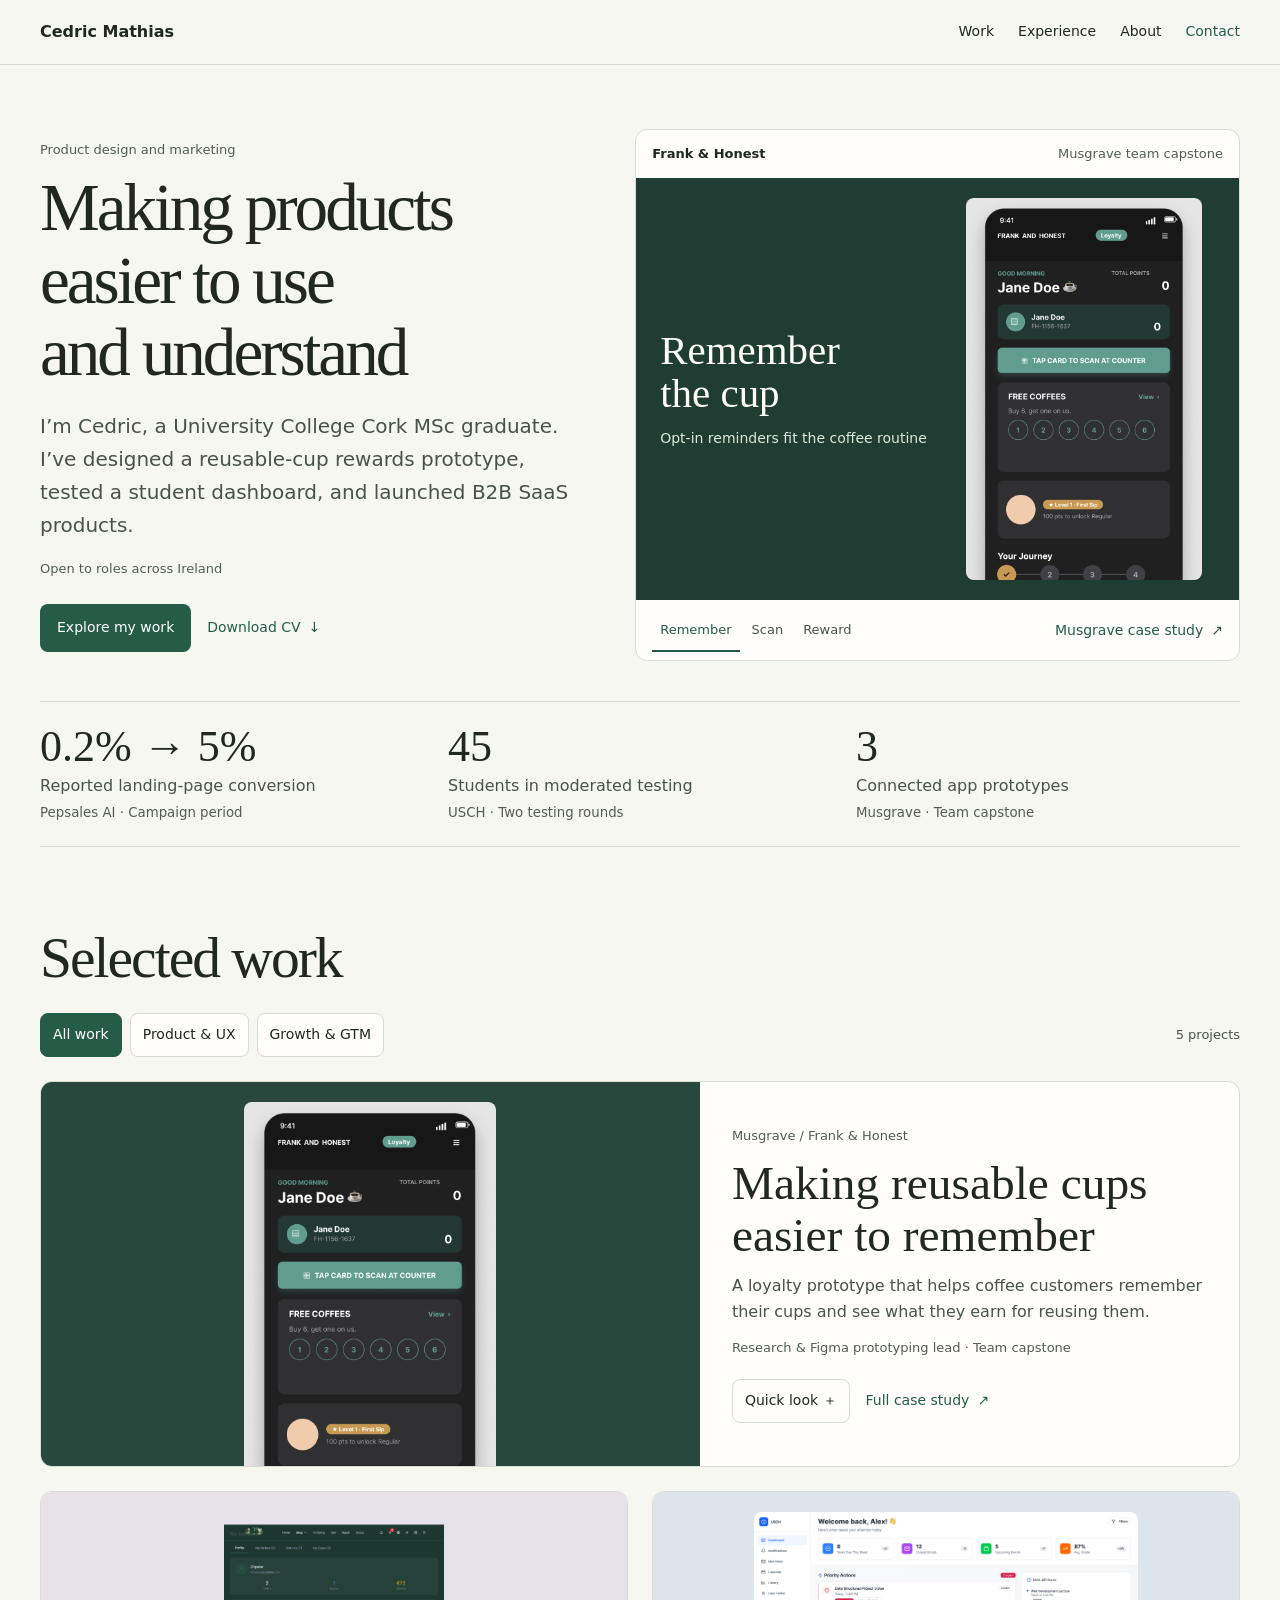
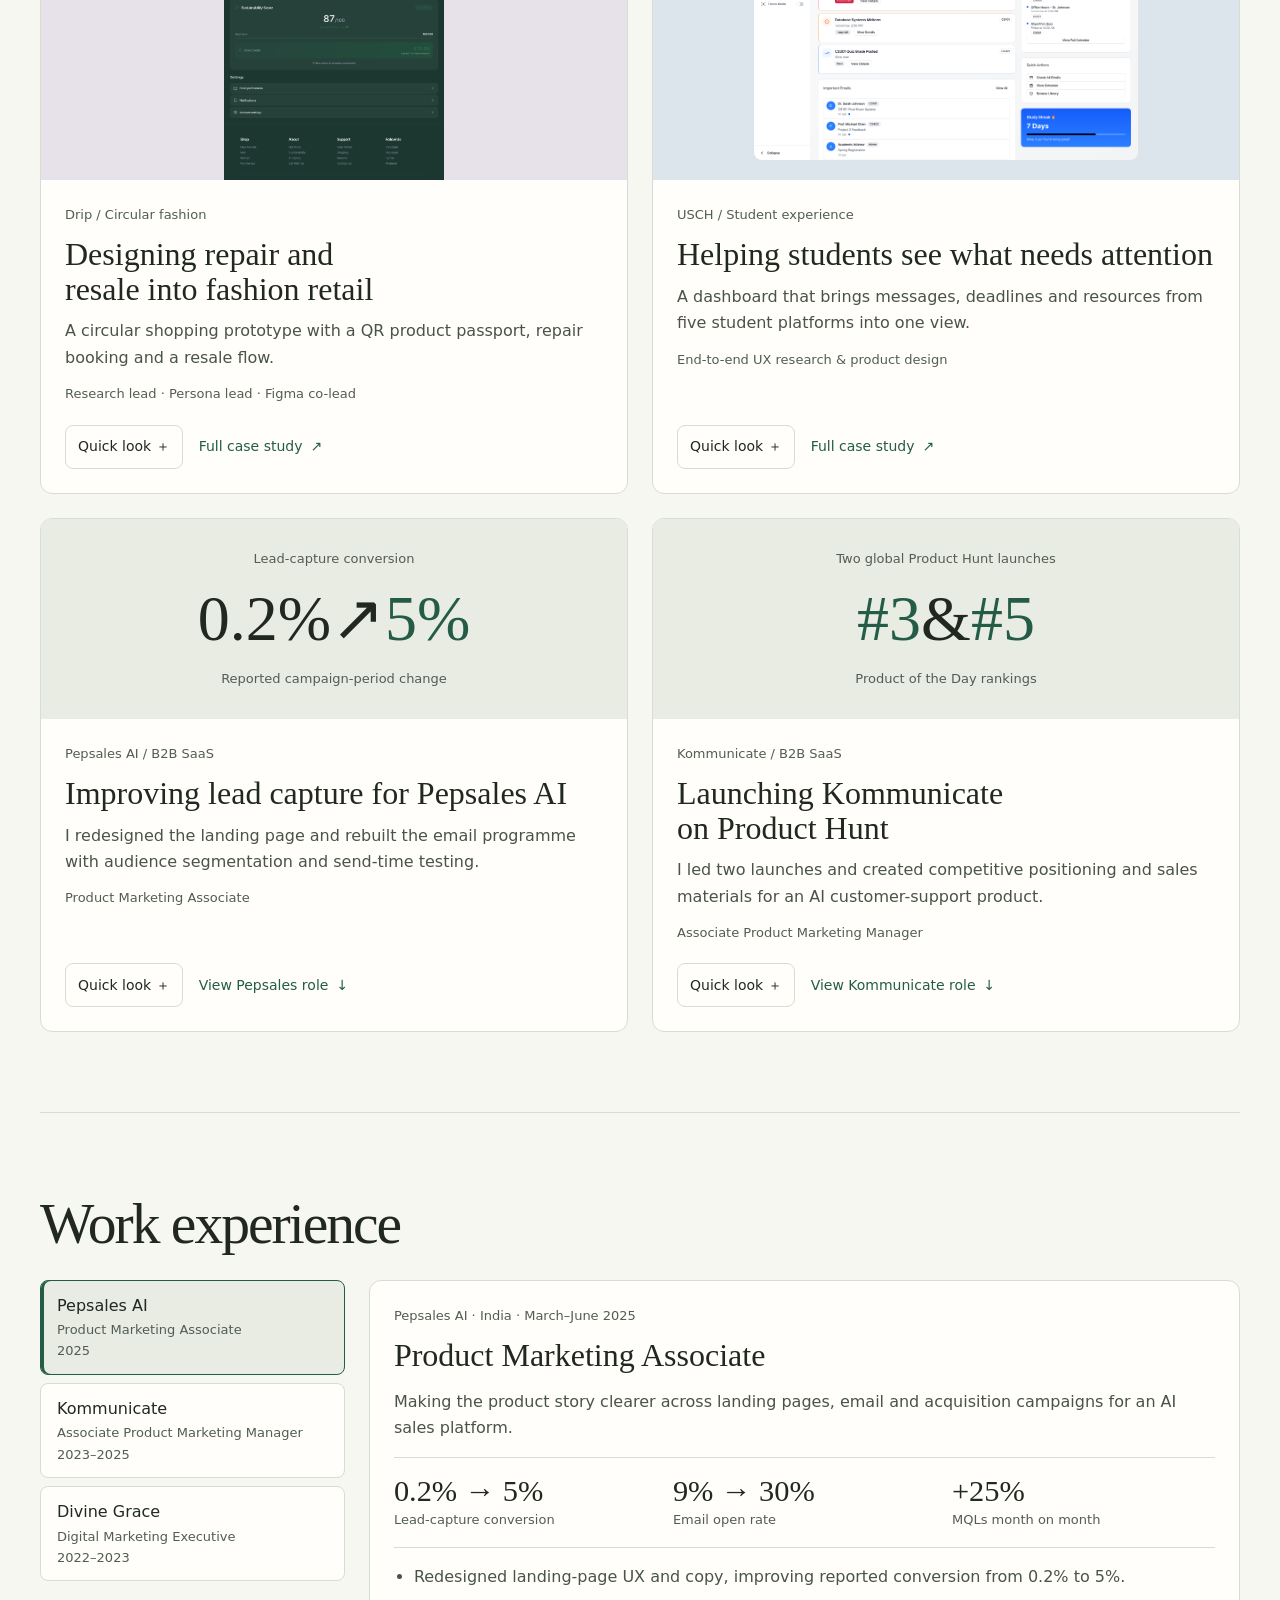
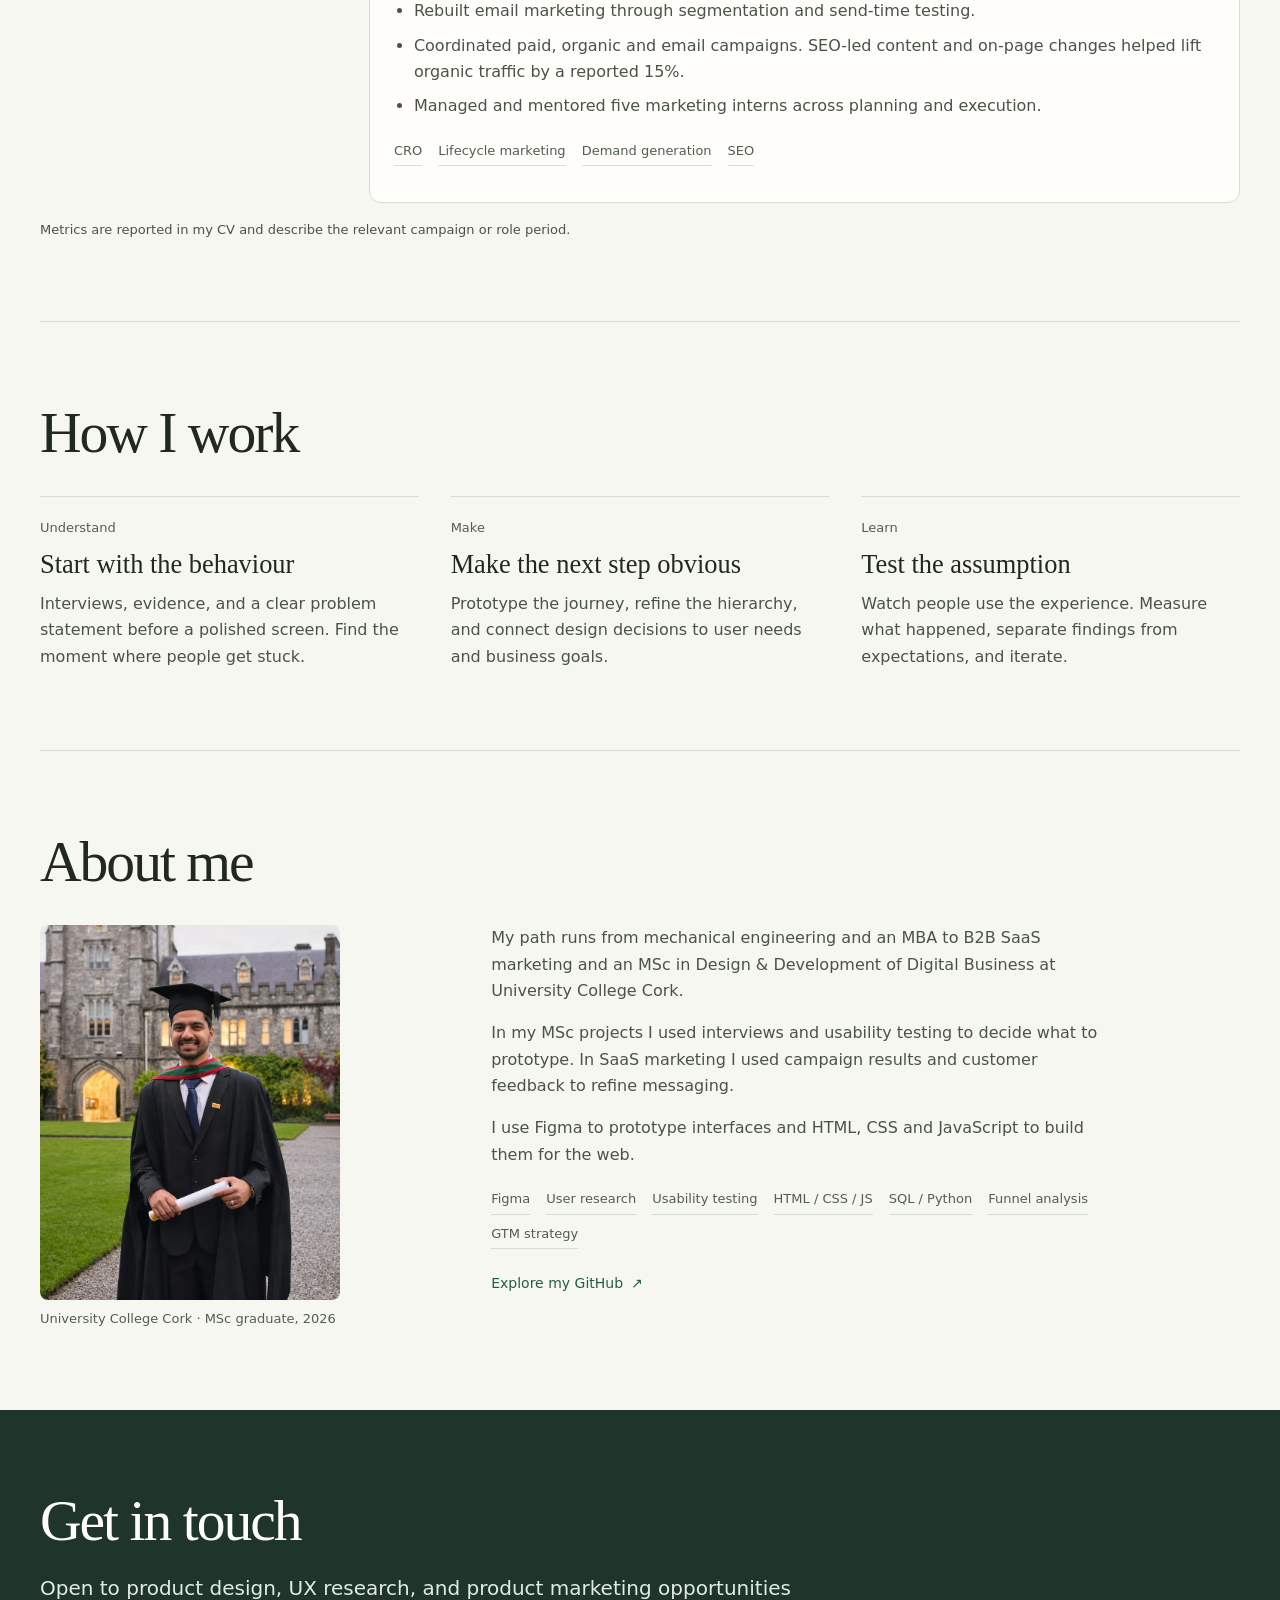
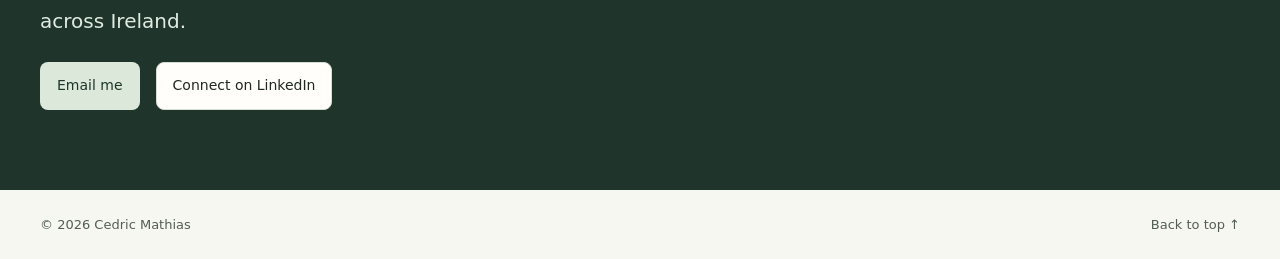
==== commit 97913d7a: "Polish portfolio typography, project previews, and navigation" ====
--- a/index.html
+++ b/index.html
@@ -4,8 +4,8 @@
   <meta charset="utf-8">
   <meta name="viewport" content="width=device-width,initial-scale=1">
   <meta name="theme-color" content="#f7f7f1">
-  <title>Cedric Mathias | Product Design & Growth</title>
-  <meta name="description" content="Product design informed by research. Growth grounded in real behaviour. Explore Cedric Mathias’s work across Musgrave, Drip, student experience and B2B SaaS.">
+  <title>Cedric Mathias | Product Design &amp; Product Marketing</title>
+  <meta name="description" content="Selected product design, UX research and B2B SaaS marketing work by Cedric Mathias.">
   <link rel="canonical" href="https://cedricmathias1.github.io/">
   <meta property="og:title" content="Cedric Mathias | Product design &amp; product marketing">
   <meta property="og:description" content="Selected work in product design, user research and B2B SaaS growth.">
@@ -14,10 +14,10 @@
   <meta property="og:image" content="https://cedricmathias1.github.io/images/USCH_Dashboard.png">
   <meta name="twitter:card" content="summary_large_image">
   <link rel="icon" href="data:image/svg+xml,%3Csvg xmlns='http://www.w3.org/2000/svg' viewBox='0 0 64 64'%3E%3Crect width='64' height='64' rx='16' fill='%2308090b'/%3E%3Ctext x='32' y='43' text-anchor='middle' font-family='Arial' font-size='32' fill='white'%3EC%3C/text%3E%3C/svg%3E">
-  <link rel="stylesheet" href="styles.css?v=work-first">
-  <link rel="stylesheet" href="explore.css?v=studio">
-  <script src="project-data.js?v=studio" defer></script>
-  <script src="explore.js?v=work-first" defer></script>
+  <link rel="stylesheet" href="styles.css?v=portfolio-polish">
+  <link rel="stylesheet" href="explore.css?v=portfolio-polish">
+  <script src="project-data.js?v=portfolio-polish" defer></script>
+  <script src="explore.js?v=portfolio-polish" defer></script>
 </head>
 <body>
 <a class="skip" href="#main">Skip to content</a>
@@ -29,29 +29,29 @@
   <section class="hero" aria-labelledby="hero-title">
     <div class="wrap hero-grid">
       <div class="hero-copy">
-        <p class="eyebrow">Product design · Product marketing</p>
-        <h1 id="hero-title">Making digital products easier to use and explain</h1>
-        <p class="lede">I’m Cedric, a University College Cork MSc graduate. My work spans service prototypes, student research, and B2B SaaS launches.</p>
+        <p class="eyebrow">Product design and marketing</p>
+        <h1 id="hero-title">Making products easier to use and understand</h1>
+        <p class="lede">I’m Cedric, a University College Cork MSc graduate. I’ve designed a reusable-cup rewards prototype, tested a student dashboard, and launched B2B SaaS products.</p>
         <p class="availability">Open to roles across Ireland</p>
         <div class="actions"><a class="button" href="#work">Explore my work</a><a class="text-link" href="Cedric-Mathias-CV.pdf" download>Download CV <span aria-hidden="true">↓</span></a></div>
       </div>
       <div class="hero-feature" aria-label="Featured project prototype">
         <div class="prototype-bar">
-          <span><span class="folio">01</span>Frank &amp; Honest</span>
+          <span>Frank &amp; Honest</span>
           <span>Musgrave team capstone</span>
         </div>
         <div class="prototype-stages">
           <figure class="prototype-stage" id="prototype-remember">
-            <figcaption><strong>Remember the cup</strong><span>Bring the cup before the coffee run</span></figcaption>
-            <a href="images/musgrave-home.png"><img src="images/musgrave-home.png" alt="Frank &amp; Honest dashboard with cup activity and reminders" width="365" height="1200" fetchpriority="high"></a>
+            <figcaption><strong>Remember the cup</strong><span>Opt-in reminders fit the coffee routine</span></figcaption>
+            <a class="prototype-image" href="images/musgrave-home.png"><img src="images/musgrave-home.png" alt="Frank &amp; Honest dashboard with cup activity and reminders" width="365" height="1200" fetchpriority="high"></a>
           </figure>
           <figure class="prototype-stage" id="prototype-scan" hidden>
-            <figcaption><strong>Scan at the till</strong><span>Use the familiar loyalty barcode</span></figcaption>
-            <a href="images/musgrave-scan.png"><img src="images/musgrave-scan.png" alt="Frank &amp; Honest loyalty barcode screen" width="447" height="884" loading="lazy"></a>
+            <figcaption><strong>Scan at the till</strong><span>The scan fits the existing checkout</span></figcaption>
+            <a class="prototype-image" href="images/musgrave-scan.png"><img src="images/musgrave-scan.png" alt="Frank &amp; Honest loyalty barcode screen" width="447" height="884" loading="lazy"></a>
           </figure>
           <figure class="prototype-stage" id="prototype-reward" hidden>
-            <figcaption><strong>See the reward</strong><span>Track progress after each reuse</span></figcaption>
-            <a href="images/musgrave-rewards.png"><img src="images/musgrave-rewards.png" alt="Frank &amp; Honest screen showing available loyalty rewards" width="312" height="1200" loading="lazy"></a>
+            <figcaption><strong>See the reward</strong><span>Each reuse counts toward a reward</span></figcaption>
+            <a class="prototype-image" href="images/musgrave-rewards.png"><img src="images/musgrave-rewards.png" alt="Frank &amp; Honest screen showing available loyalty rewards" width="312" height="1200" loading="lazy"></a>
           </figure>
         </div>
         <div class="prototype-footer">
@@ -60,44 +60,44 @@
             <button type="button" role="tab" id="prototype-tab-scan" aria-controls="prototype-scan" aria-selected="false" tabindex="-1">Scan</button>
             <button type="button" role="tab" id="prototype-tab-reward" aria-controls="prototype-reward" aria-selected="false" tabindex="-1">Reward</button>
           </div>
-          <a class="text-link" href="musgrave.html">Case study <span aria-hidden="true">↗︎</span></a>
+          <a class="text-link" href="musgrave.html">Musgrave case study <span aria-hidden="true">↗︎</span></a>
         </div>
       </div>
     </div>
   </section>
-  <div class="wrap proof" aria-label="Selected evidence">
+  <section class="wrap proof" aria-label="Selected project evidence">
     <div><strong>0.2% → 5%</strong><p>Reported landing-page conversion</p><small>Pepsales AI · Campaign period</small></div>
     <div><strong>45</strong><p>Students in moderated testing</p><small>USCH · Two testing rounds</small></div>
     <div><strong>3</strong><p>Connected app prototypes</p><small>Musgrave · Team capstone</small></div>
-  </div>
+  </section>
   <section class="section wrap work-explorer" id="work" aria-labelledby="work-title">
-    <div class="explorer-heading"><h2 id="work-title">Selected work</h2><p>Design research, prototypes, and product launches</p></div>
-    <div class="filter-row" hidden><div class="filter-buttons" role="group" aria-label="Filter projects"><button type="button" data-filter="all" aria-pressed="true">All work <span>5</span></button><button type="button" data-filter="design" aria-pressed="false">Product & UX <span>3</span></button><button type="button" data-filter="growth" aria-pressed="false">Growth & GTM <span>2</span></button></div><p id="project-count" role="status" aria-live="polite">5 projects</p></div>
+    <div class="explorer-heading"><h2 id="work-title">Selected work</h2></div>
+    <div class="filter-row" hidden><div class="filter-buttons" role="group" aria-label="Filter projects"><button type="button" data-filter="all" aria-pressed="true">All work</button><button type="button" data-filter="design" aria-pressed="false">Product &amp; UX</button><button type="button" data-filter="growth" aria-pressed="false">Growth &amp; GTM</button></div><p id="project-count" role="status" aria-live="polite">5 projects</p></div>
     <div class="work-grid"><article class="work-card card-featured" data-category="design" data-project="musgrave">
-      <div class="card-art art-musgrave"><img src="images/musgrave-home.png" alt="Home dashboard with loyalty barcode, cup journey and coffee reminders" loading="lazy" decoding="async"></div><div class="card-copy"><p class="eyebrow"><span class="folio">01</span>Musgrave / Frank &amp; Honest</p><h3>Making reusable cups easier to remember</h3><p class="card-summary">Turning a forgotten reusable cup into a more rewarding daily routine.</p><p class="card-role">Research &amp; Figma prototyping lead · Team capstone</p><div class="card-actions"><button class="quick-button" data-quick="musgrave" hidden>Quick look <span aria-hidden="true">＋</span><span class="sr-only">: Musgrave / Frank &amp; Honest</span></button><a class="text-link" href="musgrave.html">Full case study <span aria-hidden="true">↗︎</span></a></div></div></article><article class="work-card " data-category="design" data-project="drip">
-      <div class="card-art art-drip"><img src="images/drip-profile.png" alt="Sustainability profile with progress, Eco Points and store credit" loading="lazy" decoding="async"></div><div class="card-copy"><p class="eyebrow"><span class="folio">02</span>Drip / Circular fashion</p><h3>Designing repair and resale into fashion retail</h3><p class="card-summary">Making repair, resale and product transparency part of the shopping experience.</p><p class="card-role">Research lead · Persona lead · Figma co-lead</p><div class="card-actions"><button class="quick-button" data-quick="drip" hidden>Quick look <span aria-hidden="true">＋</span><span class="sr-only">: Drip / Circular fashion</span></button><a class="text-link" href="drip.html">Full case study <span aria-hidden="true">↗︎</span></a></div></div></article><article class="work-card " data-category="design" data-project="usch">
-      <div class="card-art art-usch"><img src="images/USCH_Dashboard.png" alt="Unified dashboard with priority actions, events and messages" loading="lazy" decoding="async"></div><div class="card-copy"><p class="eyebrow"><span class="folio">03</span>USCH / Student experience</p><h3>Helping students see what needs attention</h3><p class="card-summary">A calmer dashboard for the messages, deadlines and resources students need.</p><p class="card-role">End-to-end UX research &amp; product design</p><div class="card-actions"><button class="quick-button" data-quick="usch" hidden>Quick look <span aria-hidden="true">＋</span><span class="sr-only">: USCH / Student experience</span></button><a class="text-link" href="usch.html">Full case study <span aria-hidden="true">↗︎</span></a></div></div></article><article class="work-card " data-category="growth" data-project="pepsales">
-      <div class="card-art art-pepsales"><span class="art-kicker">Lead-capture conversion</span><div class="art-conversion"><span>0.2%</span><i aria-hidden="true">↗︎</i><strong>5%</strong></div><span class="art-caption">Reported campaign-period change</span></div><div class="card-copy"><p class="eyebrow"><span class="folio">04</span>Pepsales AI / B2B SaaS</p><h3>Improving lead capture for Pepsales AI</h3><p class="card-summary">Connecting landing-page UX, lifecycle email and campaigns to lead generation.</p><p class="card-role">Product Marketing Associate</p><div class="card-actions"><button class="quick-button" data-quick="pepsales" hidden>Quick look <span aria-hidden="true">＋</span><span class="sr-only">: Pepsales AI / B2B SaaS</span></button><a class="text-link" href="#experience">View experience <span aria-hidden="true">↗︎</span></a></div></div></article><article class="work-card " data-category="growth" data-project="kommunicate">
-      <div class="card-art art-kommunicate"><span class="art-kicker">Two global Product Hunt launches</span><div class="launch-ranks"><strong>#3</strong><span>&</span><strong>#5</strong></div><span class="art-caption">Product of the Day rankings</span></div><div class="card-copy"><p class="eyebrow"><span class="folio">05</span>Kommunicate / B2B SaaS</p><h3>Launching Kommunicate on Product Hunt</h3><p class="card-summary">Product positioning, launch execution and sales enablement for AI customer support.</p><p class="card-role">Associate Product Marketing Manager</p><div class="card-actions"><button class="quick-button" data-quick="kommunicate" hidden>Quick look <span aria-hidden="true">＋</span><span class="sr-only">: Kommunicate / B2B SaaS</span></button><a class="text-link" href="#experience">View experience <span aria-hidden="true">↗︎</span></a></div></div></article></div>
+      <div class="card-art art-musgrave"><img src="images/musgrave-home.png" alt="Home dashboard with loyalty barcode, cup journey and coffee reminders" loading="lazy" decoding="async"></div><div class="card-copy"><p class="eyebrow">Musgrave / Frank &amp; Honest</p><h3>Making reusable cups easier to remember</h3><p class="card-summary">A loyalty prototype that helps coffee customers remember their cups and see what they earn for reusing them.</p><p class="card-role">Research &amp; Figma prototyping lead · Team capstone</p><div class="card-actions"><button class="quick-button" data-quick="musgrave" hidden>Quick look <span aria-hidden="true">＋</span><span class="sr-only">: Musgrave / Frank &amp; Honest</span></button><a class="text-link" href="musgrave.html">Full case study <span aria-hidden="true">↗︎</span></a></div></div></article><article class="work-card" data-category="design" data-project="drip">
+      <div class="card-art art-drip"><img src="images/drip-profile.png" alt="Sustainability profile with progress, Eco Points and store credit" loading="lazy" decoding="async"></div><div class="card-copy"><p class="eyebrow">Drip / Circular fashion</p><h3>Designing repair and resale into fashion retail</h3><p class="card-summary">A circular shopping prototype with a QR product passport, repair booking and a resale flow.</p><p class="card-role">Research lead · Persona lead · Figma co-lead</p><div class="card-actions"><button class="quick-button" data-quick="drip" hidden>Quick look <span aria-hidden="true">＋</span><span class="sr-only">: Drip / Circular fashion</span></button><a class="text-link" href="drip.html">Full case study <span aria-hidden="true">↗︎</span></a></div></div></article><article class="work-card" data-category="design" data-project="usch">
+      <div class="card-art art-usch"><img src="images/USCH_Dashboard.png" alt="Unified dashboard with priority actions, events and messages" loading="lazy" decoding="async"></div><div class="card-copy"><p class="eyebrow">USCH / Student experience</p><h3>Helping students see what needs attention</h3><p class="card-summary">A dashboard that brings messages, deadlines and resources from five student platforms into one view.</p><p class="card-role">End-to-end UX research &amp; product design</p><div class="card-actions"><button class="quick-button" data-quick="usch" hidden>Quick look <span aria-hidden="true">＋</span><span class="sr-only">: USCH / Student experience</span></button><a class="text-link" href="usch.html">Full case study <span aria-hidden="true">↗︎</span></a></div></div></article><article class="work-card" data-category="growth" data-project="pepsales">
+      <div class="card-art art-pepsales"><span class="art-kicker">Lead-capture conversion</span><div class="art-conversion"><span>0.2%</span><i aria-hidden="true">↗︎</i><strong>5%</strong></div><span class="art-caption">Reported campaign-period change</span></div><div class="card-copy"><p class="eyebrow">Pepsales AI / B2B SaaS</p><h3>Improving lead capture for Pepsales AI</h3><p class="card-summary">I redesigned the landing page and rebuilt the email programme with audience segmentation and send-time testing.</p><p class="card-role">Product Marketing Associate</p><div class="card-actions"><button class="quick-button" data-quick="pepsales" hidden>Quick look <span aria-hidden="true">＋</span><span class="sr-only">: Pepsales AI / B2B SaaS</span></button><a class="text-link" href="#job-pepsales">View Pepsales role <span aria-hidden="true">↓</span></a></div></div></article><article class="work-card" data-category="growth" data-project="kommunicate">
+      <div class="card-art art-kommunicate"><span class="art-kicker">Two global Product Hunt launches</span><div class="launch-ranks"><strong>#3</strong><span>&</span><strong>#5</strong></div><span class="art-caption">Product of the Day rankings</span></div><div class="card-copy"><p class="eyebrow">Kommunicate / B2B SaaS</p><h3>Launching Kommunicate on Product Hunt</h3><p class="card-summary">I led two launches and created competitive positioning and sales materials for an AI customer-support product.</p><p class="card-role">Associate Product Marketing Manager</p><div class="card-actions"><button class="quick-button" data-quick="kommunicate" hidden>Quick look <span aria-hidden="true">＋</span><span class="sr-only">: Kommunicate / B2B SaaS</span></button><a class="text-link" href="#job-kommunicate">View Kommunicate role <span aria-hidden="true">↓</span></a></div></div></article></div>
   </section>
   <section class="section wrap experience" id="experience" aria-labelledby="experience-title">
-    <div class="explorer-heading"><div><h2 id="experience-title">Work experience</h2></div><p>Hands-on marketing experience across B2B SaaS and education. Explore my role at each company.</p></div>
+    <div class="explorer-heading"><h2 id="experience-title">Work experience</h2></div>
     <div class="experience-layout"><div class="company-list" role="tablist" aria-label="Work experience" aria-orientation="vertical" hidden>
-      <button id="tab-pepsales" type="button" role="tab" aria-selected="true" aria-controls="job-pepsales" tabindex="0"><span>Pepsales AI</span><small>Product Marketing Associate</small><span class="company-period">2025 <i aria-hidden="true">↗︎</i></span></button>
-      <button id="tab-kommunicate" type="button" role="tab" aria-selected="false" aria-controls="job-kommunicate" tabindex="-1"><span>Kommunicate</span><small>Associate Product Marketing Manager</small><span class="company-period">2023–2025 <i aria-hidden="true">↗︎</i></span></button>
-      <button id="tab-divine" type="button" role="tab" aria-selected="false" aria-controls="job-divine" tabindex="-1"><span>Divine Grace</span><small>Digital Marketing Executive</small><span class="company-period">2022–2023 <i aria-hidden="true">↗︎</i></span></button>
+      <button id="tab-pepsales" type="button" role="tab" aria-selected="true" aria-controls="job-pepsales" tabindex="0"><span>Pepsales AI</span><small>Product Marketing Associate</small><span class="company-period">2025</span></button>
+      <button id="tab-kommunicate" type="button" role="tab" aria-selected="false" aria-controls="job-kommunicate" tabindex="-1"><span>Kommunicate</span><small>Associate Product Marketing Manager</small><span class="company-period">2023–2025</span></button>
+      <button id="tab-divine" type="button" role="tab" aria-selected="false" aria-controls="job-divine" tabindex="-1"><span>Divine Grace</span><small>Digital Marketing Executive</small><span class="company-period">2022–2023</span></button>
     </div><div class="job-panels">
-      <article class="job-panel" id="job-pepsales"><p class="eyebrow">Pepsales AI · India · March–June 2025</p><h3>Product Marketing Associate</h3><p class="job-intro">Making the product story clearer across landing pages, email and acquisition campaigns for an AI sales platform.</p><div class="job-metrics"><div><strong>0.2% → 5%</strong><span>Lead-capture conversion</span></div><div><strong>9% → 30%</strong><span>Email open rate</span></div><div><strong>+25%</strong><span>MQLs month on month</span></div></div><ul><li>Redesigned landing-page UX and copy, improving reported conversion from 0.2% to 5%.</li><li>Rebuilt email marketing through segmentation and send-time testing.</li><li>Coordinated paid, organic and email activity; delivered a reported 15% organic-traffic uplift.</li><li>Managed and mentored five marketing interns across planning and execution.</li></ul><div class="skill-pills"><span>CRO</span><span>Lifecycle marketing</span><span>Demand generation</span><span>SEO</span></div></article>
+      <article class="job-panel" id="job-pepsales"><p class="eyebrow">Pepsales AI · India · March–June 2025</p><h3>Product Marketing Associate</h3><p class="job-intro">Making the product story clearer across landing pages, email and acquisition campaigns for an AI sales platform.</p><div class="job-metrics"><div><strong>0.2% → 5%</strong><span>Lead-capture conversion</span></div><div><strong>9% → 30%</strong><span>Email open rate</span></div><div><strong>+25%</strong><span>MQLs month on month</span></div></div><ul><li>Redesigned landing-page UX and copy, improving reported conversion from 0.2% to 5%.</li><li>Rebuilt email marketing through segmentation and send-time testing.</li><li>Coordinated paid, organic and email campaigns. SEO-led content and on-page changes helped lift organic traffic by a reported 15%.</li><li>Managed and mentored five marketing interns across planning and execution.</li></ul><div class="skill-pills"><span>CRO</span><span>Lifecycle marketing</span><span>Demand generation</span><span>SEO</span></div></article>
       <article class="job-panel" id="job-kommunicate"><p class="eyebrow">Kommunicate · India · August 2023–February 2025</p><h3>Associate Product Marketing Manager</h3><p class="job-intro">Connecting an AI customer-support product with the buyers, communities and sales conversations that drive adoption.</p><div class="job-metrics"><div><strong>#3 / #5</strong><span>Global Product Hunt rankings</span></div><div><strong>+20%</strong><span>New user acquisition</span></div><div><strong>+10%</strong><span>Sales close rates</span></div></div><ul><li>Led two Product Hunt launches and worked on GTM strategy for EU and global markets.</li><li>Built collateral, battlecards and competitive positioning to support Sales.</li><li>Delivered integrated campaigns associated with a reported 15% improvement in lead conversion.</li><li>Used NPS feedback to refine messaging and retention programmes, with a reported 25% improvement in customer satisfaction scores.</li></ul><div class="skill-pills"><span>Product launches</span><span>Positioning</span><span>Sales enablement</span><span>Customer insights</span></div></article>
       <article class="job-panel" id="job-divine"><p class="eyebrow">Divine Grace Institution of Health Sciences · India · November 2022–July 2023</p><h3>Digital Marketing Executive</h3><p class="job-intro">Helping an education institution reach prospective students through useful content, search visibility and enrolment campaigns.</p><ul><li>Managed social media and digital marketing channels.</li><li>Planned and executed enrolment campaigns focused on enquiry generation and cost per lead.</li><li>Optimised website content and technical SEO to improve organic search visibility.</li><li>Restructured paid-media activity with a focus on return on ad spend.</li></ul><div class="skill-pills"><span>Social media</span><span>Content marketing</span><span>Paid campaigns</span><span>Website optimisation</span></div></article>
     </div></div><p class="experience-note">Metrics are reported in my CV and describe the relevant campaign or role period.</p>
   </section>
   <section class="section wrap" aria-labelledby="approach-title"><h2 id="approach-title">How I work</h2><div class="approach">
-    <article><p class="eyebrow">01 / Understand</p><h3>Start with the behaviour</h3><p>Interviews, evidence, and a clear problem statement before a polished screen. Find the moment where people get stuck.</p></article>
-    <article><p class="eyebrow">02 / Make</p><h3>Make the next step obvious</h3><p>Prototype the journey, refine the hierarchy, and connect design decisions to user needs and business goals.</p></article>
-    <article><p class="eyebrow">03 / Learn</p><h3>Test the assumption</h3><p>Watch people use the experience. Measure what happened, separate findings from expectations, and iterate.</p></article>
+    <article><p class="eyebrow">Understand</p><h3>Start with the behaviour</h3><p>Interviews, evidence, and a clear problem statement before a polished screen. Find the moment where people get stuck.</p></article>
+    <article><p class="eyebrow">Make</p><h3>Make the next step obvious</h3><p>Prototype the journey, refine the hierarchy, and connect design decisions to user needs and business goals.</p></article>
+    <article><p class="eyebrow">Learn</p><h3>Test the assumption</h3><p>Watch people use the experience. Measure what happened, separate findings from expectations, and iterate.</p></article>
   </div></section>
-  <section class="section wrap about" id="about" aria-labelledby="about-title"><div><h2 id="about-title">About me</h2><figure class="about-portrait"><img src="images/cedric-portrait.webp" alt="Cedric Mathias at his University College Cork graduation" width="800" height="1200" loading="lazy" decoding="async"><figcaption>University College Cork · MSc graduate, 2026</figcaption></figure></div><div><p>My path runs from mechanical engineering and an MBA to B2B SaaS marketing and an MSc in Design & Development of Digital Business at University College Cork.</p><p>That combination shapes how I work: understand the system, listen to the person using it, and connect the design to a meaningful outcome.</p><p>I work with Figma for research-led design and prototyping, and HTML, CSS, and JavaScript for web experiences. This portfolio uses those same fundamentals.</p><div class="stack" aria-label="Tools and methods"><span>Figma</span><span>User research</span><span>Usability testing</span><span>HTML / CSS / JS</span><span>SQL / Python</span><span>Funnel analysis</span><span>GTM strategy</span></div><a class="text-link" href="https://github.com/Cedricmathias1">Explore my GitHub <span aria-hidden="true">↗︎</span></a></div></section>
+  <section class="section wrap about" id="about" aria-labelledby="about-title"><h2 id="about-title">About me</h2><figure class="about-portrait"><img src="images/cedric-portrait.webp" alt="Cedric Mathias at his University College Cork graduation" width="800" height="1200" loading="lazy" decoding="async"><figcaption>University College Cork · MSc graduate, 2026</figcaption></figure><div><p>My path runs from mechanical engineering and an MBA to B2B SaaS marketing and an MSc in Design & Development of Digital Business at University College Cork.</p><p>In my MSc projects I used interviews and usability testing to decide what to prototype. In SaaS marketing I used campaign results and customer feedback to refine messaging.</p><p>I use Figma to prototype interfaces and HTML, CSS and JavaScript to build them for the web.</p><div class="stack" aria-label="Tools and methods"><span>Figma</span><span>User research</span><span>Usability testing</span><span>HTML / CSS / JS</span><span>SQL / Python</span><span>Funnel analysis</span><span>GTM strategy</span></div><a class="text-link" href="https://github.com/Cedricmathias1">Explore my GitHub <span aria-hidden="true">↗︎</span></a></div></section>
   <section class="section contact" id="contact" aria-labelledby="contact-title"><div class="wrap"><h2 id="contact-title">Get in touch</h2><p class="lede">Open to product design, UX research, and product marketing opportunities across Ireland.</p><div class="actions"><a class="button" href="mailto:mathiascedric3@gmail.com">Email me</a><a class="button secondary" href="https://www.linkedin.com/in/cedric-mathias/">Connect on LinkedIn</a></div></div></section>
 </main>
 <footer class="wrap footer"><span>© 2026 Cedric Mathias</span><a href="#main">Back to top ↑</a></footer>
--- a/styles.css
+++ b/styles.css
@@ -1,4 +1,4 @@
-/* Design pass informed by Unslop by Damir Sokolovsky (heydamir.design/unslop). */
+/* Design pass informed by Unslop by Damir Sokolovsky (@heydamir, https://heydamir.design/unslop), CC BY 4.0. */
 :root {
   color-scheme: light;
   --paper: #f7f7f1;
@@ -13,6 +13,7 @@
   --sans: system-ui, sans-serif;
   --serif: Georgia, "Times New Roman", serif;
   --radius: 8px;
+  --panel-radius: 12px;
 }
 * { box-sizing: border-box; }
 html { scroll-padding-top: 24px; }
@@ -29,17 +30,16 @@
 :focus-visible { outline: 2px solid var(--accent); outline-offset: 4px; }
 ::selection { background: var(--accent); color: white; }
 .wrap, .nav { width: min(1200px, calc(100% - 64px)); margin-inline: auto; }
-.section { padding-block: 96px; }
+.section { padding-block: 80px; }
+.section + .section:not(.contact) { border-top: 1px solid var(--line); }
 .eyebrow, .availability, .caption, .fine-print { font-size: .8125rem; color: var(--muted); }
 .eyebrow { margin-bottom: 12px; }
-.folio { display: inline-block; margin-right: 8px; color: var(--accent); font-variant-numeric: tabular-nums; }
-.folio::after { content: " /"; color: var(--muted); }
 .lede { margin-top: 20px; max-width: 60ch; font-size: clamp(1.05rem, 1.6vw, 1.25rem); }
 .skip { position: fixed; z-index: 3; top: 8px; left: 8px; padding: 12px; background: var(--surface); transform: translateY(-150%); }
 .skip:focus { transform: none; }
 .nav-shell { background: var(--paper); border-bottom: 1px solid var(--line); }
 .nav, .nav-links { display: flex; align-items: center; justify-content: space-between; gap: 24px; }
-.nav { min-height: 68px; }
+.nav { min-height: 64px; }
 .brand { font-weight: 600; }
 .nav-links a, .text-link { display: inline-flex; align-items: center; gap: 8px; min-height: 44px; font-size: .875rem; }
 .nav-links a:hover, .text-link:hover, .footer a:hover { text-decoration: underline; text-underline-offset: 4px; }
@@ -52,7 +52,9 @@
 .approach { display: grid; grid-template-columns: repeat(3, minmax(0, 1fr)); gap: 32px; margin-top: 32px; }
 .approach article { padding-top: 20px; border-top: 1px solid var(--line); }
 .approach h3 { margin-bottom: 12px; font-size: 1.65rem; }
-.about { display: grid; grid-template-columns: 1fr 1.3fr; gap: 48px; border-top: 1px solid var(--line); }
+.about { display: grid; grid-template-columns: minmax(0, .7fr) minmax(0, 1.3fr); gap: 32px 48px; align-items: start; }
+.about h2 { grid-column: 1 / -1; }
+.about > div { max-width: 60ch; }
 .about p + p { margin-top: 16px; }
 .stack, .skill-pills { display: flex; flex-wrap: wrap; gap: 8px 16px; margin-block: 20px 12px; font-size: .8125rem; color: var(--muted); }
 .stack span, .skill-pills span { border-bottom: 1px solid var(--line); padding-bottom: 4px; }
@@ -64,7 +66,7 @@
 .footer { display: flex; justify-content: space-between; flex-wrap: wrap; gap: 16px; padding-block: 24px; color: var(--muted); font-size: .8125rem; }
 @media (max-width: 720px) {
   .wrap, .nav { width: calc(100% - 40px); }
-  .section { padding-block: 56px; }
+  .section { padding-block: 48px; }
   .about, .approach { grid-template-columns: 1fr; gap: 24px; }
 }
 @media (max-width: 520px) {
@@ -77,6 +79,6 @@
   .section { padding-block: 24px; }
 }
 
-.about-portrait { margin-top: 24px; max-width: 280px; }
+.about-portrait { max-width: 300px; }
 .about-portrait img { width: 100%; aspect-ratio: 4 / 5; object-fit: cover; object-position: center 25%; border-radius: 8px; }
 .about-portrait figcaption { margin-top: 8px; color: var(--muted); font-size: .8125rem; }
--- a/explore.css
+++ b/explore.css
@@ -1,62 +1,77 @@
-.hero { padding-block: 80px 48px; }
+.hero { padding-block: 64px 40px; }
 .hero-grid { display: grid; grid-template-columns: minmax(0, .95fr) minmax(0, 1.05fr); align-items: center; gap: 48px; }
-.hero h1 { font-size: clamp(2.75rem, 5.4vw, 5.25rem); text-wrap: balance; }
+.hero h1 { max-width: 14ch; font-size: clamp(2.5rem, 5.25vw, 5rem); }
+.hero .lede { max-width: 42ch; }
 .hero .availability { margin-top: 16px; }
-.hero-feature { min-width: 0; overflow: hidden; border: 1px solid var(--line); border-radius: 16px; background: var(--surface); }
+.hero-feature { min-width: 0; overflow: hidden; border: 1px solid var(--line); border-radius: var(--panel-radius); background: var(--surface); }
 .prototype-bar, .prototype-footer { display: flex; align-items: center; justify-content: space-between; flex-wrap: wrap; gap: 4px 16px; padding: 8px 16px; font-size: .8125rem; }
 .prototype-bar { min-height: 48px; }
+.prototype-bar > span:first-child { font-weight: 600; }
 .prototype-bar > span:last-child { color: var(--muted); }
 .prototype-stages { background: #203d34; color: #fffefa; }
-.prototype-stage { display: grid; grid-template-columns: minmax(0, .84fr) minmax(0, 1fr); align-items: end; grid-template-rows: minmax(0, 1fr); gap: 16px; height: clamp(296px, 33vw, 456px); padding: 24px 24px 0; overflow: hidden; }
-.prototype-stage figcaption { align-self: center; padding-block-end: 24px; }
-.prototype-stage strong { display: block; font: 400 clamp(1.75rem, 3.2vw, 3.5rem)/1.05 var(--serif); text-wrap: balance; }
+.prototype-stage {
+  display: grid;
+  grid-template-columns: minmax(0, 1fr) minmax(0, 1fr);
+  grid-template-rows: minmax(0, 1fr);
+  align-items: center;
+  gap: 20px;
+  height: clamp(288px, 33vw, 432px);
+  padding: 20px 20px 20px 24px;
+}
+.prototype-stage strong { display: block; font: 400 clamp(1.5rem, 3.2vw, 3.25rem)/1.05 var(--serif); text-wrap: balance; }
 .prototype-stage figcaption span { display: block; color: #dce9da; font-size: .875rem; margin-top: 12px; }
-.prototype-stage a { display: block; width: min(100%, 252px); height: 100%; min-height: 0; align-self: start; }
-.prototype-stage a:focus-visible { outline-color: white; outline-offset: 4px; }
-.prototype-stage img { width: 100%; border-radius: 12px 12px 0 0; }
+.prototype-image { display: block; justify-self: center; width: 100%; max-width: 236px; height: 100%; min-height: 0; }
+.prototype-image:focus-visible { outline-color: white; }
+.prototype-image img { height: 100%; width: auto; margin-inline: auto; object-fit: contain; border-radius: var(--radius); }
+.prototype-stage:not(#prototype-scan) .prototype-image img {
+  width: 100%;
+  object-fit: cover;
+  object-position: center top;
+}
+#prototype-reward .prototype-image img { object-position: center 8%; }
 .prototype-tabs { display: flex; flex-wrap: wrap; gap: 4px; }
-.prototype-tabs button { border: 0; border-radius: 6px; min-height: 44px; padding-inline: 8px; background: transparent; color: var(--secondary); cursor: pointer; }
-.prototype-tabs button:hover, .prototype-tabs button[aria-selected=true] { color: var(--accent); background: var(--board); }
+.prototype-tabs button { border: 0; border-radius: 0; border-bottom: 2px solid transparent; min-height: 44px; padding-inline: 8px; background: transparent; color: var(--secondary); cursor: pointer; }
+.prototype-tabs button:hover { color: var(--accent); }
+.prototype-tabs button[aria-selected=true] { color: var(--accent); border-bottom-color: currentColor; }
 .prototype-footer > a { margin-left: auto; }
-.proof { display: grid; grid-template-columns: repeat(3, minmax(0, 1fr)); gap: 24px; padding-block: 24px; border-block: 1px solid var(--line); }
+.proof { display: grid; grid-template-columns: repeat(3, minmax(0, 1fr)); gap: 24px; padding-block: 20px; border-block: 1px solid var(--line); }
 .proof strong, .job-metrics strong, .dialog-metrics strong, .metric-art strong, .art-conversion, .launch-ranks { display: block; color: var(--ink); font: 400 clamp(1.5rem, 3.5vw, 2.75rem)/1.15 var(--serif); font-variant-numeric: tabular-nums; }
 .proof small { color: var(--muted); }
-.explorer-heading { display: flex; align-items: end; justify-content: space-between; gap: 24px; margin-bottom: 32px; }
-.explorer-heading > p { max-width: 34ch; }
+.explorer-heading { margin-bottom: 24px; }
 .filter-row { display: flex; align-items: center; justify-content: space-between; gap: 12px; margin-bottom: 24px; }
 .filter-buttons, .card-actions { display: flex; flex-wrap: wrap; gap: 8px; }
 .filter-row p { font-size: .8125rem; }
 .filter-buttons button, .quick-button, .icon-button { min-height: 44px; padding: 8px 12px; background: var(--surface); color: var(--ink); border: 1px solid var(--line); border-radius: var(--radius); cursor: pointer; font-size: .875rem; }
 .filter-buttons button:hover, .quick-button:hover, .icon-button:hover { background: var(--board); }
 .filter-buttons button[aria-pressed=true] { color: white; background: var(--accent); border-color: var(--accent); }
-.filter-buttons button span { margin-left: 4px; font-variant-numeric: tabular-nums; }
 .work-grid { display: grid; grid-template-columns: repeat(2, minmax(0, 1fr)); gap: 24px; }
-.work-card { background: var(--surface); border: 1px solid var(--line); border-radius: 12px; }
+.work-card { display: flex; flex-direction: column; min-width: 0; background: var(--surface); border: 1px solid var(--line); border-radius: var(--panel-radius); }
 .work-card.card-featured { grid-column: 1 / -1; display: grid; grid-template-columns: 1.1fr .9fr; }
-.card-art { display: grid; justify-items: center; align-items: start; overflow: hidden; height: 288px; padding: 24px 24px 0; background: var(--board); border-radius: 11px 11px 0 0; }
+.card-art { display: grid; justify-items: center; align-items: start; overflow: hidden; height: 288px; padding: 20px; background: var(--board); border-radius: 11px 11px 0 0; }
 .card-featured .card-art { height: 384px; border-radius: 11px 0 0 11px; }
-.card-art img { width: min(220px, 100%); border-radius: 8px; }
+.card-art img { width: min(220px, 100%); border-radius: var(--radius); }
 .art-musgrave { background: #28473d; }
 .art-musgrave img { width: min(252px, 100%); }
 .art-drip { background: #e7e2e9; }
-.art-usch { background: #dce5eb; align-items: center; padding-bottom: 24px; }
-.art-usch img { width: 100%; }
+.art-usch { background: #dce5eb; align-items: center; }
+.art-usch img { width: auto; max-height: 248px; object-fit: contain; }
 .art-pepsales, .art-kommunicate { height: 200px; align-content: center; gap: 12px; padding: 24px; text-align: center; }
 .art-conversion, .launch-ranks { font-size: clamp(2.25rem, 5vw, 4.25rem); }
 .art-conversion strong, .launch-ranks strong { display: inline; color: var(--accent); font: inherit; }
 .art-conversion i, .company-period i { font-style: normal; }
 .art-kicker, .art-caption, .card-role { font-size: .8125rem; color: var(--muted); }
-.card-copy { padding: 24px; align-self: center; }
-.card-featured .card-copy { padding: 32px; }
+.card-copy { display: flex; flex: 1; flex-direction: column; padding: 24px; }
+.card-featured .card-copy { justify-content: center; padding: 32px; }
 .card-featured h3 { font-size: clamp(2rem, 3.7vw, 3.5rem); }
 .card-summary, .card-role { margin-top: 12px; }
-.card-actions { align-items: center; gap: 8px 16px; margin-top: 20px; }
+.card-actions { align-items: center; gap: 8px 16px; margin-top: auto; padding-top: 20px; }
+.card-featured .card-actions { margin-top: 0; }
 .sr-only { position: absolute; width: 1px; height: 1px; overflow: hidden; clip-path: inset(50%); white-space: nowrap; }
-.experience { border-top: 1px solid var(--line); }
 .experience-layout { display: grid; grid-template-columns: minmax(0, 1fr); gap: 24px; }
 .experience-layout:has(.company-list:not([hidden])) { grid-template-columns: minmax(0, .35fr) minmax(0, 1fr); }
 .company-list { display: grid; align-content: start; gap: 8px; }
 .company-list button { min-height: 72px; padding: 12px 16px; text-align: left; color: var(--ink); border: 1px solid var(--line); border-radius: var(--radius); background: var(--surface); cursor: pointer; }
+.company-list button:hover { background: var(--board); }
 .company-list button[aria-selected=true] { border-color: var(--accent); box-shadow: inset 3px 0 var(--accent); background: var(--board); }
 .company-list small, .company-period, .job-metrics span, .dialog-metrics span, .metric-art span { display: block; color: var(--muted); font-size: .8125rem; }
 .job-panel { padding: 24px; background: var(--surface); border: 1px solid var(--line); border-radius: 12px; }
@@ -91,24 +106,25 @@
 @media (prefers-reduced-motion: no-preference) {
   .filter-enter { animation: appear 160ms var(--ease); }
   #project-dialog[open] { animation: arrive 220ms var(--ease); }
-  .hero-copy { animation: arrive 300ms var(--ease); }
   @keyframes arrive { from { opacity: 0; transform: translateY(8px); } to { opacity: 1; transform: none; } }
   .button, .quick-button, .icon-button { transition: background-color 160ms var(--ease); }
   @keyframes appear { from { opacity: .6; } to { opacity: 1; } }
 }
-@media (max-width: 800px) {
-  .hero-grid { gap: 24px; }
-
+@media (max-width: 900px) {
+  .hero-grid { gap: 32px; }
 }
 @media (max-width: 700px) {
   .hero { padding-block: 40px 24px; }
   .hero-grid, .work-grid, .work-card.card-featured, .experience-layout:has(.company-list:not([hidden])), .dialog-content { grid-template-columns: 1fr; }
-  .prototype-stage { height: clamp(248px, 58vw, 380px); padding: 16px 16px 0; }
+  .prototype-stage { height: clamp(248px, 68vw, 360px); gap: 12px; padding: 16px; }
   .card-featured .card-art { border-radius: 11px 11px 0 0; height: 304px; }
-  .explorer-heading, .filter-row { align-items: start; flex-direction: column; }
+  .filter-row { align-items: start; flex-direction: column; }
   .dialog-gallery img { max-height: 260px; }
 }
 @media (max-width: 430px) {
+  .prototype-footer { padding-inline: 12px; }
+  .prototype-footer > a { margin-left: 0; padding-inline: 8px; }
+  .card-featured .card-copy { padding: 24px; }
   .proof, .job-metrics { grid-template-columns: 1fr; gap: 12px; }
   .proof > div + div { border-top: 1px solid var(--line); padding-top: 12px; }
 }
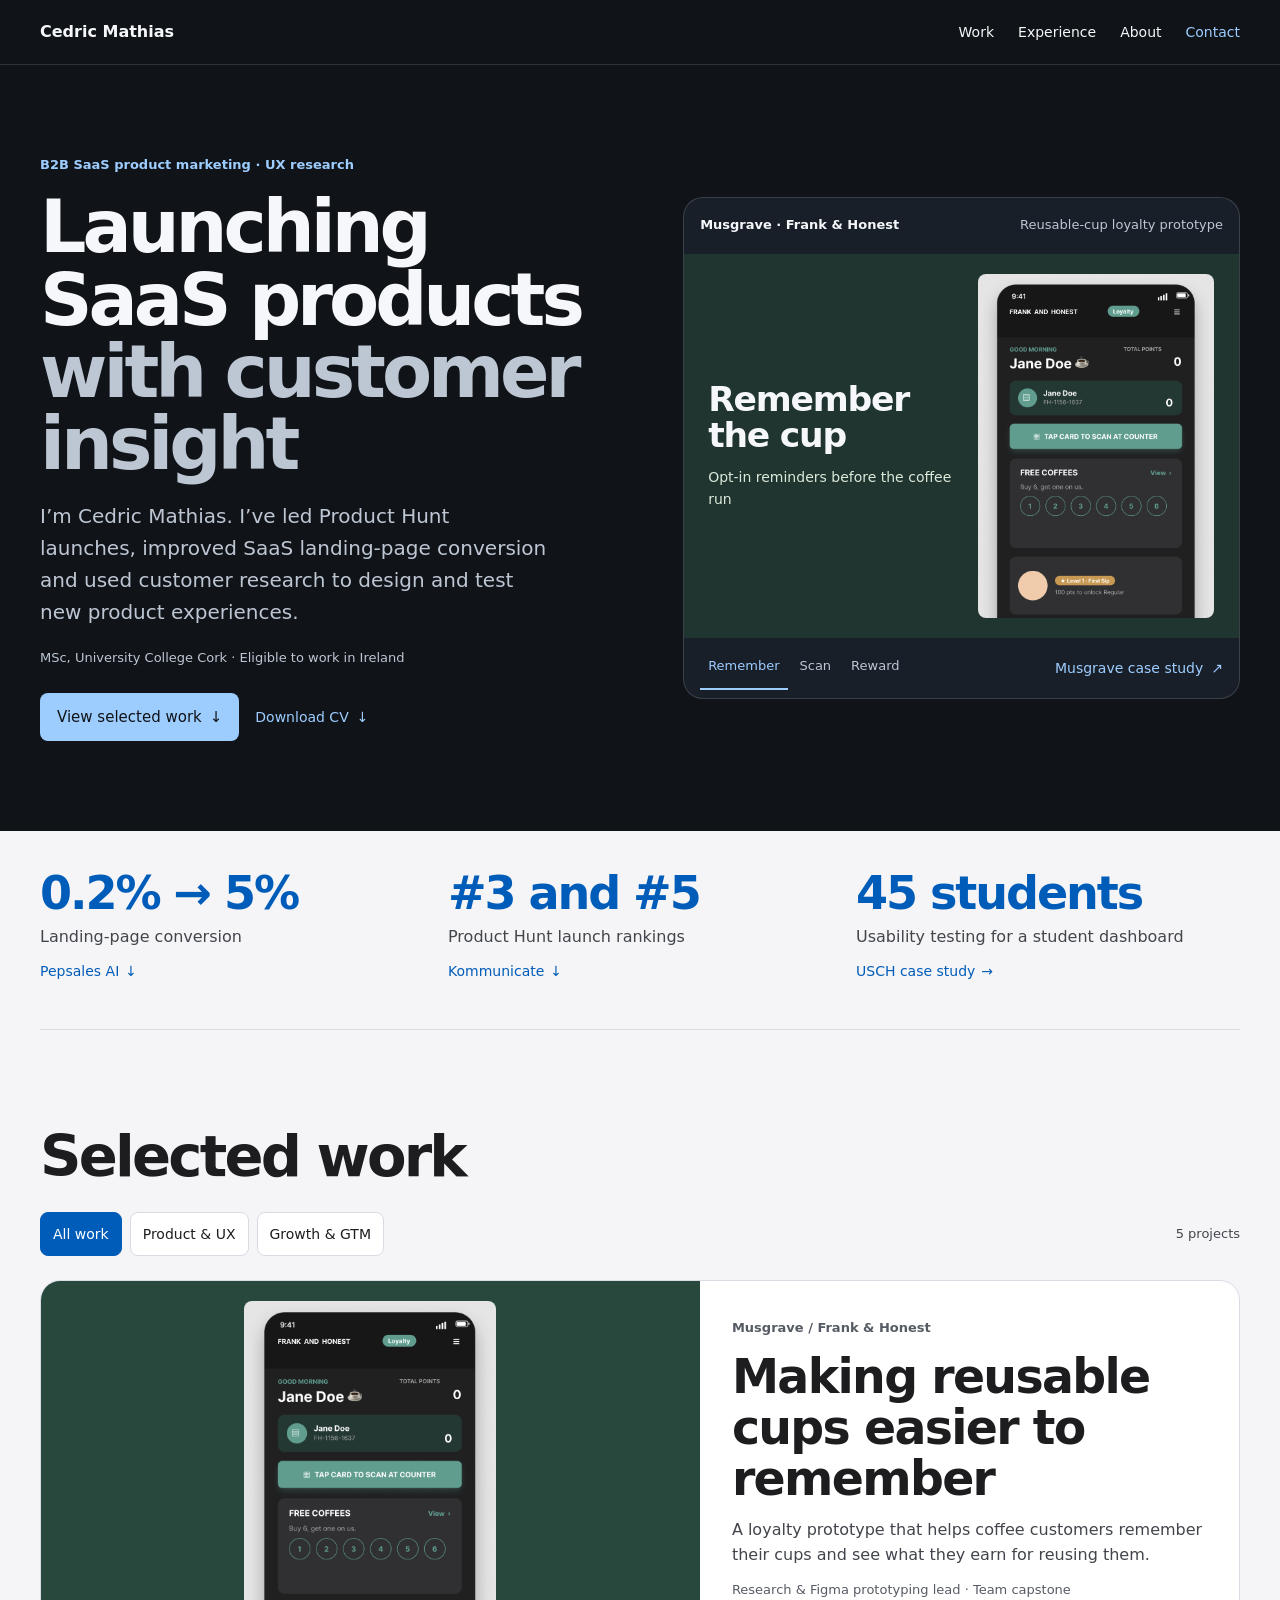
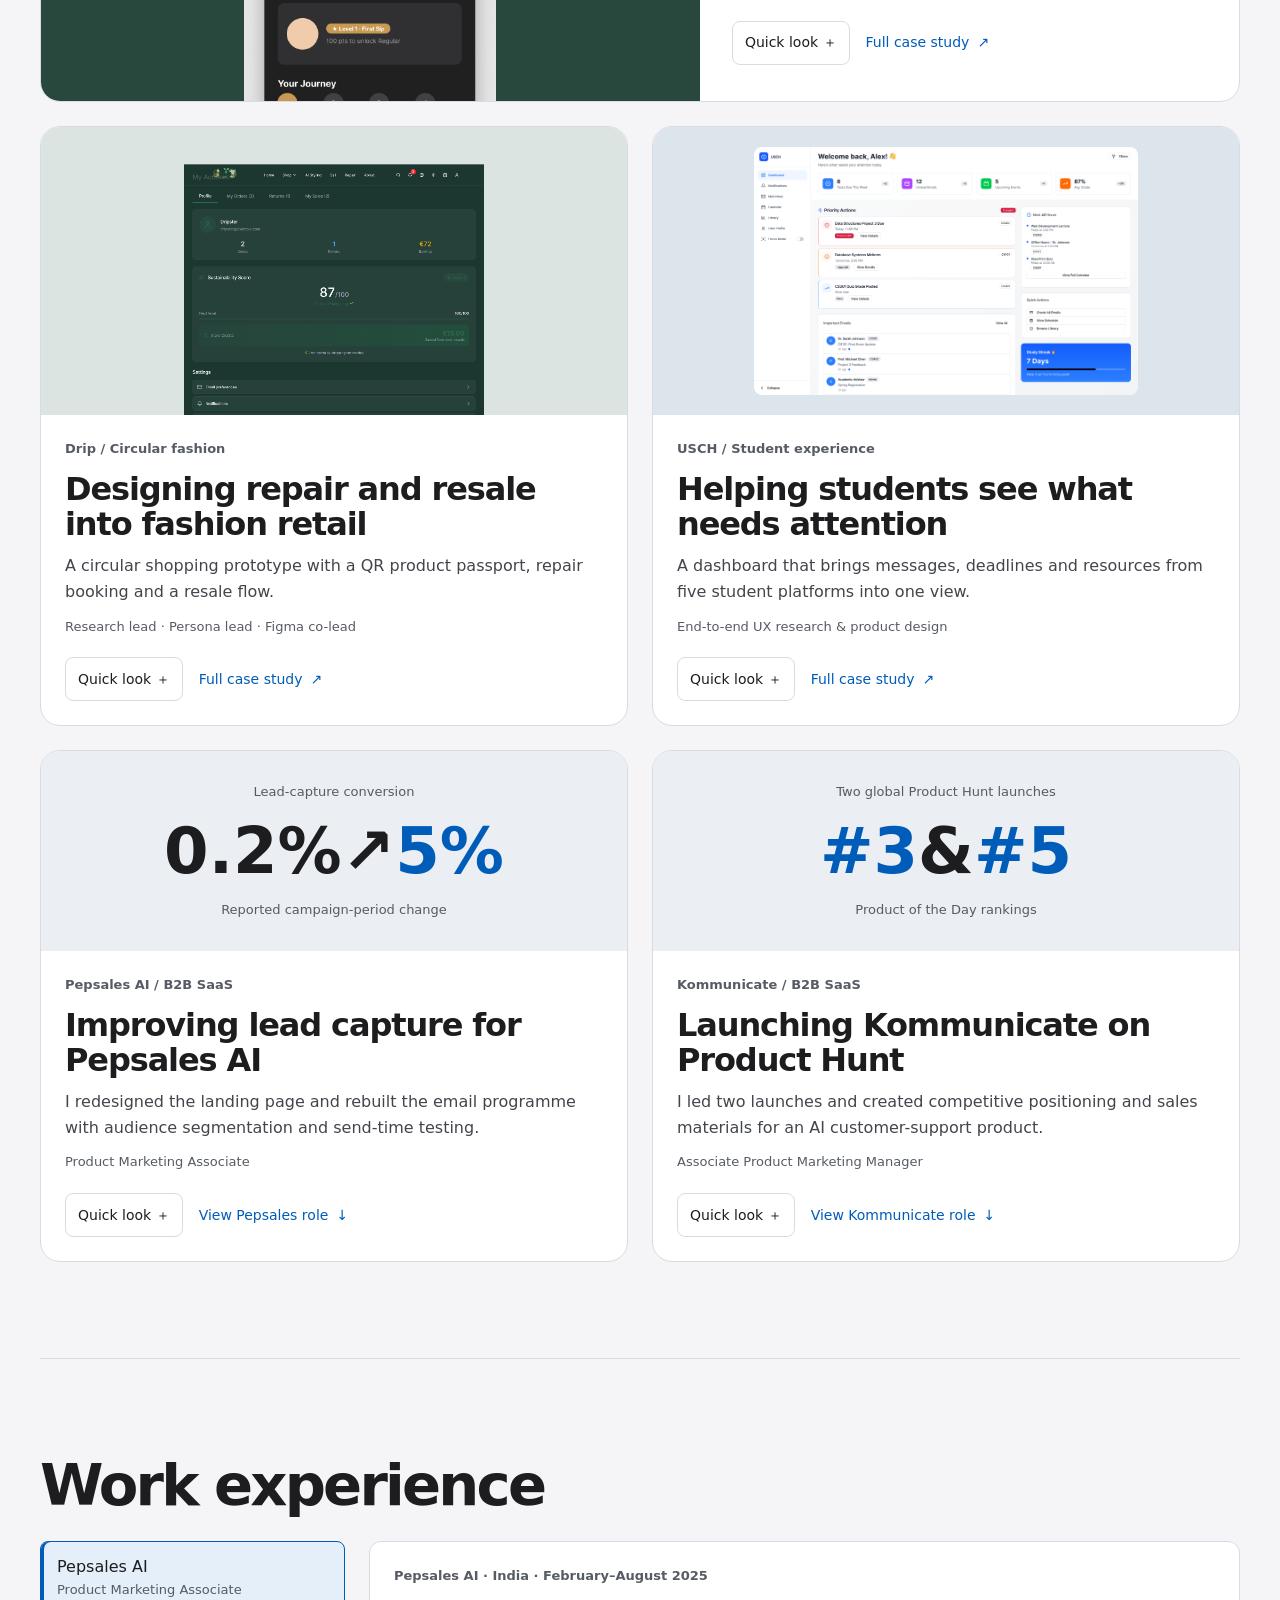
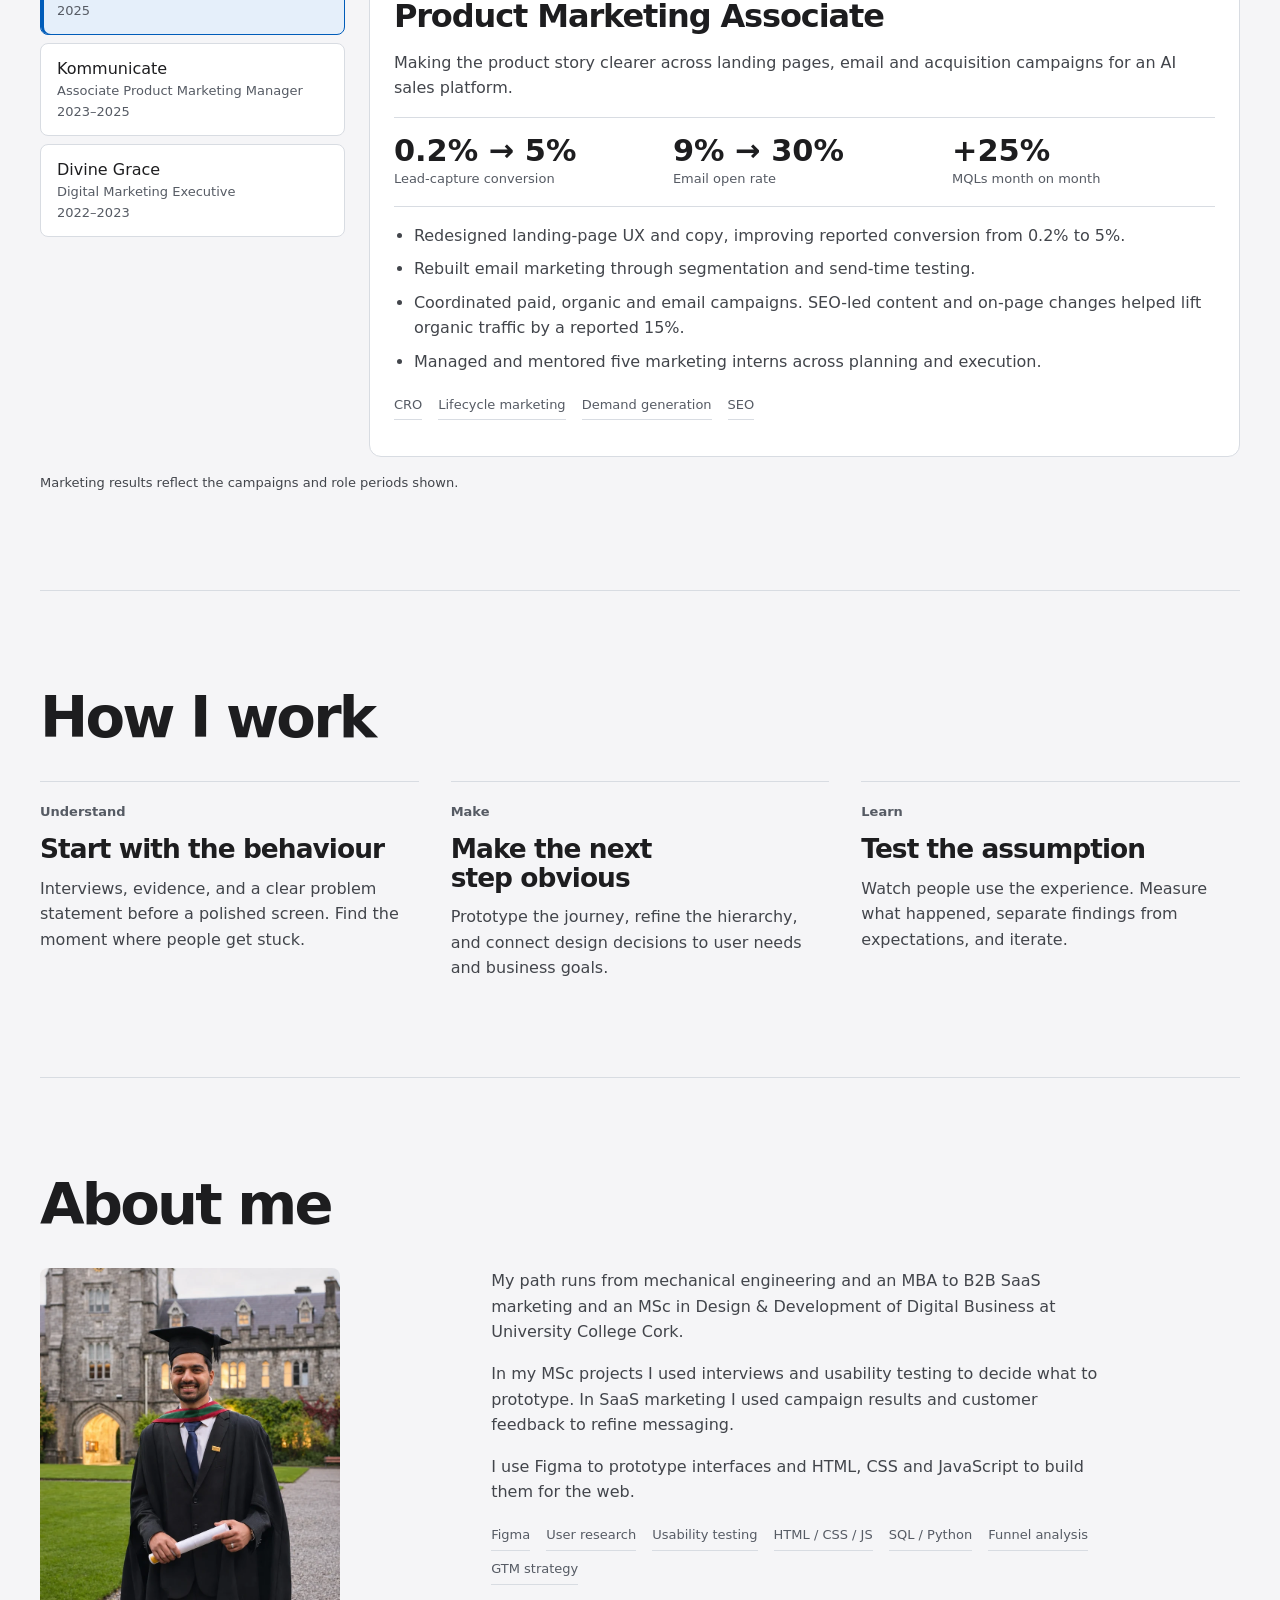
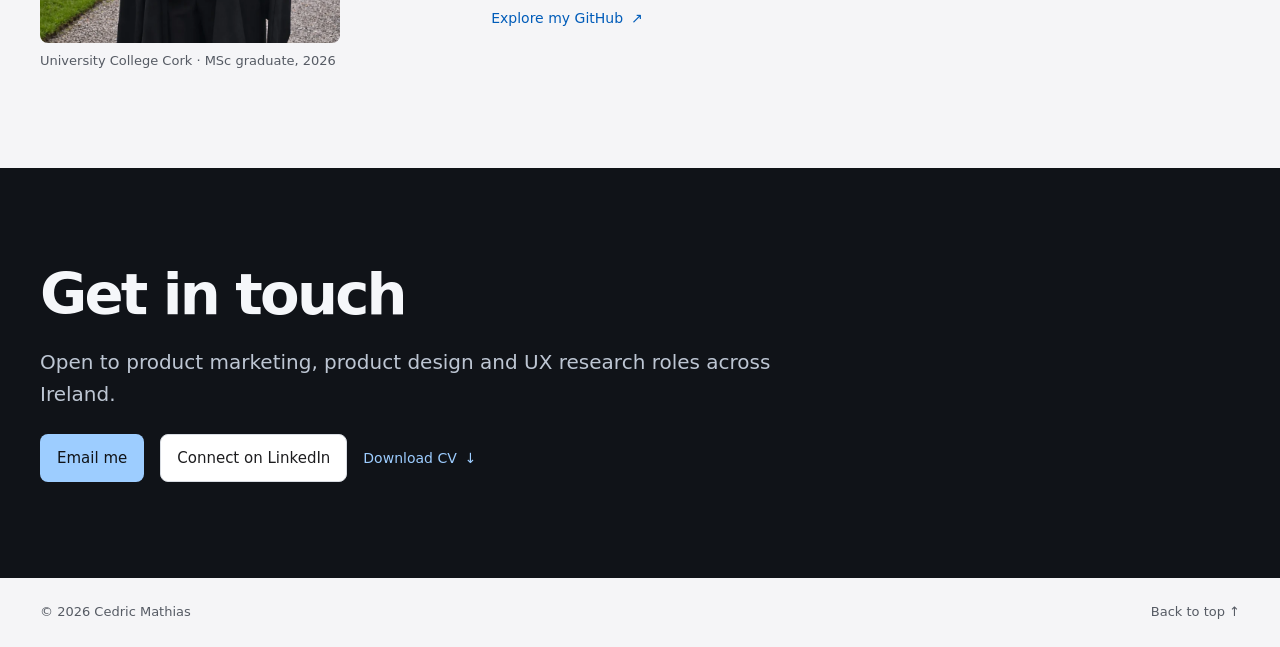
==== commit 73eec7c0: "Redesign portfolio with Apple-inspired type and recruiter-focused evidence" ====
--- a/index.html
+++ b/index.html
@@ -3,21 +3,21 @@
 <head>
   <meta charset="utf-8">
   <meta name="viewport" content="width=device-width,initial-scale=1">
-  <meta name="theme-color" content="#f7f7f1">
-  <title>Cedric Mathias | Product Design &amp; Product Marketing</title>
-  <meta name="description" content="Selected product design, UX research and B2B SaaS marketing work by Cedric Mathias.">
+  <meta name="theme-color" content="#101318">
+  <title>Cedric Mathias | B2B SaaS Product Marketing &amp; UX</title>
+  <meta name="description" content="Cedric Mathias is a B2B SaaS product marketer and University College Cork MSc graduate. Explore his work in product launches, conversion optimisation and UX research.">
   <link rel="canonical" href="https://cedricmathias1.github.io/">
-  <meta property="og:title" content="Cedric Mathias | Product design &amp; product marketing">
-  <meta property="og:description" content="Selected work in product design, user research and B2B SaaS growth.">
+  <meta property="og:title" content="Cedric Mathias | B2B SaaS product marketing &amp; UX">
+  <meta property="og:description" content="Explore Cedric Mathias’s work in SaaS launches, conversion optimisation and UX research.">
   <meta property="og:type" content="website">
   <meta property="og:url" content="https://cedricmathias1.github.io/">
   <meta property="og:image" content="https://cedricmathias1.github.io/images/USCH_Dashboard.png">
   <meta name="twitter:card" content="summary_large_image">
   <link rel="icon" href="data:image/svg+xml,%3Csvg xmlns='http://www.w3.org/2000/svg' viewBox='0 0 64 64'%3E%3Crect width='64' height='64' rx='16' fill='%2308090b'/%3E%3Ctext x='32' y='43' text-anchor='middle' font-family='Arial' font-size='32' fill='white'%3EC%3C/text%3E%3C/svg%3E">
-  <link rel="stylesheet" href="styles.css?v=portfolio-polish">
-  <link rel="stylesheet" href="explore.css?v=portfolio-polish">
-  <script src="project-data.js?v=portfolio-polish" defer></script>
-  <script src="explore.js?v=portfolio-polish" defer></script>
+  <link rel="stylesheet" href="styles.css?v=design-refresh">
+  <link rel="stylesheet" href="explore.css?v=design-refresh">
+  <script src="project-data.js?v=design-refresh" defer></script>
+  <script src="explore.js?v=design-refresh" defer></script>
 </head>
 <body>
 <a class="skip" href="#main">Skip to content</a>
@@ -29,20 +29,20 @@
   <section class="hero" aria-labelledby="hero-title">
     <div class="wrap hero-grid">
       <div class="hero-copy">
-        <p class="eyebrow">Product design and marketing</p>
-        <h1 id="hero-title">Making products easier to use and understand</h1>
-        <p class="lede">I’m Cedric, a University College Cork MSc graduate. I’ve designed a reusable-cup rewards prototype, tested a student dashboard, and launched B2B SaaS products.</p>
-        <p class="availability">Open to roles across Ireland</p>
-        <div class="actions"><a class="button" href="#work">Explore my work</a><a class="text-link" href="Cedric-Mathias-CV.pdf" download>Download CV <span aria-hidden="true">↓</span></a></div>
+        <p class="eyebrow hero-specialty">B2B SaaS product marketing · UX research</p>
+        <h1 id="hero-title">Launching SaaS products <span>with customer insight</span></h1>
+        <p class="lede">I’m Cedric Mathias. I’ve led Product Hunt launches, improved SaaS landing-page conversion and used customer research to design and test new product experiences.</p>
+        <p class="availability">MSc, University College Cork · Eligible to work in Ireland</p>
+        <div class="actions"><a class="button" href="#work">View selected work <span aria-hidden="true">↓</span></a><a class="text-link" href="Cedric-Mathias-CV.pdf" download>Download CV <span aria-hidden="true">↓</span></a></div>
       </div>
       <div class="hero-feature" aria-label="Featured project prototype">
         <div class="prototype-bar">
-          <span>Frank &amp; Honest</span>
-          <span>Musgrave team capstone</span>
+          <span>Musgrave · Frank &amp; Honest</span>
+          <span>Reusable-cup loyalty prototype</span>
         </div>
         <div class="prototype-stages">
           <figure class="prototype-stage" id="prototype-remember">
-            <figcaption><strong>Remember the cup</strong><span>Opt-in reminders fit the coffee routine</span></figcaption>
+            <figcaption><strong>Remember the cup</strong><span>Opt-in reminders before the coffee run</span></figcaption>
             <a class="prototype-image" href="images/musgrave-home.png"><img src="images/musgrave-home.png" alt="Frank &amp; Honest dashboard with cup activity and reminders" width="365" height="1200" fetchpriority="high"></a>
           </figure>
           <figure class="prototype-stage" id="prototype-scan" hidden>
@@ -66,9 +66,9 @@
     </div>
   </section>
   <section class="wrap proof" aria-label="Selected project evidence">
-    <div><strong>0.2% → 5%</strong><p>Reported landing-page conversion</p><small>Pepsales AI · Campaign period</small></div>
-    <div><strong>45</strong><p>Students in moderated testing</p><small>USCH · Two testing rounds</small></div>
-    <div><strong>3</strong><p>Connected app prototypes</p><small>Musgrave · Team capstone</small></div>
+    <div><strong>0.2% → 5%</strong><p>Landing-page conversion</p><a href="#job-pepsales">Pepsales AI <span aria-hidden="true">↓</span></a></div>
+    <div><strong>#3 and #5</strong><p>Product Hunt launch rankings</p><a href="#job-kommunicate">Kommunicate <span aria-hidden="true">↓</span></a></div>
+    <div><strong>45 students</strong><p>Usability testing for a student dashboard</p><a href="usch.html">USCH case study <span aria-hidden="true">→</span></a></div>
   </section>
   <section class="section wrap work-explorer" id="work" aria-labelledby="work-title">
     <div class="explorer-heading"><h2 id="work-title">Selected work</h2></div>
@@ -87,10 +87,10 @@
       <button id="tab-kommunicate" type="button" role="tab" aria-selected="false" aria-controls="job-kommunicate" tabindex="-1"><span>Kommunicate</span><small>Associate Product Marketing Manager</small><span class="company-period">2023–2025</span></button>
       <button id="tab-divine" type="button" role="tab" aria-selected="false" aria-controls="job-divine" tabindex="-1"><span>Divine Grace</span><small>Digital Marketing Executive</small><span class="company-period">2022–2023</span></button>
     </div><div class="job-panels">
-      <article class="job-panel" id="job-pepsales"><p class="eyebrow">Pepsales AI · India · March–June 2025</p><h3>Product Marketing Associate</h3><p class="job-intro">Making the product story clearer across landing pages, email and acquisition campaigns for an AI sales platform.</p><div class="job-metrics"><div><strong>0.2% → 5%</strong><span>Lead-capture conversion</span></div><div><strong>9% → 30%</strong><span>Email open rate</span></div><div><strong>+25%</strong><span>MQLs month on month</span></div></div><ul><li>Redesigned landing-page UX and copy, improving reported conversion from 0.2% to 5%.</li><li>Rebuilt email marketing through segmentation and send-time testing.</li><li>Coordinated paid, organic and email campaigns. SEO-led content and on-page changes helped lift organic traffic by a reported 15%.</li><li>Managed and mentored five marketing interns across planning and execution.</li></ul><div class="skill-pills"><span>CRO</span><span>Lifecycle marketing</span><span>Demand generation</span><span>SEO</span></div></article>
+      <article class="job-panel" id="job-pepsales"><p class="eyebrow">Pepsales AI · India · February–August 2025</p><h3>Product Marketing Associate</h3><p class="job-intro">Making the product story clearer across landing pages, email and acquisition campaigns for an AI sales platform.</p><div class="job-metrics"><div><strong>0.2% → 5%</strong><span>Lead-capture conversion</span></div><div><strong>9% → 30%</strong><span>Email open rate</span></div><div><strong>+25%</strong><span>MQLs month on month</span></div></div><ul><li>Redesigned landing-page UX and copy, improving reported conversion from 0.2% to 5%.</li><li>Rebuilt email marketing through segmentation and send-time testing.</li><li>Coordinated paid, organic and email campaigns. SEO-led content and on-page changes helped lift organic traffic by a reported 15%.</li><li>Managed and mentored five marketing interns across planning and execution.</li></ul><div class="skill-pills"><span>CRO</span><span>Lifecycle marketing</span><span>Demand generation</span><span>SEO</span></div></article>
       <article class="job-panel" id="job-kommunicate"><p class="eyebrow">Kommunicate · India · August 2023–February 2025</p><h3>Associate Product Marketing Manager</h3><p class="job-intro">Connecting an AI customer-support product with the buyers, communities and sales conversations that drive adoption.</p><div class="job-metrics"><div><strong>#3 / #5</strong><span>Global Product Hunt rankings</span></div><div><strong>+20%</strong><span>New user acquisition</span></div><div><strong>+10%</strong><span>Sales close rates</span></div></div><ul><li>Led two Product Hunt launches and worked on GTM strategy for EU and global markets.</li><li>Built collateral, battlecards and competitive positioning to support Sales.</li><li>Delivered integrated campaigns associated with a reported 15% improvement in lead conversion.</li><li>Used NPS feedback to refine messaging and retention programmes, with a reported 25% improvement in customer satisfaction scores.</li></ul><div class="skill-pills"><span>Product launches</span><span>Positioning</span><span>Sales enablement</span><span>Customer insights</span></div></article>
       <article class="job-panel" id="job-divine"><p class="eyebrow">Divine Grace Institution of Health Sciences · India · November 2022–July 2023</p><h3>Digital Marketing Executive</h3><p class="job-intro">Helping an education institution reach prospective students through useful content, search visibility and enrolment campaigns.</p><ul><li>Managed social media and digital marketing channels.</li><li>Planned and executed enrolment campaigns focused on enquiry generation and cost per lead.</li><li>Optimised website content and technical SEO to improve organic search visibility.</li><li>Restructured paid-media activity with a focus on return on ad spend.</li></ul><div class="skill-pills"><span>Social media</span><span>Content marketing</span><span>Paid campaigns</span><span>Website optimisation</span></div></article>
-    </div></div><p class="experience-note">Metrics are reported in my CV and describe the relevant campaign or role period.</p>
+    </div></div><p class="experience-note">Marketing results reflect the campaigns and role periods shown.</p>
   </section>
   <section class="section wrap" aria-labelledby="approach-title"><h2 id="approach-title">How I work</h2><div class="approach">
     <article><p class="eyebrow">Understand</p><h3>Start with the behaviour</h3><p>Interviews, evidence, and a clear problem statement before a polished screen. Find the moment where people get stuck.</p></article>
@@ -98,7 +98,7 @@
     <article><p class="eyebrow">Learn</p><h3>Test the assumption</h3><p>Watch people use the experience. Measure what happened, separate findings from expectations, and iterate.</p></article>
   </div></section>
   <section class="section wrap about" id="about" aria-labelledby="about-title"><h2 id="about-title">About me</h2><figure class="about-portrait"><img src="images/cedric-portrait.webp" alt="Cedric Mathias at his University College Cork graduation" width="800" height="1200" loading="lazy" decoding="async"><figcaption>University College Cork · MSc graduate, 2026</figcaption></figure><div><p>My path runs from mechanical engineering and an MBA to B2B SaaS marketing and an MSc in Design & Development of Digital Business at University College Cork.</p><p>In my MSc projects I used interviews and usability testing to decide what to prototype. In SaaS marketing I used campaign results and customer feedback to refine messaging.</p><p>I use Figma to prototype interfaces and HTML, CSS and JavaScript to build them for the web.</p><div class="stack" aria-label="Tools and methods"><span>Figma</span><span>User research</span><span>Usability testing</span><span>HTML / CSS / JS</span><span>SQL / Python</span><span>Funnel analysis</span><span>GTM strategy</span></div><a class="text-link" href="https://github.com/Cedricmathias1">Explore my GitHub <span aria-hidden="true">↗︎</span></a></div></section>
-  <section class="section contact" id="contact" aria-labelledby="contact-title"><div class="wrap"><h2 id="contact-title">Get in touch</h2><p class="lede">Open to product design, UX research, and product marketing opportunities across Ireland.</p><div class="actions"><a class="button" href="mailto:mathiascedric3@gmail.com">Email me</a><a class="button secondary" href="https://www.linkedin.com/in/cedric-mathias/">Connect on LinkedIn</a></div></div></section>
+  <section class="section contact" id="contact" aria-labelledby="contact-title"><div class="wrap"><h2 id="contact-title">Get in touch</h2><p class="lede">Open to product marketing, product design and UX research roles across Ireland.</p><div class="actions"><a class="button" href="mailto:mathiascedric3@gmail.com">Email me</a><a class="button secondary" href="https://www.linkedin.com/in/cedric-mathias/">Connect on LinkedIn</a><a class="text-link" href="Cedric-Mathias-CV.pdf" download>Download CV <span aria-hidden="true">↓</span></a></div></div></section>
 </main>
 <footer class="wrap footer"><span>© 2026 Cedric Mathias</span><a href="#main">Back to top ↑</a></footer>
 <dialog id="project-dialog" aria-labelledby="dialog-title"><div class="dialog-toolbar"><span id="dialog-position" class="eyebrow"></span><button type="button" class="icon-button" id="close-project" aria-label="Close project">✕</button></div><div class="dialog-content"><div class="dialog-gallery"><figure id="screen-figure"><img id="project-screen" alt=""><figcaption id="screen-caption"></figcaption></figure><div id="metric-art" class="metric-art"></div><div class="gallery-controls" id="gallery-controls"><button type="button" class="icon-button" id="previous-screen" aria-label="Previous project screen">←</button><span id="screen-position" aria-live="polite"></span><button type="button" class="icon-button" id="next-screen" aria-label="Next project screen">→</button></div></div><div class="dialog-story"><p class="eyebrow" id="dialog-client"></p><h2 id="dialog-title"></h2><p class="dialog-role" id="dialog-role"></p><div class="story-chapters"><section><h3>The challenge</h3><p id="dialog-challenge"></p></section><section><h3>My contribution</h3><ul id="dialog-contributions"></ul></section><section><h3>Evidence & outcomes</h3><div class="dialog-metrics" id="dialog-metrics"></div><p class="fine-print" id="dialog-note"></p></section></div><a class="button" id="dialog-link">Read full case study ↗︎</a></div></div><div class="dialog-footer"><span id="dialog-status"></span><button type="button" class="text-link" id="next-project">Next project →</button></div></dialog>
--- a/styles.css
+++ b/styles.css
@@ -1,52 +1,59 @@
 /* Design pass informed by Unslop by Damir Sokolovsky (@heydamir, https://heydamir.design/unslop), CC BY 4.0. */
 :root {
   color-scheme: light;
-  --paper: #f7f7f1;
-  --surface: #fffefa;
-  --board: #e9ece3;
-  --ink: #202820;
-  --secondary: #495349;
-  --muted: #525d53;
-  --line: #d6ddd2;
-  --accent: #245c48;
+  --paper: #f5f5f7;
+  --surface: #fff;
+  --board: #ebeef2;
+  --ink: #1d1d1f;
+  --secondary: #42454b;
+  --muted: #565b64;
+  --line: #d8dce2;
+  --accent: #005cb9;
+  --accent-hover: #00458e;
+  --night: #101318;
+  --night-ink: #f5f7fa;
+  --night-muted: #bdc6d3;
+  --night-accent: #9dcdff;
   --ease: cubic-bezier(.22, 1, .36, 1);
-  --sans: system-ui, sans-serif;
-  --serif: Georgia, "Times New Roman", serif;
+  --sans: -apple-system, BlinkMacSystemFont, "Segoe UI", system-ui, sans-serif;
   --radius: 8px;
-  --panel-radius: 12px;
+  --panel-radius: 20px;
 }
 * { box-sizing: border-box; }
 html { scroll-padding-top: 24px; }
-body { margin: 0; background: var(--paper); color: var(--ink); font: 400 16px/1.65 var(--sans); }
+body { margin: 0; background: var(--paper); color: var(--ink); font: 400 16px/1.6 var(--sans); }
 [hidden] { display: none !important; }
 a { color: inherit; text-decoration: none; }
 button { font: inherit; }
 img { display: block; max-width: 100%; height: auto; }
 h1, h2, h3, p, figure { margin: 0; }
-h1, h2, h3 { font: 400 2rem/1.08 var(--serif); text-wrap: balance; }
-h1 { font-size: clamp(2.75rem, 6.15vw, 5.5rem); letter-spacing: -.045em; }
-h2 { font-size: clamp(2.25rem, 4.5vw, 4rem); letter-spacing: -.035em; }
+h1, h2, h3 { font: 600 2rem/1.08 var(--sans); letter-spacing: -.035em; text-wrap: balance; }
+h1 { font-size: clamp(2.5rem, 5.8vw, 5.25rem); letter-spacing: -.055em; }
+h2 { font-size: clamp(2.25rem, 4.5vw, 4rem); letter-spacing: -.048em; }
 p { color: var(--secondary); }
 :focus-visible { outline: 2px solid var(--accent); outline-offset: 4px; }
 ::selection { background: var(--accent); color: white; }
 .wrap, .nav { width: min(1200px, calc(100% - 64px)); margin-inline: auto; }
-.section { padding-block: 80px; }
+.section { padding-block: 96px; }
 .section + .section:not(.contact) { border-top: 1px solid var(--line); }
 .eyebrow, .availability, .caption, .fine-print { font-size: .8125rem; color: var(--muted); }
-.eyebrow { margin-bottom: 12px; }
+.eyebrow { margin-bottom: 12px; font-weight: 600; }
 .lede { margin-top: 20px; max-width: 60ch; font-size: clamp(1.05rem, 1.6vw, 1.25rem); }
-.skip { position: fixed; z-index: 3; top: 8px; left: 8px; padding: 12px; background: var(--surface); transform: translateY(-150%); }
+.skip { position: fixed; z-index: 3; top: 8px; left: 8px; padding: 12px; background: var(--surface); color: var(--ink); transform: translateY(-150%); }
 .skip:focus { transform: none; }
 .nav-shell { background: var(--paper); border-bottom: 1px solid var(--line); }
 .nav, .nav-links { display: flex; align-items: center; justify-content: space-between; gap: 24px; }
 .nav { min-height: 64px; }
+.nav-shell:has(+ main .hero) { background: var(--night); color: var(--night-ink); border-color: #ffffff20; }
+.nav-shell:has(+ main .hero) .contact-link { color: var(--night-accent); }
+.nav-shell:has(+ main .hero) :focus-visible { outline-color: var(--night-accent); }
 .brand { font-weight: 600; }
 .nav-links a, .text-link { display: inline-flex; align-items: center; gap: 8px; min-height: 44px; font-size: .875rem; }
 .nav-links a:hover, .text-link:hover, .footer a:hover { text-decoration: underline; text-underline-offset: 4px; }
 .text-link, .contact-link { color: var(--accent); }
 .actions { display: flex; align-items: center; flex-wrap: wrap; gap: 16px; margin-top: 24px; }
-.button { display: inline-flex; justify-content: center; align-items: center; gap: 8px; min-height: 48px; padding: 8px 16px; border: 1px solid transparent; border-radius: var(--radius); background: var(--accent); color: white; font-size: .875rem; }
-.button:hover { background: #194533; }
+.button { display: inline-flex; justify-content: center; align-items: center; gap: 8px; min-height: 48px; padding: 8px 16px; border: 1px solid transparent; border-radius: var(--radius); background: var(--accent); color: white; font-size: .9375rem; font-weight: 500; }
+.button:hover { background: var(--accent-hover); }
 .button.secondary { color: var(--ink); background: var(--surface); border-color: var(--line); }
 .button.secondary:hover { background: var(--board); }
 .approach { display: grid; grid-template-columns: repeat(3, minmax(0, 1fr)); gap: 32px; margin-top: 32px; }
@@ -58,15 +65,16 @@
 .about p + p { margin-top: 16px; }
 .stack, .skill-pills { display: flex; flex-wrap: wrap; gap: 8px 16px; margin-block: 20px 12px; font-size: .8125rem; color: var(--muted); }
 .stack span, .skill-pills span { border-bottom: 1px solid var(--line); padding-bottom: 4px; }
-.contact { background: #1f352b; color: #fffefa; }
-.contact .lede { color: #e1ebe2; }
-.contact .button:not(.secondary) { background: #dce9da; color: #1f352b; }
-.contact .button:not(.secondary):hover { background: #c7dcc6; }
+.contact { background: var(--night); color: var(--night-ink); }
+.contact .lede { color: var(--night-muted); }
+.contact .text-link { color: var(--night-accent); }
+.contact .button:not(.secondary) { background: var(--night-accent); color: var(--night); }
+.contact .button:not(.secondary):hover { background: #c1dfff; }
 .contact :focus-visible { outline-color: white; }
 .footer { display: flex; justify-content: space-between; flex-wrap: wrap; gap: 16px; padding-block: 24px; color: var(--muted); font-size: .8125rem; }
 @media (max-width: 720px) {
   .wrap, .nav { width: calc(100% - 40px); }
-  .section { padding-block: 48px; }
+  .section { padding-block: 56px; }
   .about, .approach { grid-template-columns: 1fr; gap: 24px; }
 }
 @media (max-width: 520px) {
--- a/explore.css
+++ b/explore.css
@@ -1,24 +1,57 @@
-.hero { padding-block: 64px 40px; }
-.hero-grid { display: grid; grid-template-columns: minmax(0, .95fr) minmax(0, 1.05fr); align-items: center; gap: 48px; }
-.hero h1 { max-width: 14ch; font-size: clamp(2.5rem, 5.25vw, 5rem); }
-.hero .lede { max-width: 42ch; }
-.hero .availability { margin-top: 16px; }
-.hero-feature { min-width: 0; overflow: hidden; border: 1px solid var(--line); border-radius: var(--panel-radius); background: var(--surface); }
-.prototype-bar, .prototype-footer { display: flex; align-items: center; justify-content: space-between; flex-wrap: wrap; gap: 4px 16px; padding: 8px 16px; font-size: .8125rem; }
-.prototype-bar { min-height: 48px; }
+.hero {
+  padding-block: clamp(48px, 7vw, 100px);
+  background: var(--night);
+  color: var(--night-ink);
+}
+.hero-grid {
+  display: grid;
+  grid-template-columns: minmax(0, 1.04fr) minmax(0, 1fr);
+  align-items: center;
+  gap: clamp(28px, 5vw, 72px);
+}
+.hero h1 {
+  font-size: clamp(2.65rem, 5.7vw, 5.25rem);
+  line-height: .99;
+  text-wrap: initial;
+}
+.hero h1 span { display: block; color: var(--night-muted); }
+.hero .lede { max-width: 40ch; color: var(--night-muted); }
+.hero .availability { margin-top: 20px; color: var(--night-muted); }
+.hero .hero-specialty { margin-bottom: 16px; color: var(--night-accent); }
+.hero .text-link { color: var(--night-accent); }
+.hero :focus-visible { outline-color: var(--night-accent); }
+.hero .button { background: var(--night-accent); color: var(--night); }
+.hero .button:hover { background: #c1dfff; }
+.hero-feature {
+  min-width: 0;
+  overflow: hidden;
+  border: 1px solid #ffffff25;
+  border-radius: var(--panel-radius);
+  background: #191f28;
+}
+.prototype-bar, .prototype-footer {
+  display: flex;
+  align-items: center;
+  justify-content: space-between;
+  flex-wrap: wrap;
+  gap: 4px 16px;
+  padding: 8px 16px;
+  font-size: .8125rem;
+}
+.prototype-bar { min-height: 56px; }
 .prototype-bar > span:first-child { font-weight: 600; }
-.prototype-bar > span:last-child { color: var(--muted); }
-.prototype-stages { background: #203d34; color: #fffefa; }
+.prototype-bar > span:last-child { color: var(--night-muted); }
+.prototype-stages { background: #203530; color: var(--night-ink); }
 .prototype-stage {
   display: grid;
   grid-template-columns: minmax(0, 1fr) minmax(0, 1fr);
   grid-template-rows: minmax(0, 1fr);
   align-items: center;
   gap: 20px;
-  height: clamp(288px, 33vw, 432px);
+  height: clamp(252px, 30vw, 392px);
   padding: 20px 20px 20px 24px;
 }
-.prototype-stage strong { display: block; font: 400 clamp(1.5rem, 3.2vw, 3.25rem)/1.05 var(--serif); text-wrap: balance; }
+.prototype-stage strong { display: block; font: 600 clamp(1.4rem, 2.7vw, 2.65rem)/1.05 var(--sans); letter-spacing: -.035em; text-wrap: balance; }
 .prototype-stage figcaption span { display: block; color: #dce9da; font-size: .875rem; margin-top: 12px; }
 .prototype-image { display: block; justify-self: center; width: 100%; max-width: 236px; height: 100%; min-height: 0; }
 .prototype-image:focus-visible { outline-color: white; }
@@ -30,13 +63,16 @@
 }
 #prototype-reward .prototype-image img { object-position: center 8%; }
 .prototype-tabs { display: flex; flex-wrap: wrap; gap: 4px; }
-.prototype-tabs button { border: 0; border-radius: 0; border-bottom: 2px solid transparent; min-height: 44px; padding-inline: 8px; background: transparent; color: var(--secondary); cursor: pointer; }
-.prototype-tabs button:hover { color: var(--accent); }
-.prototype-tabs button[aria-selected=true] { color: var(--accent); border-bottom-color: currentColor; }
+.prototype-tabs button { border: 0; border-radius: 0; border-bottom: 2px solid transparent; min-height: 44px; padding-inline: 8px; background: transparent; color: var(--night-muted); cursor: pointer; }
+.prototype-tabs button:hover { color: var(--night-accent); }
+.prototype-tabs button[aria-selected=true] { color: var(--night-accent); border-bottom-color: currentColor; }
 .prototype-footer > a { margin-left: auto; }
-.proof { display: grid; grid-template-columns: repeat(3, minmax(0, 1fr)); gap: 24px; padding-block: 20px; border-block: 1px solid var(--line); }
-.proof strong, .job-metrics strong, .dialog-metrics strong, .metric-art strong, .art-conversion, .launch-ranks { display: block; color: var(--ink); font: 400 clamp(1.5rem, 3.5vw, 2.75rem)/1.15 var(--serif); font-variant-numeric: tabular-nums; }
-.proof small { color: var(--muted); }
+.proof { display: grid; grid-template-columns: repeat(3, minmax(0, 1fr)); gap: 24px; padding-block: 36px; border-bottom: 1px solid var(--line); }
+.proof strong, .job-metrics strong, .dialog-metrics strong, .metric-art strong, .art-conversion, .launch-ranks { display: block; color: var(--ink); font: 600 clamp(1.5rem, 3.5vw, 2.75rem)/1.15 var(--sans); font-variant-numeric: tabular-nums; }
+.proof strong { color: var(--accent); letter-spacing: -.045em; font-size: clamp(1.65rem, 3.6vw, 3rem); }
+.proof p { margin-top: 4px; }
+.proof a { display: inline-flex; align-items: center; gap: 6px; min-height: 44px; color: var(--accent); font-size: .875rem; }
+.proof a:hover { text-decoration: underline; text-underline-offset: 4px; }
 .explorer-heading { margin-bottom: 24px; }
 .filter-row { display: flex; align-items: center; justify-content: space-between; gap: 12px; margin-bottom: 24px; }
 .filter-buttons, .card-actions { display: flex; flex-wrap: wrap; gap: 8px; }
@@ -47,12 +83,13 @@
 .work-grid { display: grid; grid-template-columns: repeat(2, minmax(0, 1fr)); gap: 24px; }
 .work-card { display: flex; flex-direction: column; min-width: 0; background: var(--surface); border: 1px solid var(--line); border-radius: var(--panel-radius); }
 .work-card.card-featured { grid-column: 1 / -1; display: grid; grid-template-columns: 1.1fr .9fr; }
-.card-art { display: grid; justify-items: center; align-items: start; overflow: hidden; height: 288px; padding: 20px; background: var(--board); border-radius: 11px 11px 0 0; }
-.card-featured .card-art { height: 384px; border-radius: 11px 0 0 11px; }
+.card-art { display: grid; justify-items: center; align-items: start; overflow: hidden; height: 288px; padding: 20px; background: var(--board); border-radius: calc(var(--panel-radius) - 1px) calc(var(--panel-radius) - 1px) 0 0; }
+.card-featured .card-art { min-height: 352px; height: auto; max-height: 420px; border-radius: calc(var(--panel-radius) - 1px) 0 0 calc(var(--panel-radius) - 1px); }
 .card-art img { width: min(220px, 100%); border-radius: var(--radius); }
 .art-musgrave { background: #28473d; }
 .art-musgrave img { width: min(252px, 100%); }
-.art-drip { background: #e7e2e9; }
+.art-drip { background: #dce4e1; }
+.art-drip img { width: min(300px, 100%); }
 .art-usch { background: #dce5eb; align-items: center; }
 .art-usch img { width: auto; max-height: 248px; object-fit: contain; }
 .art-pepsales, .art-kommunicate { height: 200px; align-content: center; gap: 12px; padding: 24px; text-align: center; }
@@ -64,6 +101,8 @@
 .card-featured .card-copy { justify-content: center; padding: 32px; }
 .card-featured h3 { font-size: clamp(2rem, 3.7vw, 3.5rem); }
 .card-summary, .card-role { margin-top: 12px; }
+.card-summary { max-width: 52ch; }
+.card-copy h3 { text-wrap: pretty; }
 .card-actions { align-items: center; gap: 8px 16px; margin-top: auto; padding-top: 20px; }
 .card-featured .card-actions { margin-top: 0; }
 .sr-only { position: absolute; width: 1px; height: 1px; overflow: hidden; clip-path: inset(50%); white-space: nowrap; }
@@ -72,7 +111,7 @@
 .company-list { display: grid; align-content: start; gap: 8px; }
 .company-list button { min-height: 72px; padding: 12px 16px; text-align: left; color: var(--ink); border: 1px solid var(--line); border-radius: var(--radius); background: var(--surface); cursor: pointer; }
 .company-list button:hover { background: var(--board); }
-.company-list button[aria-selected=true] { border-color: var(--accent); box-shadow: inset 3px 0 var(--accent); background: var(--board); }
+.company-list button[aria-selected=true] { border-color: var(--accent); box-shadow: inset 3px 0 var(--accent); background: #e5effa; }
 .company-list small, .company-period, .job-metrics span, .dialog-metrics span, .metric-art span { display: block; color: var(--muted); font-size: .8125rem; }
 .job-panel { padding: 24px; background: var(--surface); border: 1px solid var(--line); border-radius: 12px; }
 .job-panel + .job-panel:not([role=tabpanel]) { margin-top: 16px; }
@@ -82,8 +121,8 @@
 .job-panel li + li, .story-chapters li + li { margin-top: 8px; }
 .job-metrics, .dialog-metrics { display: grid; grid-template-columns: repeat(3, minmax(0, 1fr)); gap: 16px; padding-block: 16px; margin-top: 16px; border-block: 1px solid var(--line); }
 .job-metrics strong, .dialog-metrics strong { font-size: clamp(1.25rem, 2.6vw, 1.9rem); }
-#project-dialog { width: min(1000px, calc(100% - 32px)); max-height: calc(100dvh - 32px); padding: 0; border: 1px solid var(--line); border-radius: 12px; background: var(--surface); color: var(--ink); overscroll-behavior: contain; }
-#project-dialog::backdrop { background: #231e19ad; }
+#project-dialog { width: min(1000px, calc(100% - 32px)); max-height: calc(100dvh - 32px); padding: 0; border: 1px solid var(--line); border-radius: var(--panel-radius); background: var(--surface); color: var(--ink); overscroll-behavior: contain; }
+#project-dialog::backdrop { background: #141a24b8; }
 .dialog-toolbar, .dialog-footer { display: flex; align-items: center; justify-content: space-between; gap: 16px; padding: 12px 20px; background: var(--surface); }
 .dialog-toolbar { position: sticky; top: 0; z-index: 1; border-bottom: 1px solid var(--line); }
 .dialog-toolbar .eyebrow { margin: 0; }
@@ -92,7 +131,7 @@
 .icon-button { width: 44px; padding: 0; font-size: 1.1rem; }
 .dialog-content { display: grid; grid-template-columns: minmax(0, .9fr) minmax(0, 1.1fr); }
 .dialog-gallery { display: grid; align-content: start; justify-items: center; gap: 16px; padding: 24px; background: var(--board); text-align: center; }
-.dialog-gallery img { max-height: 420px; width: auto; margin-inline: auto; object-fit: contain; border-radius: 8px; }
+.dialog-gallery img { max-height: 420px; max-width: 100%; width: auto; margin-inline: auto; object-fit: contain; border-radius: 8px; }
 .dialog-gallery figcaption, .dialog-role { color: var(--muted); font-size: .8125rem; margin-top: 12px; }
 .gallery-controls { display: flex; align-items: center; gap: 16px; }
 .metric-art { display: grid; gap: 16px; }
@@ -114,18 +153,23 @@
   .hero-grid { gap: 32px; }
 }
 @media (max-width: 700px) {
-  .hero { padding-block: 40px 24px; }
+  .hero { padding-block: 48px 32px; }
+  .hero h1 { font-size: clamp(2.55rem, 8.5vw, 4.25rem); }
+  .hero-grid { gap: 36px; }
   .hero-grid, .work-grid, .work-card.card-featured, .experience-layout:has(.company-list:not([hidden])), .dialog-content { grid-template-columns: 1fr; }
   .prototype-stage { height: clamp(248px, 68vw, 360px); gap: 12px; padding: 16px; }
-  .card-featured .card-art { border-radius: 11px 11px 0 0; height: 304px; }
+  .card-featured .card-art { border-radius: calc(var(--panel-radius) - 1px) calc(var(--panel-radius) - 1px) 0 0; height: 304px; }
   .filter-row { align-items: start; flex-direction: column; }
   .dialog-gallery img { max-height: 260px; }
 }
 @media (max-width: 430px) {
-  .prototype-footer { padding-inline: 12px; }
+  .prototype-footer, .prototype-bar { padding-inline: 12px; }
+  .prototype-footer { column-gap: 8px; }
+  .prototype-tabs button { padding-inline: 6px; }
   .prototype-footer > a { margin-left: 0; padding-inline: 8px; }
   .card-featured .card-copy { padding: 24px; }
   .proof, .job-metrics { grid-template-columns: 1fr; gap: 12px; }
+  .proof { padding-block: 24px; }
   .proof > div + div { border-top: 1px solid var(--line); padding-top: 12px; }
 }
 @media (forced-colors: active) {
